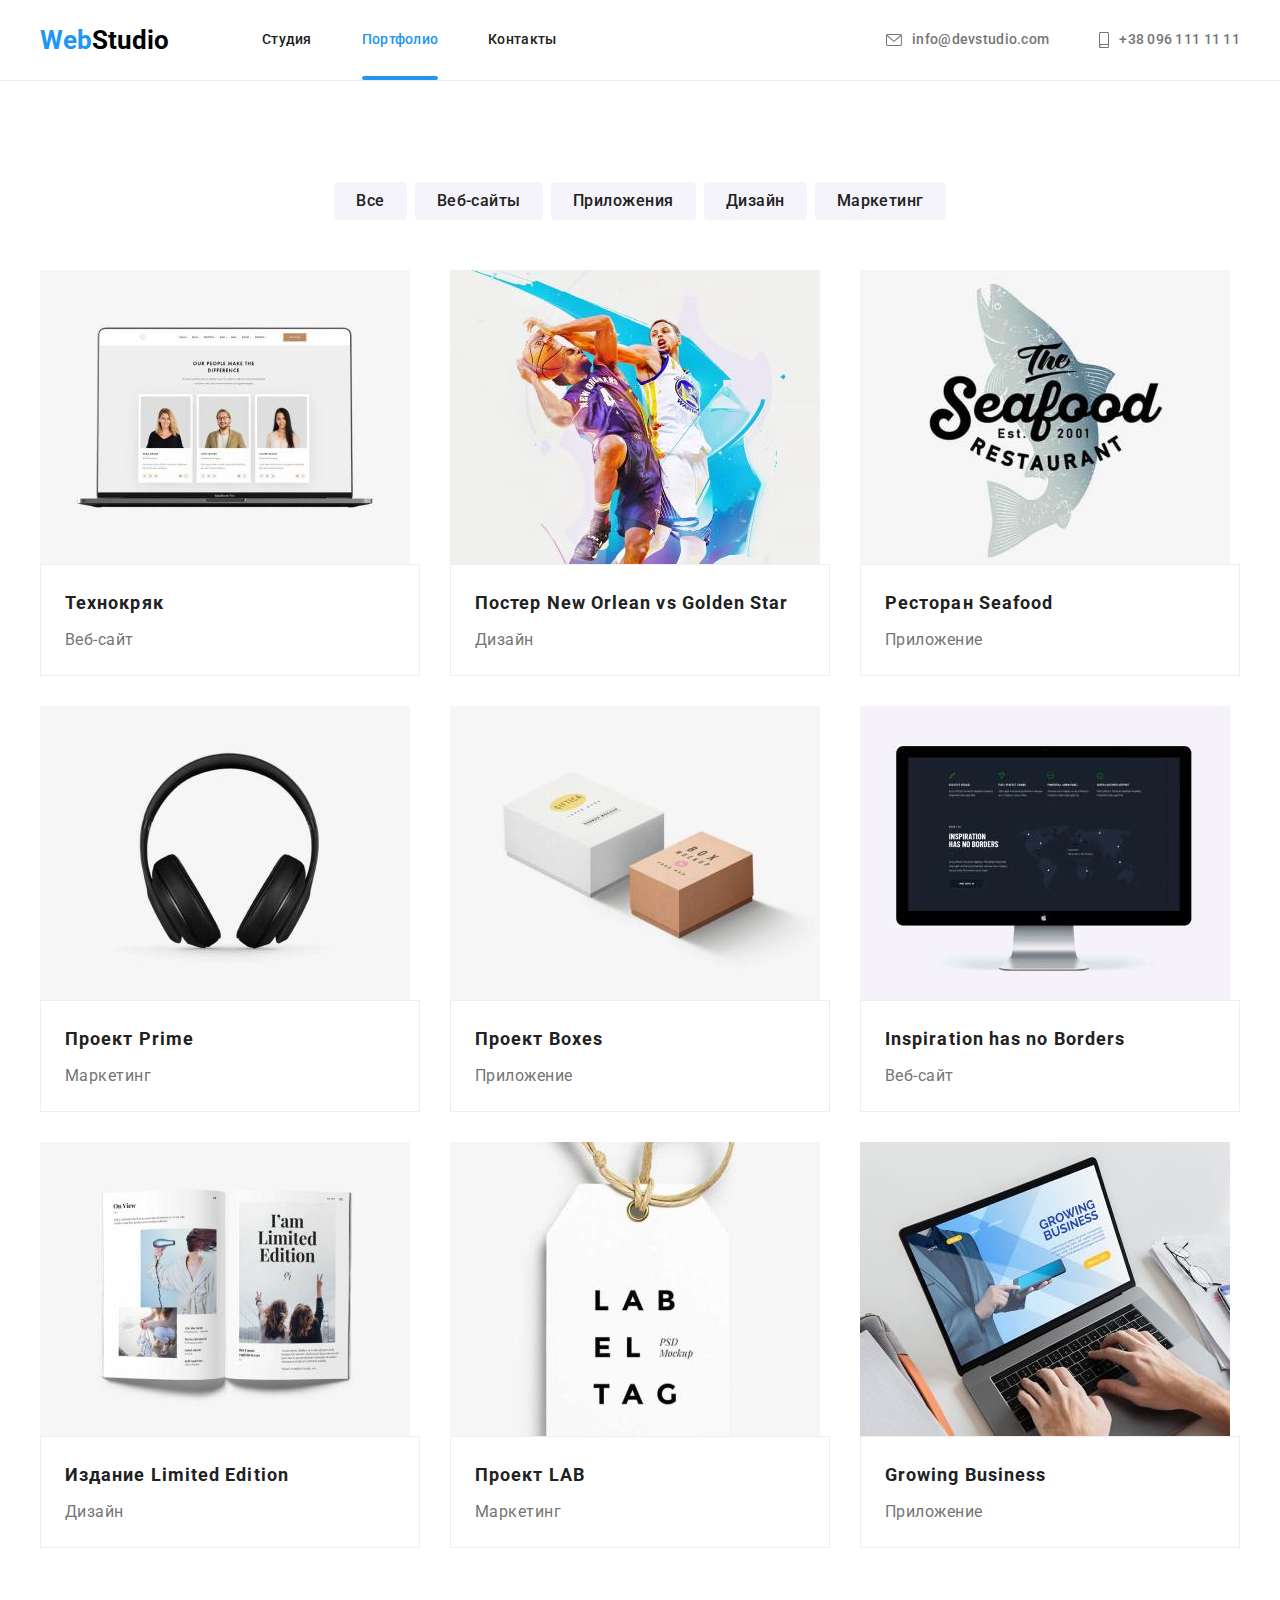
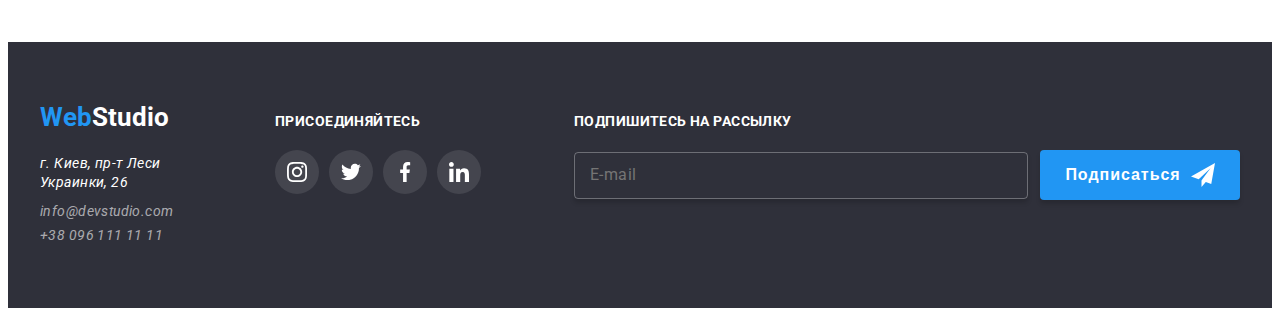
==== portfolio.html @ e60ec3ff "Скелет ДЗ-7" ====
<!DOCTYPE html>
<html lang="ru">

<head>
    <meta charset="UTF-8">
    <meta http-equiv="X-UA-Compatible" content="IE=edge">
    <meta name="viewport" content="width=device-width, initial-scale=1.0">
    <title>Портфолио</title>
    <!-- Подключение шрифтов Google Fonts -->
    <link rel="preconnect" href="https://fonts.googleapis.com">
    <link rel="preconnect" href="https://fonts.gstatic.com" crossorigin>
    <link href="https://fonts.googleapis.com/css2?family=Raleway:wght@700&family=Roboto:wght@400;500;700;900&display=swap"
        rel="stylesheet">
    <!-- Подключение Нормализации (https://cdnjs.com/libraries/modern-normalize) -->
    <link rel="stylesheet" href="https://cdnjs.cloudflare.com/ajax/libs/modern-normalize/1.1.0/modern-normalize.min.css"
        integrity="sha512-wpPYUAdjBVSE4KJnH1VR1HeZfpl1ub8YT/NKx4PuQ5NmX2tKuGu6U/JRp5y+Y8XG2tV+wKQpNHVUX03MfMFn9Q=="
        crossorigin="anonymous" referrerpolicy="no-referrer" />
    <!-- Подключение стилей css -->
    <link rel="stylesheet" href="./css/main.min.css" />
    </head>

<body class="body">
    <!------------------------ШАПКА (HEADER)--------------------------->
    <header class="header">
        <div class="conteiner header-flex">
            <!--Навигация-->
            <nav class="nav">
                <!--Логотип-->
                <a href="" class="logo">Web<span class="logo--black">Studio</span></a>
    
                <ul class="site-nav">
                    <li class="site-nav__item">
                        <a href="./index.html" class="site-nav__link">Студия</a>
                    </li>
    
                    <li class="site-nav__item">
                        <a href="./portfolio.html" class="site-nav__link site-nav__link--current">Портфолио</a>
                    </li>
    
                    <li class="site-nav__item">
                        <a href="" class="site-nav__link">Контакты</a>
                    </li>
                </ul>
    
            </nav>
    
            <!--Контакты-->
            <ul class="contacts-nav">
                <li class="contacts-nav__item">
                    <a href="mailto:info@devstudio.com" class="contacts-nav__link">
                        <svg class="contacts-nav__icon-mail">
                            <use href="./img/symbol-defs.svg#icon-mail"></use>
                        </svg>
                        info@devstudio.com
                    </a>
                </li>
    
                <li class="contacts-nav__item">
                    <a href="tel:+380961111111" class="contacts-nav__link">
                        <svg class="contacts-nav__icon-phone">
                            <use href="./img/symbol-defs.svg#icon-phone"></use>
                        </svg>
                        +38 096 111 11 11</a>
                </li>
            </ul>
    
        </div>
    </header>

    <main>
    <!-- -------------------------ФИЛЬТР----------------------------- -->
        <section class="section">
            <div class="conteiner">
                <h1 class="visually-hiden">Портфолио</h1>

                <ul class=" filter">
                    <li class="filter-item">
                        <button type="button" class="btn">Все</button>
                    </li>

                    <li class="filter-item">
                        <button type="button" class="btn">Веб-сайты</button>
                    </li>

                    <li class="filter-item">
                        <button type="button" class="btn">Приложения</button>
                    </li>

                    <li class="filter-item">
                        <button type="button" class="btn">Дизайн</button>
                    </li>

                    <li class="filter-item">
                        <button type="button" class="btn">Маркетинг</button>
                    </li>
                </ul>

                
    <!-- ------------------------ГАЛЕРЕЯ-------------------------- -->
                <ul class="gallery">
                    <li class="gallery-item">
                        <a href="" class="gallery-link">
                            <div>
                                <div class="gallery-thumb">
                                    <img src="./img/image_1.jpg" alt="Ноутбук" />
                                    <p class="gallery-text">
                                        Технокряк это современная площадка распространения коронавируса. Компании используют эту платформу для цифрового шпионажа и атак на защищённые сервера конкурентов.
                                    </p>
                                </div>

                                <div class="gallery-card">
                                    <h2 class="gallery-title">Технокряк</h2>
                                    <p>Веб-сайт</p>
                                </div>
                            </div>
                        </a> 
                    </li>

                    <li class="gallery-item">
                        <a href="" class="gallery-link">
                            <div>
                                <div class="gallery-thumb">
                                    <img src="./img/image_2.jpg" alt="Баскетбол" />
                                    <p class="gallery-text">
                                        Технокряк это современная площадка распространения коронавируса. Компании используют эту платформу для цифрового шпионажа и атак на защищённые сервера конкурентов.
                                    </p>
                                </div>

                                <div class="gallery-card">
                                    <h2 class="gallery-title">Постер New Orlean vs Golden Star</h2>
                                    <p>Дизайн</p>
                                </div>
                            </div>
                        </a>
                    </li>

                    <li class="gallery-item">
                        <a href="" class="gallery-link">
                            <div>
                                <div class="gallery-thumb">
                                    <img src="./img/image_3.jpg" alt="Рекламный постер" />
                                    <p class="gallery-text">
                                        Технокряк это современная площадка распространения коронавируса. Компании используют эту платформу для цифрового шпионажа и атак на защищённые сервера конкурентов.
                                    </p>
                                </div>

                                <div class="gallery-card">
                                    <h2 class="gallery-title">Ресторан Seafood</h2>
                                    <p>Приложение</p>
                                </div>
                            </div>
                        </a>
                    </li>

                    <li class="gallery-item">
                        <a href="" class="gallery-link">
                            <div>
                                <div class="gallery-thumb">
                                    <img src="./img/image_4.jpg" alt="Наушники" />
                                    <p class="gallery-text">
                                        Технокряк это современная площадка распространения коронавируса. Компании используют эту платформу для цифрового шпионажа и атак на защищённые сервера конкурентов.
                                    </p>
                                </div>

                                <div class="gallery-card">
                                    <h2 class="gallery-title">Проект Prime</h2>
                                    <p>Маркетинг</p>
                                </div>
                            </div>
                        </a> 
                    </li>

                    <li class="gallery-item">
                        <a href="" class="gallery-link">
                            <div>
                                <div class="gallery-thumb">
                                    <img src="./img/image_5.jpg" alt="Две коробки" />
                                    <p class="gallery-text">
                                        Технокряк это современная площадка распространения коронавируса. Компании используют эту платформу для цифрового шпионажа и атак на защищённые сервера конкурентов.
                                    </p>
                                </div>

                                <div class="gallery-card">
                                    <h2 class="gallery-title">Проект Boxes</h2>
                                    <p>Приложение</p>
                                </div>
                            </div>
                        </a>
                    </li>

                    <li class="gallery-item">
                        <a href="" class="gallery-link">
                            <div>
                                <div class="gallery-thumb">
                                    <img src="./img/image_6.jpg" alt="Монитор" />
                                    <p class="gallery-text">
                                        Технокряк это современная площадка распространения коронавируса. Компании используют эту платформу для цифрового шпионажа и атак на защищённые сервера конкурентов.
                                    </p>
                                </div>

                                <div class="gallery-card">
                                    <h2 class="gallery-title">Inspiration has no Borders</h2>
                                    <p>Веб-сайт</p>
                                </div>
                            </div>
                        </a> 
                    </li>

                    <li class="gallery-item">
                        <a href="" class="gallery-link">
                            <div>
                                <div class="gallery-thumb">
                                    <img src="./img/image_7.jpg" alt="Книга" />
                                    <p class="gallery-text">
                                        Технокряк это современная площадка распространения коронавируса. Компании используют эту платформу для цифрового шпионажа и атак на защищённые сервера конкурентов.
                                    </p>
                                </div>

                                <div class="gallery-card">
                                    <h2 class="gallery-title">Издание Limited Edition</h2>
                                    <p>Дизайн</p>
                                </div>
                            </div>
                        </a> 
                    </li>

                    <li class="gallery-item">
                        <a href="" class="gallery-link">
                            <div>
                                <div class="gallery-thumb">
                                    <img src="./img/image_8.jpg" alt="Бирка" />
                                    <p class="gallery-text">
                                        Технокряк это современная площадка распространения коронавируса. Компании используют эту платформу для цифрового шпионажа и атак на защищённые сервера конкурентов.
                                    </p>
                                </div>

                                <div class="gallery-card">
                                    <h2 class="gallery-title">Проект LAB</h2>
                                    <p>Маркетинг</p>
                                </div>
                            </div>
                        </a> 
                    </li>

                    <li class="gallery-item">
                        <a href="" class="gallery-link">
                            <div>
                                <div class="gallery-thumb">
                                    <img src="./img/image_9.jpg" alt="Работа с ноутбуком" />
                                    <p class="gallery-text">
                                        Технокряк это современная площадка распространения коронавируса. Компании используют эту платформу для цифрового шпионажа и атак на защищённые сервера конкурентов.
                                    </p>
                                </div>

                                <div class="gallery-card">
                                    <h2 class="gallery-title">Growing Business</h2>
                                    <p>Приложение</p>
                                </div>
                            </div>
                        </a> 
                    </li>
                </ul>

            </div>
        </section>
    </main>

    <!------------------------------ПОДВАЛ (FOOTER)--------------------------->
    <footer class="footer">
        <div class="conteiner footer--flex">
            <!--Логотип-->
            <div class="footer-address">
                <a href="" class="logo">Web<span class="logo--white">Studio</span></a>
                <address>
    
                    <ul class="address">
                        <li class="address__item">
                            <a href="" class="adress__link">г. Киев, пр-т Леси Украинки, 26</a>
                        </li>
    
                        <li class="adress__item">
                            <a href="mailto:info@devstudio.com" class="contacts__link">info@devstudio.com</a>
                        </li>
    
                        <li class="adress__item">
                            <a href="tel:+380961111111" class="contacts__link">+38 096 111 11 11</a>
                        </li>
                    </ul>
    
                </address>
            </div>
    
            <section class="footer-net">
                <b class="footer__title">ПРИСОЕДИНЯЙТЕСЬ</b>
    
                <ul class="social">
                    <li class="social__item">
                        <a href="" class="social__link footer--link">
                            <svg class="social__icon footer--icon">
                                <use href="./img/symbol-defs.svg#icon-instagram"></use>
                            </svg>
                        </a>
                    </li>
    
                    <li class="social__item">
                        <a href="" class="social__link footer--link">
                            <svg class="social__icon footer--icon">
                                <use href="./img/symbol-defs.svg#icon-twitter"></use>
                            </svg>
                        </a>
                    </li>
    
                    <li class="social__item">
                        <a href="" class="social__link footer--link">
                            <svg class="social__icon footer--icon">
                                <use href="./img/symbol-defs.svg#icon-facebook"></use>
                            </svg>
                        </a>
                    </li>
    
                    <li class="social__item">
                        <a href="" class="social__link footer--link">
                            <svg class="social__icon footer--icon">
                                <use href="./img/symbol-defs.svg#icon-linkedin"></use>
                            </svg>
                        </a>
                    </li>
                </ul>
            </section>
    
            <!------------------------- Форма Подписки -------------------------->
            <form class="subscribe">
                <b class="footer__title">ПОДПИШИТЕСЬ НА РАССЫЛКУ</b>
                <div class="subscribe-form">
                    <div class="subscribe-mail">
                        <label for="mail" class="subscribe-mail__label">E-mail</label>
                        <input type="email" name="e-mail" id="mail" class="subscribe-mail__input" />
                    </div>
    
                    <button type="submit" class="subscribe-btn">
                        Подписаться
                        <svg class="subscribe-btn__icon">
                            <use href="./img/symbol-defs-form.svg#icon-send"></use>
                        </svg>
                    </button>
                </div>
            </form>
        </div>
    </footer>

</body>
</html>
---- css/main.min.css ----
:root{--main-color: #757575;--secondary-color: #212121;--accent-color: #2196F3;--brand-white-color: #FFFFFF;--logo-black-color: #000000;--mail-footer-color: rgba(255, 255, 255, 0.6);--secondary-background: #F5F4FA;--footer-background: #2F303A;--icon-color: #AFB1B8;--header-border: #ECECEC;--gallery-border: #EEEEEE;--item-gap: 30px;--hero-max-width: 1600px;--hero-min-height: 600px;--shadow: 0px 2px 1px 0px rgba(0, 0, 0, 0.2), 0px 1px 1px 0px rgba(0, 0, 0, 0.14), 0px 1px 3px 0px rgba(0, 0, 0, 0.12);--shadow-hero-button: 0px 4px 4px 0px #00000026;--shadow-filter-button: 0px 2px 2px 0px rgba(0, 0, 0, 0.12), 0px 1px 2px 0px rgba(0, 0, 0, 0.08), 0px 3px 1px 0px rgba(0, 0, 0, 0.1);--shadow-modal: 0px 2px 1px 0px #00000033, 0px 1px 1px 0px #00000024, 0px 1px 3px 0px #0000001F;--shadow-gallery: 0px 2px 2px 0px rgba(0, 0, 0, 0.12), 0px 1px 2px 0px rgba(0, 0, 0, 0.08), 0px 3px 1px 0px rgba(0, 0, 0, 0.1)}.site-nav,.contacts-nav,.features,.work,.team,.social,.client,.filter,.gallery,.address{padding:0;margin:0;list-style:none}.logo,.site-nav__link,.contacts-nav__link,.social__link,.client__link,.gallery-link,.adress__link,.contacts__link{text-decoration:none}h1,h2,h3,p,ul{margin-top:0;margin-bottom:0}img{display:block;max-width:100%;height:auto}.body{padding-top:80px;background-color:var(--brand-white-color);color:var(--main-color);font-family:Roboto, sans-serif}.conteiner{margin-left:auto;margin-right:auto;padding-left:15px;padding-right:15px;width:1200px}.section__title{color:var(--secondary-color);font-weight:700;font-size:36px;line-height:1.17;letter-spacing:.03em;display:block;margin-bottom:50px;text-align:center}.section{padding-top:94px;padding-bottom:94px}.visually-hiden{position:absolute;width:1px;height:1px;margin:-1px;border:0;padding:0;clip:rect(0 0 0 0);overflow:hidden}.header{position:fixed;z-index:9;top:0;left:0;width:100%;min-height:80px;background-color:var(--brand-white-color);border-bottom:1px solid var(--header-border)}.header-flex{display:flex;align-items:center;justify-content:space-between}.logo{color:var(--accent-color);font-weight:700;font-size:26px;line-height:1.19;letter-spacing:.03}.logo--black{color:var(--logo-black-color)}.logo--white{color:var(--brand-white-color)}.nav{display:flex;align-items:center}.site-nav{display:flex;margin-left:93px}.site-nav__item{position:relative;left:0;top:0}.site-nav__item:not(:last-child){margin-right:50px}.site-nav__link{color:var(--secondary-color);font-weight:500;font-size:14px;line-height:1.14;letter-spacing:.02em;display:block;padding-top:32px;padding-bottom:32px;transition:color 250ms cubic-bezier(0.4, 0, 0.2, 1)}.site-nav__link:hover,.site-nav__link:focus{color:var(--accent-color)}.site-nav__link.site-nav__link--current{color:var(--accent-color)}.site-nav__link--current::after{position:absolute;left:0;bottom:0;display:inline-block;content:"";width:100%;height:4px;border-radius:2px;background-color:var(--accent-color)}.contacts-nav{display:flex;align-items:center}.contacts-nav__item:not(:last-child){margin-right:50px}.contacts-nav__link{color:var(--main-color);font-weight:500;font-size:14px;line-height:1.14;letter-spacing:.02em;display:inline-flex;padding-top:32px;padding-bottom:32px;transition:color 250ms cubic-bezier(0.4, 0, 0.2, 1)}.contacts-nav__link:hover,.contacts-nav__link:focus{color:var(--accent-color)}.contacts-nav__icon-mail{width:16px;height:12px;margin-right:10px;fill:var(--main-color);align-self:center;transition:fill 250ms cubic-bezier(0.4, 0, 0.2, 1)}.contacts-nav__link:hover .contacts-nav__icon-mail,.contacts-nav__link:focus .contacts-nav__icon-mail{fill:var(--accent-color)}.contacts-nav__icon-phone{width:10px;height:16px;margin-right:10px;fill:var(--main-color);align-self:center;transition:fill 250ms cubic-bezier(0.4, 0, 0.2, 1)}.contacts-nav__link:hover .contacts-nav__icon-phone,.contacts-nav__link:focus .contacts-nav__icon-phone{fill:var(--accent-color)}.hero{background-color:var(--footer-background);padding-top:200px;padding-bottom:200px;text-align:center;min-height:var(--hero-min-height);max-width:var(--hero-max-width);margin-left:auto;margin-right:auto;background-image:linear-gradient(to right, rgba(47,48,58,0.4), rgba(47,48,58,0.4)),url(../img/hero.jpg);background-repeat:no-repeat;background-position:center;background-size:cover}.hero__title{color:var(--brand-white-color);font-weight:900;font-size:44px;line-height:1.36;letter-spacing:.06em;text-transform:uppercase;margin-bottom:30px}.hero__button{background-color:var(--accent-color);font-family:inherit;color:var(--brand-white-color);font-weight:700;font-size:16px;line-height:1.88;letter-spacing:.02em;display:inline-block;align-items:center;cursor:pointer;text-align:center;letter-spacing:0.06em;border:transparent;border-top-left-radius:4px;border-top-right-radius:4px;border-bottom-left-radius:4px;border-bottom-right-radius:4px;padding:10px 32px;box-shadow:var(--shadow-hero-button);transition:background-color 250ms cubic-bezier(0.4, 0, 0.2, 1)}.hero__button:hover,.hero__button:focus{background-color:#188CE8}.section--no-padding-bottom{padding-bottom:0}.features{display:flex;align-items:center;margin-right:calc( -1 * var(--item-gap))}.features__item{color:var(--main-color);font-weight:400;font-size:14px;line-height:1.71;letter-spacing:.03em;flex-basis:calc(100% / 4 - var(--item-gap));margin-right:var(--item-gap)}.features__box{display:flex;align-items:center;height:120px;background-color:var(--secondary-background);margin-bottom:var(--item-gap);border-radius:4px;justify-content:center}.features__icon{width:70px;height:70px}.features__title{color:var(--secondary-color);font-weight:700;font-size:14px;line-height:1.14;letter-spacing:.03em;text-transform:uppercase;display:inline-block;margin-bottom:10px}.work{display:flex;align-items:center;justify-content:center;margin-right:calc( -1 * var(--item-gap))}.work__item{flex-basis:calc(100% / 3 - var(--item-gap));margin-right:var(--item-gap)}.work__thumb{display:block;position:relative;left:0;top:0}.work__text{display:block;position:absolute;left:0;bottom:0;color:var(--brand-white-color);font-weight:400;font-size:14px;line-height:1.14;letter-spacing:.03em;width:100%;padding-top:27px;padding-bottom:27px;margin-bottom:0;background-color:rgba(47,48,58,0.8);text-align:center}.section--bgc-grey{background-color:var(--secondary-background)}.team{display:flex;align-items:center;justify-content:center;margin-right:calc( -1 * var(--item-gap))}.team__item{text-align:center;color:var(--main-color);font-weight:400;font-size:16px;line-height:1.19;letter-spacing:.03em;background-color:var(--brand-white-color);flex-basis:calc(100% / 4 - var(--item-gap));margin-right:var(--item-gap);box-shadow:var(--shadow);border-radius:3px;overflow:hidden}.team__card{padding-top:30px;padding-bottom:30px}.team__title{color:var(--secondary-color);font-weight:500;font-size:16px;line-height:1.19;letter-spacing:.03em;text-align:center;display:inline-block;margin-bottom:10px}.team__text{display:block;margin-bottom:16px}.social{display:flex;align-items:center;justify-content:center}.social__item{margin-right:10px}.social__item:last-child{margin-right:0}.social__link{display:flex;align-items:center;height:44px;width:44px;background-color:transparent;border-radius:50%;justify-content:center;transition:background-color 250ms cubic-bezier(0.4, 0, 0.2, 1)}.social__link:hover,.social__link:focus{background-color:var(--accent-color)}.social__icon{width:20px;height:20px;fill:var(--icon-color);transition:fill 250ms cubic-bezier(0.4, 0, 0.2, 1)}.social__link:hover .social__icon,.social__link:focus .social__icon{fill:var(--brand-white-color)}.client{display:flex;align-items:center;margin-left:auto;margin-right:auto}.client__item{margin-right:var(--item-gap)}.client__item:last-child{margin-right:0}.client__link{display:flex;align-items:center;height:92px;width:170px;border:1px solid var(--icon-color);background-color:transparent;border-radius:4px;justify-content:center;transition:border-color 250ms cubic-bezier(0.4, 0, 0.2, 1)}.client__link:hover,.client__link:focus{border-color:var(--accent-color)}.client__icon{width:106px;height:60px;fill:var(--icon-color);transition:fill 250ms cubic-bezier(0.4, 0, 0.2, 1)}.client__box:hover .client__icon,.client__box:focus .client__icon{fill:var(--accent-color)}.filter{display:flex;align-items:center;margin-bottom:50px;justify-content:center}.filter-item{color:var(--main-color);font-weight:400;font-size:16px;line-height:1.88;letter-spacing:.03em}.filter-item:not(:last-child){margin-right:8px}.btn{background-color:var(--secondary-background);cursor:pointer;border:transparent;font-family:inherit;color:var(--secondary-color);font-weight:500;font-size:16px;line-height:1.63;letter-spacing:.03em;text-align:center;display:inline-block;padding:6px 22px;border-top-left-radius:4px;border-top-right-radius:4px;border-bottom-left-radius:4px;border-bottom-right-radius:4px;transition:color 250ms cubic-bezier(0.4, 0, 0.2, 1),background-color 250ms cubic-bezier(0.4, 0, 0.2, 1),box-shadow 250ms cubic-bezier(0.4, 0, 0.2, 1)}.btn:hover,.btn:focus{color:var(--brand-white-color);background-color:var(--accent-color);box-shadow:var(--shadow-filter-button)}.gallery{display:flex;flex-wrap:wrap;justify-content:center;margin-right:calc( -1 * var(--item-gap));margin-bottom:calc( -1 * var(--item-gap))}.gallery-item{background-color:var(--brand-white-color);flex-basis:calc(100% / 3 - var(--item-gap));margin-right:var(--item-gap);margin-bottom:var(--item-gap)}.gallery-link{display:block;transition:box-shadow 250ms cubic-bezier(0.4, 0, 0.2, 1)}.gallery-link:hover,.gallery-link:focus{box-shadow:var(--shadow-gallery);cursor:pointer}.gallery-thumb{position:relative;left:0;top:0;overflow:hidden}.gallery-text{position:absolute;left:0;top:100%;display:flex;align-items:center;color:var(--brand-white-color);font-weight:400;font-size:18px;line-height:1.56;letter-spacing:.03em;text-align:left;padding:24px;width:100%;height:100%;background-color:rgba(33,150,243,0.9);z-index:8;transition:transform 250ms cubic-bezier(0.4, 0, 0.2, 1)}.gallery-link:hover .gallery-text,.gallery-link:focus .gallery-text{transform:translateY(-100%)}.gallery-card{color:var(--main-color);font-weight:400;font-size:16px;line-height:1.88;letter-spacing:.03em;padding:20px 24px;border:1px solid var(--gallery-border)}.gallery-title{color:var(--secondary-color);font-weight:700;font-size:18px;line-height:2;letter-spacing:.06em;display:inline-block;margin-bottom:4px}.footer{background-color:var(--footer-background);padding-top:60px;padding-bottom:60px}.footer--flex{display:flex;align-items:baseline}.footer-address{margin-right:70px}.footer-net{margin-right:93px}.footer__title{color:var(--brand-white-color);font-weight:700;font-size:14px;line-height:1.14;letter-spacing:.03em;text-transform:uppercase;display:block;margin-bottom:20px}.footer--link{background-color:rgba(255,255,255,0.1);transition:background-color 250ms cubic-bezier(0.4, 0, 0.2, 1)}.footer--link:hover,.footer--link:focus{background-color:var(--accent-color)}.footer--icon{fill:var(--brand-white-color)}.address__item{margin-bottom:9px}.address__item:last-child{margin-bottom:0}.address__item:first-child{margin-top:20px}.adress__link{color:var(--brand-white-color);font-weight:400;font-size:14px;line-height:1.19;letter-spacing:.03em;transition:color 250ms cubic-bezier(0.4, 0, 0.2, 1)}.adress__link:hover,.adress__link:focus{color:var(--accent-color)}.contacts__link{color:var(--mail-footer-color);font-weight:400;font-size:14px;line-height:1.71;letter-spacing:.03em;transition:color 250ms cubic-bezier(0.4, 0, 0.2, 1)}.contacts__link:hover,.contacts__link:focus{color:var(--accent-color)}.subscribe{color:var(--main-color);font-weight:400;font-size:16px;line-height:1.25;letter-spacing:.03em;text-align:left}.subscribe-form{display:flex;align-items:center}.subscribe-mail{position:relative;display:flex;margin-right:12px}.subscribe-mail__label{position:absolute;left:16px;top:50%;transform:translate(0, -50%)}.subscribe-mail__input{padding:15px 16px 15px 78px;width:358px;border:1px solid rgba(255,255,255,0.3);border-radius:4px;box-shadow:0px 4px 4px 0px rgba(0,0,0,0.15);background-color:transparent;color:var(--brand-white-color)}.subscribe-btn{display:flex;align-items:center;justify-content:center;cursor:pointer;width:200px;height:50px;border:transparent;border-radius:4px;box-shadow:0px 4px 4px 0px rgba(0,0,0,0.15);background-color:var(--accent-color);color:var(--brand-white-color);font-weight:700;font-size:16px;line-height:1.88;letter-spacing:.06em;text-align:center}.subscribe-btn__icon{width:24px;height:24px;fill:var(--brand-white-color);margin-left:10px}.backdrop{position:fixed;left:0;top:0;z-index:19;width:100%;height:100%;background-color:rgba(0,0,0,0.2);display:flex;align-items:center;justify-content:center;transition:opacity 300ms cubic-bezier(0.4, 0, 0.2, 1),visibility 300ms cubic-bezier(0.4, 0, 0.2, 1)}.modal{position:relative;z-index:20;transform:scale(1);max-width:528px;min-height:581px;border-radius:4px;box-shadow:var(--shadow-modal);background-color:var(--brand-white-color);padding:40px;transition:transform 300ms cubic-bezier(0.4, 0, 0.2, 1)}.modal__button{position:absolute;right:8px;top:8px;z-index:2;display:flex;align-items:center;height:30px;width:30px;background-color:transparent;border-radius:50%;border-color:rgba(0,0,0,0.1);border-width:1px;border-style:solid;justify-content:center;cursor:pointer}.modal__icon-btn{width:18px;height:18px;fill:var(--logo-black-color);transition:fill 250ms cubic-bezier(0.4, 0, 0.2, 1)}.modal__button:hover .modal__icon-btn,.modal__button:focus .modal__icon-btn{fill:var(--accent-color)}.modal-form{color:var(--main-color);font-weight:400;font-size:12px;line-height:1.17;letter-spacing:.01em;text-align:left}.modal-form__title{display:block;margin-bottom:12px;color:var(--secondary-color);font-weight:700;font-size:20px;line-height:1.15;letter-spacing:.03em;text-align:center}.modal-form__field{position:relative;display:flex;flex-direction:column;margin-bottom:10px}.modal-form__label{margin-bottom:4px}.modal-form__input{padding:12px 16px 12px 35px;max-width:100%;border:1px solid rgba(33,33,33,0.2);border-radius:4px;transition:border-color 250ms cubic-bezier(0.4, 0, 0.2, 1)}.modal-form__fild-coments .modal-form__input{resize:none}.modal-form__input::placeholder{color:rgba(117,117,117,0.5)}.modal-form__input:hover,.modal-form__input:focus{border-color:var(--accent-color)}.modal-form__icon{position:absolute;pointer-events:none;width:18px;height:18px;left:12px;bottom:11px;fill:var(--logo-black-color);transition:fill 250ms cubic-bezier(0.4, 0, 0.2, 1)}.modal-form__input:hover+.modal-form__icon,.modal-form__input:focus+.modal-form__icon{fill:var(--accent-color)}.modal-form__fild-coments{margin-bottom:20px}.modal-form__coments{padding:12px}.modal-form__checkbox-field{display:flex;align-items:center;margin-bottom:30px}.modal-form__checkbox-label{display:flex;align-items:center}.modal-form__checkbox-input{position:absolute;-webkit-appearance:none;-moz-appearance:none;appearance:none}.modal-form__checkbox-icon{width:16px;height:15px;border:2px solid var(--logo-black-color);border-radius:2px;fill:transparent;background-color:transparent;margin-right:8px;cursor:pointer;transition:background-color 250ms cubic-bezier(0.4, 0, 0.2, 1),border-color 250ms cubic-bezier(0.4, 0, 0.2, 1),fill 250ms cubic-bezier(0.4, 0, 0.2, 1)}.modal-form__checkbox-input:checked+.modal-form__checkbox-label>.modal-form__checkbox-icon{border-color:var(--accent-color);background-color:var(--accent-color);fill:var(--brand-white-color)}.modal-form__link{color:var(--accent-color);margin-left:3px}.modal-form__btn{display:block;align-items:center;text-align:center;margin-left:auto;margin-right:auto;width:200px;height:50px;border:transparent;border-radius:4px;box-shadow:0px 4px 4px 0px rgba(0,0,0,0.15);background-color:var(--accent-color);cursor:pointer;color:var(--brand-white-color);font-weight:700;font-size:16px;line-height:1.88;letter-spacing:.06em;transition:background-color 250ms cubic-bezier(0.4, 0, 0.2, 1)}.modal-form__btn:hover,.modal-form__btn:focus{background-color:#188CE8}.backdrop.is-hidden{opacity:0;pointer-events:none;visibility:hidden}.backdrop.is-hidden .modal{transform:scale(0.5)}
/*# sourceMappingURL=main.min.css.map */
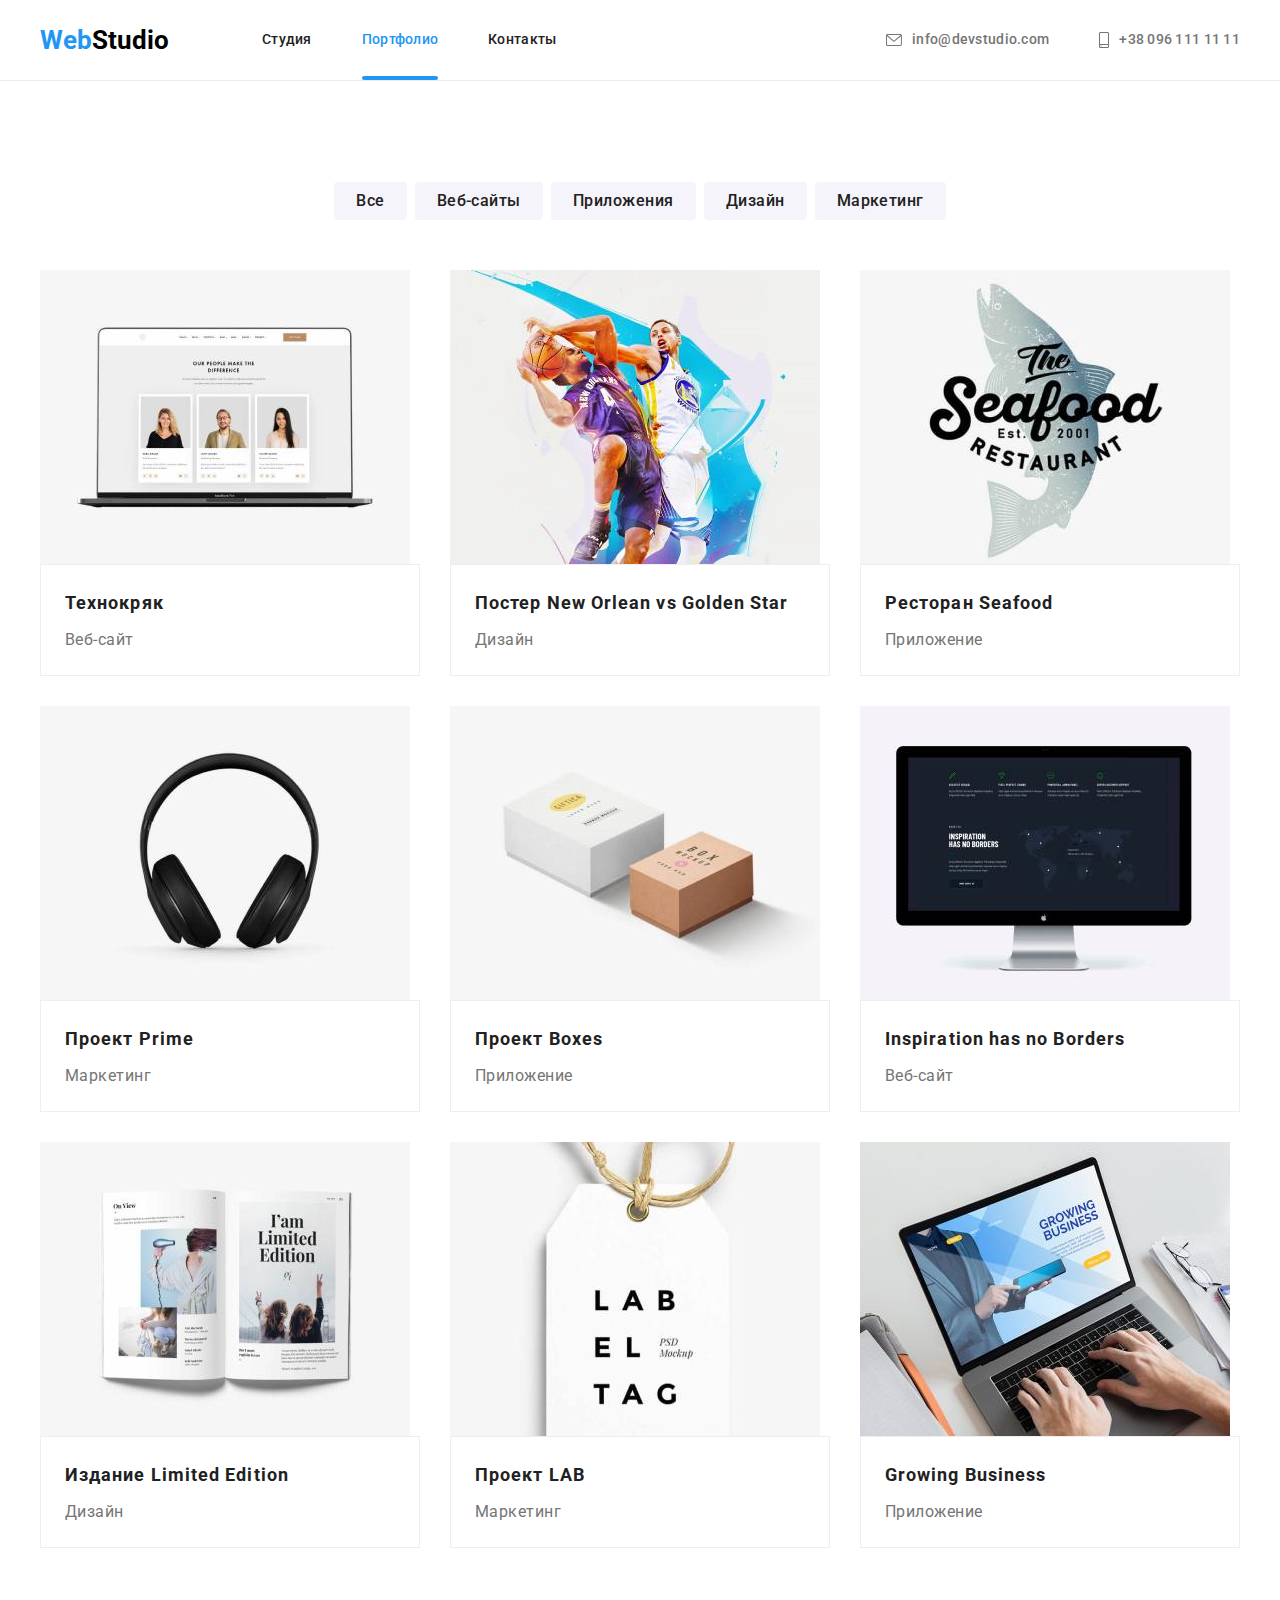
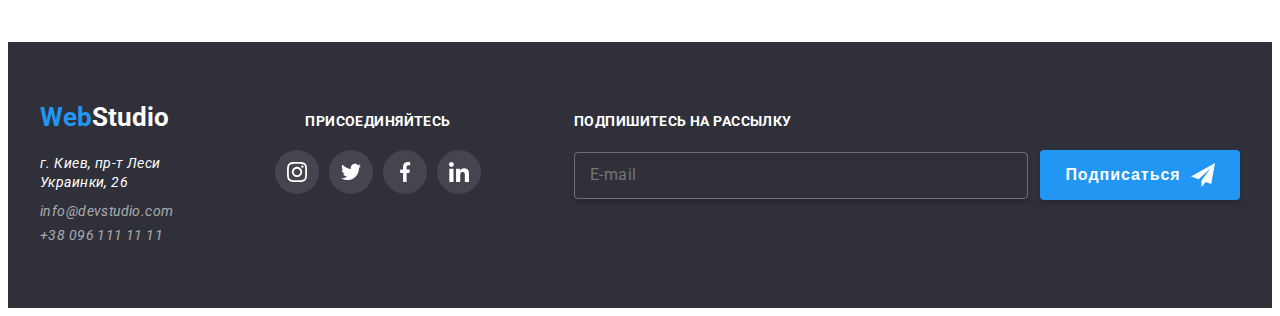
==== commit 1479e407: "Mobile+Tablet+Desktop" ====
--- a/portfolio.html
+++ b/portfolio.html
@@ -22,25 +22,68 @@
 <body class="body">
     <!------------------------ШАПКА (HEADER)--------------------------->
     <header class="header">
-        <div class="conteiner header-flex">
+        <div class="conteiner header-box">
             <!--Навигация-->
             <nav class="nav">
                 <!--Логотип-->
                 <a href="" class="logo">Web<span class="logo--black">Studio</span></a>
     
-                <ul class="site-nav">
-                    <li class="site-nav__item">
-                        <a href="./index.html" class="site-nav__link">Студия</a>
-                    </li>
-    
-                    <li class="site-nav__item">
-                        <a href="./portfolio.html" class="site-nav__link site-nav__link--current">Портфолио</a>
-                    </li>
-    
-                    <li class="site-nav__item">
-                        <a href="" class="site-nav__link">Контакты</a>
-                    </li>
-                </ul>
+                <button type="button" class="nav-button js-open-menu" aria-expanded="false" aria-controls="mobile-menu">
+                    <svg class="nav-button__icon">
+                        <use href="./img/symbol-defs-1.svg#icon-menu_40px"></use>
+                    </svg>
+                </button>
+    
+                <div class="menu-container js-menu-container" id="mobile-menu">
+    
+                    <button type="button" class="nav-button js-close-menu">
+                        <svg class="site-nav__icon">
+                            <use href="./img/symbol-defs-1.svg#icon-close_40px"></use>
+                        </svg>
+                    </button>
+    
+                    <ul class="site-nav">
+                        <li class="site-nav__item">
+                            <a href="./index.html" class="site-nav__link">Студия</a>
+                        </li>
+    
+                        <li class="site-nav__item">
+                            <a href="./portfolio.html" class="site-nav__link site-nav__link--current">Портфолио</a>
+                        </li>
+    
+                        <li class="site-nav__item">
+                            <a href="" class="site-nav__link">Контакты</a>
+                        </li>
+                    </ul>
+    
+                    <ul class="site-contacts">
+                        <li class="site-contacts__item">
+                            <a href="tel:+380961111111" class="site-contacts__link">+380961111111</a>
+                        </li>
+    
+                        <li class="site-nav__contacts">
+                            <a href="mailto:info@devstudio.com" class="site-contacts__mail">info@devstudio.com</a>
+                        </li>
+                    </ul>
+    
+                    <ul class="site-social">
+                        <li class="site-social__item">
+                            <a href="" class="site-social__link">Instagram</a>
+                        </li>
+    
+                        <li class="site-social__item">
+                            <a href="" class="site-social__link">Twitter</a>
+                        </li>
+    
+                        <li class="site-social__item">
+                            <a href="" class="site-social__link">Facebook</a>
+                        </li>
+    
+                        <li class="site-social__item">
+                            <a href="" class="site-social__link">Linkedin</a>
+                        </li>
+                    </ul>
+                </div>
     
             </nav>
     
@@ -63,17 +106,16 @@
                         +38 096 111 11 11</a>
                 </li>
             </ul>
-    
         </div>
     </header>
 
     <main>
     <!-- -------------------------ФИЛЬТР----------------------------- -->
-        <section class="section">
+        <h1 class="visually-hiden">Портфолио</h1>
+        <section class="filter">
             <div class="conteiner">
-                <h1 class="visually-hiden">Портфолио</h1>
-
-                <ul class=" filter">
+
+                <ul class="filter__list">
                     <li class="filter-item">
                         <button type="button" class="btn">Все</button>
                     </li>
@@ -94,10 +136,12 @@
                         <button type="button" class="btn">Маркетинг</button>
                     </li>
                 </ul>
-
+        </section>
                 
     <!-- ------------------------ГАЛЕРЕЯ-------------------------- -->
-                <ul class="gallery">
+        <section class="galery">
+            <div class="conteiner">
+                <ul class="gallery__list">
                     <li class="gallery-item">
                         <a href="" class="gallery-link">
                             <div>
@@ -268,65 +312,66 @@
     <!------------------------------ПОДВАЛ (FOOTER)--------------------------->
     <footer class="footer">
         <div class="conteiner footer--flex">
-            <!--Логотип-->
-            <div class="footer-address">
-                <a href="" class="logo">Web<span class="logo--white">Studio</span></a>
-                <address>
-    
-                    <ul class="address">
-                        <li class="address__item">
-                            <a href="" class="adress__link">г. Киев, пр-т Леси Украинки, 26</a>
-                        </li>
-    
-                        <li class="adress__item">
-                            <a href="mailto:info@devstudio.com" class="contacts__link">info@devstudio.com</a>
-                        </li>
-    
-                        <li class="adress__item">
-                            <a href="tel:+380961111111" class="contacts__link">+38 096 111 11 11</a>
+            <div class="footer__tablet">
+                <section class="footer-address">
+                    <a href="" class="logo">Web<span class="logo--white">Studio</span></a>
+                    <address>
+    
+                        <ul class="address">
+                            <li class="address__item">
+                                <a href="" class="adress__link">г. Киев, пр-т Леси Украинки, 26</a>
+                            </li>
+    
+                            <li class="adress__item">
+                                <a href="mailto:info@devstudio.com" class="contacts__link">info@devstudio.com</a>
+                            </li>
+    
+                            <li class="adress__item">
+                                <a href="tel:+380961111111" class="contacts__link">+38 096 111 11 11</a>
+                            </li>
+                        </ul>
+                    </address>
+                </section>
+    
+                <section class="footer-net">
+                    <b class="footer__title">ПРИСОЕДИНЯЙТЕСЬ</b>
+    
+                    <ul class="social">
+                        <li class="social__item">
+                            <a href="" class="social__link footer--link">
+                                <svg class="social__icon footer--icon">
+                                    <use href="./img/symbol-defs.svg#icon-instagram"></use>
+                                </svg>
+                            </a>
+                        </li>
+    
+                        <li class="social__item">
+                            <a href="" class="social__link footer--link">
+                                <svg class="social__icon footer--icon">
+                                    <use href="./img/symbol-defs.svg#icon-twitter"></use>
+                                </svg>
+                            </a>
+                        </li>
+    
+                        <li class="social__item">
+                            <a href="" class="social__link footer--link">
+                                <svg class="social__icon footer--icon">
+                                    <use href="./img/symbol-defs.svg#icon-facebook"></use>
+                                </svg>
+                            </a>
+                        </li>
+    
+                        <li class="social__item">
+                            <a href="" class="social__link footer--link">
+                                <svg class="social__icon footer--icon">
+                                    <use href="./img/symbol-defs.svg#icon-linkedin"></use>
+                                </svg>
+                            </a>
                         </li>
                     </ul>
-    
-                </address>
+                </section>
             </div>
     
-            <section class="footer-net">
-                <b class="footer__title">ПРИСОЕДИНЯЙТЕСЬ</b>
-    
-                <ul class="social">
-                    <li class="social__item">
-                        <a href="" class="social__link footer--link">
-                            <svg class="social__icon footer--icon">
-                                <use href="./img/symbol-defs.svg#icon-instagram"></use>
-                            </svg>
-                        </a>
-                    </li>
-    
-                    <li class="social__item">
-                        <a href="" class="social__link footer--link">
-                            <svg class="social__icon footer--icon">
-                                <use href="./img/symbol-defs.svg#icon-twitter"></use>
-                            </svg>
-                        </a>
-                    </li>
-    
-                    <li class="social__item">
-                        <a href="" class="social__link footer--link">
-                            <svg class="social__icon footer--icon">
-                                <use href="./img/symbol-defs.svg#icon-facebook"></use>
-                            </svg>
-                        </a>
-                    </li>
-    
-                    <li class="social__item">
-                        <a href="" class="social__link footer--link">
-                            <svg class="social__icon footer--icon">
-                                <use href="./img/symbol-defs.svg#icon-linkedin"></use>
-                            </svg>
-                        </a>
-                    </li>
-                </ul>
-            </section>
     
             <!------------------------- Форма Подписки -------------------------->
             <form class="subscribe">
@@ -348,5 +393,7 @@
         </div>
     </footer>
 
+    <script src="./js/mobile-menu.js"></script>
+
 </body>
 </html>--- a/css/main.min.css
+++ b/css/main.min.css
@@ -1,2 +1,2 @@
-:root{--main-color: #757575;--secondary-color: #212121;--accent-color: #2196F3;--brand-white-color: #FFFFFF;--logo-black-color: #000000;--mail-footer-color: rgba(255, 255, 255, 0.6);--secondary-background: #F5F4FA;--footer-background: #2F303A;--icon-color: #AFB1B8;--header-border: #ECECEC;--gallery-border: #EEEEEE;--item-gap: 30px;--hero-max-width: 1600px;--hero-min-height: 600px;--shadow: 0px 2px 1px 0px rgba(0, 0, 0, 0.2), 0px 1px 1px 0px rgba(0, 0, 0, 0.14), 0px 1px 3px 0px rgba(0, 0, 0, 0.12);--shadow-hero-button: 0px 4px 4px 0px #00000026;--shadow-filter-button: 0px 2px 2px 0px rgba(0, 0, 0, 0.12), 0px 1px 2px 0px rgba(0, 0, 0, 0.08), 0px 3px 1px 0px rgba(0, 0, 0, 0.1);--shadow-modal: 0px 2px 1px 0px #00000033, 0px 1px 1px 0px #00000024, 0px 1px 3px 0px #0000001F;--shadow-gallery: 0px 2px 2px 0px rgba(0, 0, 0, 0.12), 0px 1px 2px 0px rgba(0, 0, 0, 0.08), 0px 3px 1px 0px rgba(0, 0, 0, 0.1)}.site-nav,.contacts-nav,.features,.work,.team,.social,.client,.filter,.gallery,.address{padding:0;margin:0;list-style:none}.logo,.site-nav__link,.contacts-nav__link,.social__link,.client__link,.gallery-link,.adress__link,.contacts__link{text-decoration:none}h1,h2,h3,p,ul{margin-top:0;margin-bottom:0}img{display:block;max-width:100%;height:auto}.body{padding-top:80px;background-color:var(--brand-white-color);color:var(--main-color);font-family:Roboto, sans-serif}.conteiner{margin-left:auto;margin-right:auto;padding-left:15px;padding-right:15px;width:1200px}.section__title{color:var(--secondary-color);font-weight:700;font-size:36px;line-height:1.17;letter-spacing:.03em;display:block;margin-bottom:50px;text-align:center}.section{padding-top:94px;padding-bottom:94px}.visually-hiden{position:absolute;width:1px;height:1px;margin:-1px;border:0;padding:0;clip:rect(0 0 0 0);overflow:hidden}.header{position:fixed;z-index:9;top:0;left:0;width:100%;min-height:80px;background-color:var(--brand-white-color);border-bottom:1px solid var(--header-border)}.header-flex{display:flex;align-items:center;justify-content:space-between}.logo{color:var(--accent-color);font-weight:700;font-size:26px;line-height:1.19;letter-spacing:.03}.logo--black{color:var(--logo-black-color)}.logo--white{color:var(--brand-white-color)}.nav{display:flex;align-items:center}.site-nav{display:flex;margin-left:93px}.site-nav__item{position:relative;left:0;top:0}.site-nav__item:not(:last-child){margin-right:50px}.site-nav__link{color:var(--secondary-color);font-weight:500;font-size:14px;line-height:1.14;letter-spacing:.02em;display:block;padding-top:32px;padding-bottom:32px;transition:color 250ms cubic-bezier(0.4, 0, 0.2, 1)}.site-nav__link:hover,.site-nav__link:focus{color:var(--accent-color)}.site-nav__link.site-nav__link--current{color:var(--accent-color)}.site-nav__link--current::after{position:absolute;left:0;bottom:0;display:inline-block;content:"";width:100%;height:4px;border-radius:2px;background-color:var(--accent-color)}.contacts-nav{display:flex;align-items:center}.contacts-nav__item:not(:last-child){margin-right:50px}.contacts-nav__link{color:var(--main-color);font-weight:500;font-size:14px;line-height:1.14;letter-spacing:.02em;display:inline-flex;padding-top:32px;padding-bottom:32px;transition:color 250ms cubic-bezier(0.4, 0, 0.2, 1)}.contacts-nav__link:hover,.contacts-nav__link:focus{color:var(--accent-color)}.contacts-nav__icon-mail{width:16px;height:12px;margin-right:10px;fill:var(--main-color);align-self:center;transition:fill 250ms cubic-bezier(0.4, 0, 0.2, 1)}.contacts-nav__link:hover .contacts-nav__icon-mail,.contacts-nav__link:focus .contacts-nav__icon-mail{fill:var(--accent-color)}.contacts-nav__icon-phone{width:10px;height:16px;margin-right:10px;fill:var(--main-color);align-self:center;transition:fill 250ms cubic-bezier(0.4, 0, 0.2, 1)}.contacts-nav__link:hover .contacts-nav__icon-phone,.contacts-nav__link:focus .contacts-nav__icon-phone{fill:var(--accent-color)}.hero{background-color:var(--footer-background);padding-top:200px;padding-bottom:200px;text-align:center;min-height:var(--hero-min-height);max-width:var(--hero-max-width);margin-left:auto;margin-right:auto;background-image:linear-gradient(to right, rgba(47,48,58,0.4), rgba(47,48,58,0.4)),url(../img/hero.jpg);background-repeat:no-repeat;background-position:center;background-size:cover}.hero__title{color:var(--brand-white-color);font-weight:900;font-size:44px;line-height:1.36;letter-spacing:.06em;text-transform:uppercase;margin-bottom:30px}.hero__button{background-color:var(--accent-color);font-family:inherit;color:var(--brand-white-color);font-weight:700;font-size:16px;line-height:1.88;letter-spacing:.02em;display:inline-block;align-items:center;cursor:pointer;text-align:center;letter-spacing:0.06em;border:transparent;border-top-left-radius:4px;border-top-right-radius:4px;border-bottom-left-radius:4px;border-bottom-right-radius:4px;padding:10px 32px;box-shadow:var(--shadow-hero-button);transition:background-color 250ms cubic-bezier(0.4, 0, 0.2, 1)}.hero__button:hover,.hero__button:focus{background-color:#188CE8}.section--no-padding-bottom{padding-bottom:0}.features{display:flex;align-items:center;margin-right:calc( -1 * var(--item-gap))}.features__item{color:var(--main-color);font-weight:400;font-size:14px;line-height:1.71;letter-spacing:.03em;flex-basis:calc(100% / 4 - var(--item-gap));margin-right:var(--item-gap)}.features__box{display:flex;align-items:center;height:120px;background-color:var(--secondary-background);margin-bottom:var(--item-gap);border-radius:4px;justify-content:center}.features__icon{width:70px;height:70px}.features__title{color:var(--secondary-color);font-weight:700;font-size:14px;line-height:1.14;letter-spacing:.03em;text-transform:uppercase;display:inline-block;margin-bottom:10px}.work{display:flex;align-items:center;justify-content:center;margin-right:calc( -1 * var(--item-gap))}.work__item{flex-basis:calc(100% / 3 - var(--item-gap));margin-right:var(--item-gap)}.work__thumb{display:block;position:relative;left:0;top:0}.work__text{display:block;position:absolute;left:0;bottom:0;color:var(--brand-white-color);font-weight:400;font-size:14px;line-height:1.14;letter-spacing:.03em;width:100%;padding-top:27px;padding-bottom:27px;margin-bottom:0;background-color:rgba(47,48,58,0.8);text-align:center}.section--bgc-grey{background-color:var(--secondary-background)}.team{display:flex;align-items:center;justify-content:center;margin-right:calc( -1 * var(--item-gap))}.team__item{text-align:center;color:var(--main-color);font-weight:400;font-size:16px;line-height:1.19;letter-spacing:.03em;background-color:var(--brand-white-color);flex-basis:calc(100% / 4 - var(--item-gap));margin-right:var(--item-gap);box-shadow:var(--shadow);border-radius:3px;overflow:hidden}.team__card{padding-top:30px;padding-bottom:30px}.team__title{color:var(--secondary-color);font-weight:500;font-size:16px;line-height:1.19;letter-spacing:.03em;text-align:center;display:inline-block;margin-bottom:10px}.team__text{display:block;margin-bottom:16px}.social{display:flex;align-items:center;justify-content:center}.social__item{margin-right:10px}.social__item:last-child{margin-right:0}.social__link{display:flex;align-items:center;height:44px;width:44px;background-color:transparent;border-radius:50%;justify-content:center;transition:background-color 250ms cubic-bezier(0.4, 0, 0.2, 1)}.social__link:hover,.social__link:focus{background-color:var(--accent-color)}.social__icon{width:20px;height:20px;fill:var(--icon-color);transition:fill 250ms cubic-bezier(0.4, 0, 0.2, 1)}.social__link:hover .social__icon,.social__link:focus .social__icon{fill:var(--brand-white-color)}.client{display:flex;align-items:center;margin-left:auto;margin-right:auto}.client__item{margin-right:var(--item-gap)}.client__item:last-child{margin-right:0}.client__link{display:flex;align-items:center;height:92px;width:170px;border:1px solid var(--icon-color);background-color:transparent;border-radius:4px;justify-content:center;transition:border-color 250ms cubic-bezier(0.4, 0, 0.2, 1)}.client__link:hover,.client__link:focus{border-color:var(--accent-color)}.client__icon{width:106px;height:60px;fill:var(--icon-color);transition:fill 250ms cubic-bezier(0.4, 0, 0.2, 1)}.client__box:hover .client__icon,.client__box:focus .client__icon{fill:var(--accent-color)}.filter{display:flex;align-items:center;margin-bottom:50px;justify-content:center}.filter-item{color:var(--main-color);font-weight:400;font-size:16px;line-height:1.88;letter-spacing:.03em}.filter-item:not(:last-child){margin-right:8px}.btn{background-color:var(--secondary-background);cursor:pointer;border:transparent;font-family:inherit;color:var(--secondary-color);font-weight:500;font-size:16px;line-height:1.63;letter-spacing:.03em;text-align:center;display:inline-block;padding:6px 22px;border-top-left-radius:4px;border-top-right-radius:4px;border-bottom-left-radius:4px;border-bottom-right-radius:4px;transition:color 250ms cubic-bezier(0.4, 0, 0.2, 1),background-color 250ms cubic-bezier(0.4, 0, 0.2, 1),box-shadow 250ms cubic-bezier(0.4, 0, 0.2, 1)}.btn:hover,.btn:focus{color:var(--brand-white-color);background-color:var(--accent-color);box-shadow:var(--shadow-filter-button)}.gallery{display:flex;flex-wrap:wrap;justify-content:center;margin-right:calc( -1 * var(--item-gap));margin-bottom:calc( -1 * var(--item-gap))}.gallery-item{background-color:var(--brand-white-color);flex-basis:calc(100% / 3 - var(--item-gap));margin-right:var(--item-gap);margin-bottom:var(--item-gap)}.gallery-link{display:block;transition:box-shadow 250ms cubic-bezier(0.4, 0, 0.2, 1)}.gallery-link:hover,.gallery-link:focus{box-shadow:var(--shadow-gallery);cursor:pointer}.gallery-thumb{position:relative;left:0;top:0;overflow:hidden}.gallery-text{position:absolute;left:0;top:100%;display:flex;align-items:center;color:var(--brand-white-color);font-weight:400;font-size:18px;line-height:1.56;letter-spacing:.03em;text-align:left;padding:24px;width:100%;height:100%;background-color:rgba(33,150,243,0.9);z-index:8;transition:transform 250ms cubic-bezier(0.4, 0, 0.2, 1)}.gallery-link:hover .gallery-text,.gallery-link:focus .gallery-text{transform:translateY(-100%)}.gallery-card{color:var(--main-color);font-weight:400;font-size:16px;line-height:1.88;letter-spacing:.03em;padding:20px 24px;border:1px solid var(--gallery-border)}.gallery-title{color:var(--secondary-color);font-weight:700;font-size:18px;line-height:2;letter-spacing:.06em;display:inline-block;margin-bottom:4px}.footer{background-color:var(--footer-background);padding-top:60px;padding-bottom:60px}.footer--flex{display:flex;align-items:baseline}.footer-address{margin-right:70px}.footer-net{margin-right:93px}.footer__title{color:var(--brand-white-color);font-weight:700;font-size:14px;line-height:1.14;letter-spacing:.03em;text-transform:uppercase;display:block;margin-bottom:20px}.footer--link{background-color:rgba(255,255,255,0.1);transition:background-color 250ms cubic-bezier(0.4, 0, 0.2, 1)}.footer--link:hover,.footer--link:focus{background-color:var(--accent-color)}.footer--icon{fill:var(--brand-white-color)}.address__item{margin-bottom:9px}.address__item:last-child{margin-bottom:0}.address__item:first-child{margin-top:20px}.adress__link{color:var(--brand-white-color);font-weight:400;font-size:14px;line-height:1.19;letter-spacing:.03em;transition:color 250ms cubic-bezier(0.4, 0, 0.2, 1)}.adress__link:hover,.adress__link:focus{color:var(--accent-color)}.contacts__link{color:var(--mail-footer-color);font-weight:400;font-size:14px;line-height:1.71;letter-spacing:.03em;transition:color 250ms cubic-bezier(0.4, 0, 0.2, 1)}.contacts__link:hover,.contacts__link:focus{color:var(--accent-color)}.subscribe{color:var(--main-color);font-weight:400;font-size:16px;line-height:1.25;letter-spacing:.03em;text-align:left}.subscribe-form{display:flex;align-items:center}.subscribe-mail{position:relative;display:flex;margin-right:12px}.subscribe-mail__label{position:absolute;left:16px;top:50%;transform:translate(0, -50%)}.subscribe-mail__input{padding:15px 16px 15px 78px;width:358px;border:1px solid rgba(255,255,255,0.3);border-radius:4px;box-shadow:0px 4px 4px 0px rgba(0,0,0,0.15);background-color:transparent;color:var(--brand-white-color)}.subscribe-btn{display:flex;align-items:center;justify-content:center;cursor:pointer;width:200px;height:50px;border:transparent;border-radius:4px;box-shadow:0px 4px 4px 0px rgba(0,0,0,0.15);background-color:var(--accent-color);color:var(--brand-white-color);font-weight:700;font-size:16px;line-height:1.88;letter-spacing:.06em;text-align:center}.subscribe-btn__icon{width:24px;height:24px;fill:var(--brand-white-color);margin-left:10px}.backdrop{position:fixed;left:0;top:0;z-index:19;width:100%;height:100%;background-color:rgba(0,0,0,0.2);display:flex;align-items:center;justify-content:center;transition:opacity 300ms cubic-bezier(0.4, 0, 0.2, 1),visibility 300ms cubic-bezier(0.4, 0, 0.2, 1)}.modal{position:relative;z-index:20;transform:scale(1);max-width:528px;min-height:581px;border-radius:4px;box-shadow:var(--shadow-modal);background-color:var(--brand-white-color);padding:40px;transition:transform 300ms cubic-bezier(0.4, 0, 0.2, 1)}.modal__button{position:absolute;right:8px;top:8px;z-index:2;display:flex;align-items:center;height:30px;width:30px;background-color:transparent;border-radius:50%;border-color:rgba(0,0,0,0.1);border-width:1px;border-style:solid;justify-content:center;cursor:pointer}.modal__icon-btn{width:18px;height:18px;fill:var(--logo-black-color);transition:fill 250ms cubic-bezier(0.4, 0, 0.2, 1)}.modal__button:hover .modal__icon-btn,.modal__button:focus .modal__icon-btn{fill:var(--accent-color)}.modal-form{color:var(--main-color);font-weight:400;font-size:12px;line-height:1.17;letter-spacing:.01em;text-align:left}.modal-form__title{display:block;margin-bottom:12px;color:var(--secondary-color);font-weight:700;font-size:20px;line-height:1.15;letter-spacing:.03em;text-align:center}.modal-form__field{position:relative;display:flex;flex-direction:column;margin-bottom:10px}.modal-form__label{margin-bottom:4px}.modal-form__input{padding:12px 16px 12px 35px;max-width:100%;border:1px solid rgba(33,33,33,0.2);border-radius:4px;transition:border-color 250ms cubic-bezier(0.4, 0, 0.2, 1)}.modal-form__fild-coments .modal-form__input{resize:none}.modal-form__input::placeholder{color:rgba(117,117,117,0.5)}.modal-form__input:hover,.modal-form__input:focus{border-color:var(--accent-color)}.modal-form__icon{position:absolute;pointer-events:none;width:18px;height:18px;left:12px;bottom:11px;fill:var(--logo-black-color);transition:fill 250ms cubic-bezier(0.4, 0, 0.2, 1)}.modal-form__input:hover+.modal-form__icon,.modal-form__input:focus+.modal-form__icon{fill:var(--accent-color)}.modal-form__fild-coments{margin-bottom:20px}.modal-form__coments{padding:12px}.modal-form__checkbox-field{display:flex;align-items:center;margin-bottom:30px}.modal-form__checkbox-label{display:flex;align-items:center}.modal-form__checkbox-input{position:absolute;-webkit-appearance:none;-moz-appearance:none;appearance:none}.modal-form__checkbox-icon{width:16px;height:15px;border:2px solid var(--logo-black-color);border-radius:2px;fill:transparent;background-color:transparent;margin-right:8px;cursor:pointer;transition:background-color 250ms cubic-bezier(0.4, 0, 0.2, 1),border-color 250ms cubic-bezier(0.4, 0, 0.2, 1),fill 250ms cubic-bezier(0.4, 0, 0.2, 1)}.modal-form__checkbox-input:checked+.modal-form__checkbox-label>.modal-form__checkbox-icon{border-color:var(--accent-color);background-color:var(--accent-color);fill:var(--brand-white-color)}.modal-form__link{color:var(--accent-color);margin-left:3px}.modal-form__btn{display:block;align-items:center;text-align:center;margin-left:auto;margin-right:auto;width:200px;height:50px;border:transparent;border-radius:4px;box-shadow:0px 4px 4px 0px rgba(0,0,0,0.15);background-color:var(--accent-color);cursor:pointer;color:var(--brand-white-color);font-weight:700;font-size:16px;line-height:1.88;letter-spacing:.06em;transition:background-color 250ms cubic-bezier(0.4, 0, 0.2, 1)}.modal-form__btn:hover,.modal-form__btn:focus{background-color:#188CE8}.backdrop.is-hidden{opacity:0;pointer-events:none;visibility:hidden}.backdrop.is-hidden .modal{transform:scale(0.5)}
+:root{--main-color: #757575;--secondary-color: #212121;--accent-color: #2196F3;--brand-white-color: #FFFFFF;--logo-black-color: #000000;--mail-footer-color: rgba(255, 255, 255, 0.6);--secondary-background: #F5F4FA;--footer-background: #2F303A;--icon-color: #AFB1B8;--header-border: #ECECEC;--gallery-border: #EEEEEE;--item-gap: 30px;--hero-max-width: 1600px;--hero-min-height: 600px;--shadow: 0px 2px 1px 0px rgba(0, 0, 0, 0.2), 0px 1px 1px 0px rgba(0, 0, 0, 0.14), 0px 1px 3px 0px rgba(0, 0, 0, 0.12);--shadow-hero-button: 0px 4px 4px 0px #00000026;--shadow-filter-button: 0px 2px 2px 0px rgba(0, 0, 0, 0.12), 0px 1px 2px 0px rgba(0, 0, 0, 0.08), 0px 3px 1px 0px rgba(0, 0, 0, 0.1);--shadow-modal: 0px 2px 1px 0px #00000033, 0px 1px 1px 0px #00000024, 0px 1px 3px 0px #0000001F;--shadow-gallery: 0px 2px 2px 0px rgba(0, 0, 0, 0.12), 0px 1px 2px 0px rgba(0, 0, 0, 0.08), 0px 3px 1px 0px rgba(0, 0, 0, 0.1)}h1,h2,h3,p{margin-top:0;margin-bottom:0}img{display:block;max-width:100%;height:auto}ul{padding:0;margin:0;list-style:none}a{text-decoration:none}.body{background-color:var(--brand-white-color);color:var(--main-color);font-family:Roboto, sans-serif}@media screen and (min-width: 480px){.body{padding-top:60px}}@media screen and (min-width: 768px){.body{padding-top:80px}}.conteiner{margin-left:auto;margin-right:auto;padding-left:15px;padding-right:15px}@media screen and (min-width: 480px){.conteiner{width:480px}}@media screen and (min-width: 768px){.conteiner{width:768px}}@media screen and (min-width: 1200px){.conteiner{width:1200px}}@media screen and (max-width: 1199px){.section{padding-top:60px;padding-bottom:60px}}@media screen and (min-width: 1200px){.section{padding-top:94px;padding-bottom:94px}}.section__title{display:block;text-align:center}@media screen and (min-width: 480px){.section__title{color:var(--secondary-color);font-weight:700;font-size:28px;line-height:1.17;letter-spacing:.03em;margin-bottom:30px}}@media screen and (min-width: 1200px){.section__title{color:var(--secondary-color);font-weight:700;font-size:36px;line-height:1.17;letter-spacing:.03em;margin-bottom:50px}}.visually-hiden{position:absolute;width:1px;height:1px;margin:-1px;border:0;padding:0;clip:rect(0 0 0 0);overflow:hidden}.header{position:fixed;z-index:9;top:0;left:0;width:100%;display:flex;align-items:center;background-color:var(--brand-white-color);border-bottom:1px solid var(--header-border)}@media screen and (min-width: 480px){.header{min-height:60px}}@media screen and (min-width: 768px){.header{min-height:80px}}.header-box{display:flex;align-items:center;justify-content:space-between}.logo{color:var(--accent-color);font-weight:700;font-size:26px;line-height:1.19;letter-spacing:.03}.logo--black{color:var(--logo-black-color)}.logo--white{color:var(--brand-white-color)}.nav{display:flex;align-items:center}@media screen and (max-width: 768px){.nav{justify-content:space-between;width:100%}}.nav-button{display:flex;align-items:center;justify-content:center;cursor:pointer;width:40px;height:40px;border:transparent;background-color:transparent}.menu-container .nav-button{align-self:flex-end}@media screen and (min-width: 768px){.nav-button{display:none}}.nav-button__icon{width:40px;height:40px;transition:fill 250ms cubic-bezier(0.4, 0, 0.2, 1)}.nav-button:hover .nav-button__icon,.nav-button:focus .nav-button__icon{fill:var(--accent-color)}@media screen and (max-width: 767px){.menu-container{position:absolute;left:0;top:0;z-index:10;display:flex;flex-direction:column;width:100vw;height:100vh;background-color:var(--brand-white-color);padding-left:40px;padding-right:15px;padding-top:10px;padding-bottom:10px;transform:translateX(-100%);transition:transform 350ms cubic-bezier(0.4, 0, 0.2, 1)}.menu-container.is-open{transform:translateX(0)}}.site-nav__icon{width:40px;height:40px;transition:fill 250ms cubic-bezier(0.4, 0, 0.2, 1)}.nav-button:hover .site-nav__icon,.nav-button:focus .site-nav__icon{fill:var(--accent-color)}@media screen and (max-width: 767px){.site-nav{margin-bottom:302px}}@media screen and (min-width: 768px){.site-nav{display:flex;margin-left:88px}}@media screen and (min-width: 1200px){.site-nav{margin-left:93px}}@media screen and (max-width: 767px){.site-nav__item:not(:last-child){margin-bottom:32px}}@media screen and (min-width: 768px){.site-nav__item{position:relative;left:0;top:0}.site-nav__item:not(:last-child){margin-right:50px}}.site-nav__link{transition:color 250ms cubic-bezier(0.4, 0, 0.2, 1)}@media screen and (max-width: 767px){.site-nav__link{color:var(--secondary-color);font-weight:500;font-size:40px;line-height:1.17;letter-spacing:.02em;transition:color 250ms cubic-bezier(0.4, 0, 0.2, 1)}}@media screen and (min-width: 768px){.site-nav__link{color:var(--secondary-color);font-weight:500;font-size:14px;line-height:1.14;letter-spacing:.02em;display:block;padding-top:32px;padding-bottom:32px}}.site-nav__link:hover,.site-nav__link:focus{color:var(--accent-color)}.site-nav__link.site-nav__link--current{color:var(--accent-color)}@media screen and (min-width: 768px){.site-nav__link--current::after{position:absolute;left:0;bottom:0;display:inline-block;content:"";width:100%;height:4px;border-radius:2px;background-color:var(--accent-color)}}@media screen and (max-width: 767px){.site-contacts{margin-bottom:64px}}@media screen and (min-width: 768px){.site-contacts{display:none}}.site-contacts__item:not(:last-child){margin-bottom:32px}.site-contacts__link{color:var(--secondary-color);font-weight:500;font-size:34px;line-height:1.17;letter-spacing:.02em;transition:color 250ms cubic-bezier(0.4, 0, 0.2, 1)}.site-contacts__link:hover,.site-contacts__link:focus{color:var(--accent-color)}.site-contacts__mail{color:var(--secondary-color);font-weight:500;font-size:24px;line-height:1.17;letter-spacing:.02em;transition:color 250ms cubic-bezier(0.4, 0, 0.2, 1)}.site-contacts__mail:hover,.site-contacts__mail:focus{color:var(--accent-color)}@media screen and (max-width: 767px){.site-social{display:flex;align-items:center}}@media screen and (min-width: 768px){.site-social{display:none}}.site-social__item:not(:last-child){padding-right:10px;border-right:1px solid rgba(33,33,33,0.2)}.site-social__item:not(:first-child){padding-left:10px}.site-social__link{color:var(--secondary-color);font-weight:500;font-size:18px;line-height:1.22;letter-spacing:.02em;transition:color 250ms cubic-bezier(0.4, 0, 0.2, 1)}.site-social__link:hover,.site-social__link:focus{color:var(--accent-color)}@media screen and (max-width: 767px){.contacts-nav{display:none}}@media screen and (min-width: 768px){.contacts-nav{display:block}}@media screen and (min-width: 1200px){.contacts-nav{display:inline-flex}}@media screen and (min-width: 1200px){.contacts-nav__item:not(:last-child){margin-right:50px}}.contacts-nav__link{display:inline-flex;transition:color 250ms cubic-bezier(0.4, 0, 0.2, 1)}@media screen and (max-width: 1199px){.contacts-nav__link{color:var(--main-color);font-weight:500;font-size:12px;line-height:1.17;letter-spacing:.02em;padding-top:5px;padding-bottom:5px}}@media screen and (min-width: 1200px){.contacts-nav__link{color:var(--main-color);font-weight:500;font-size:14px;line-height:1.14;letter-spacing:.02em;padding-top:32px;padding-bottom:32px}}.contacts-nav__link:hover,.contacts-nav__link:focus{color:var(--accent-color)}.contacts-nav__icon-mail{fill:var(--main-color);align-self:center;transition:fill 250ms cubic-bezier(0.4, 0, 0.2, 1)}@media screen and (max-width: 1199px){.contacts-nav__icon-mail{width:14px;height:10px;margin-right:8px}}@media screen and (min-width: 1200px){.contacts-nav__icon-mail{color:var(--main-color);font-weight:500;font-size:14px;line-height:1.14;letter-spacing:.02em;width:16px;height:12px;margin-right:10px}}.contacts-nav__link:hover .contacts-nav__icon-mail,.contacts-nav__link:focus .contacts-nav__icon-mail{fill:var(--accent-color)}.contacts-nav__icon-phone{fill:var(--main-color);align-self:center;transition:fill 250ms cubic-bezier(0.4, 0, 0.2, 1)}@media screen and (max-width: 1199px){.contacts-nav__icon-phone{width:10px;height:14px;margin-right:8px}}@media screen and (min-width: 1200px){.contacts-nav__icon-phone{color:var(--main-color);font-weight:500;font-size:14px;line-height:1.14;letter-spacing:.02em;width:10px;height:16px;margin-right:10px}}.contacts-nav__link:hover .contacts-nav__icon-phone,.contacts-nav__link:focus .contacts-nav__icon-phone{fill:var(--accent-color)}.hero{background-color:var(--footer-background);text-align:center;margin-left:auto;margin-right:auto;background-image:linear-gradient(to right, rgba(47,48,58,0.4), rgba(47,48,58,0.4)),url(../img/hero.jpg);background-repeat:no-repeat;background-position:center;background-size:cover}@media screen and (min-width: 480px){.hero{padding-top:118px;padding-bottom:118px;min-height:400px;max-width:1067px}}@media screen and (min-width: 768px){.hero{padding-top:118px;padding-bottom:118px;min-height:400px;max-width:1067px}}@media screen and (min-width: 1200px){.hero{padding-top:200px;padding-bottom:200px;min-height:var(--hero-min-height);max-width:var(--hero-max-width)}}.hero__title{text-transform:uppercase;margin-bottom:30px}@media screen and (min-width: 480px){.hero__title{color:var(--brand-white-color);font-weight:900;font-size:26px;line-height:1.62;letter-spacing:.06em}}@media screen and (min-width: 1200px){.hero__title{color:var(--brand-white-color);font-weight:900;font-size:44px;line-height:1.36;letter-spacing:.06em}}.hero__button{background-color:var(--accent-color);font-family:inherit;color:var(--brand-white-color);font-weight:700;font-size:16px;line-height:1.88;letter-spacing:.02em;display:inline-block;align-items:center;cursor:pointer;text-align:center;letter-spacing:0.06em;border:transparent;border-top-left-radius:4px;border-top-right-radius:4px;border-bottom-left-radius:4px;border-bottom-right-radius:4px;padding:10px 32px;box-shadow:var(--shadow-hero-button);transition:background-color 250ms cubic-bezier(0.4, 0, 0.2, 1)}.hero__button:hover,.hero__button:focus{background-color:#188CE8}@media screen and (max-width: 1199px){.features{padding-top:60px;padding-bottom:60px}}@media screen and (min-width: 1200px){.features{padding-top:94px;padding-bottom:0}}@media screen and (min-width: 480px){.features__list{display:block}}@media screen and (min-width: 768px){.features__list{display:flex;align-items:center;flex-wrap:wrap;justify-content:center;margin-right:calc( -1 * var(--item-gap));margin-bottom:calc( -1 * var(--item-gap))}}.features__item{color:var(--main-color);font-weight:400;font-size:14px;line-height:1.71;letter-spacing:.03em}@media screen and (max-width: 767px){.features__item:not(:last-child){margin-bottom:var(--item-gap)}}@media screen and (min-width: 768px){.features__item{flex-basis:calc(100% / 2 - var(--item-gap));margin-right:var(--item-gap);margin-bottom:var(--item-gap)}}@media screen and (min-width: 1200px){.features__item{flex-basis:calc(100% / 4 - var(--item-gap))}}.features__box{display:flex;align-items:center;height:120px;background-color:var(--secondary-background);margin-bottom:var(--item-gap);border-radius:4px;justify-content:center}.features__icon{width:70px;height:70px}.features__title{color:var(--secondary-color);font-weight:700;font-size:14px;line-height:1.14;letter-spacing:.03em;text-transform:uppercase;display:inline-block;margin-bottom:10px}@media screen and (max-width: 767px){.features__title{display:block;text-align:center}}@media screen and (max-width: 1199px){.work{display:none}}@media screen and (min-width: 1200px){.work{padding-top:94px;padding-bottom:94px}}.work__list{display:flex;align-items:center;justify-content:center;margin-right:calc( -1 * var(--item-gap))}.work__item{flex-basis:calc(100% / 3 - var(--item-gap));margin-right:var(--item-gap)}.work__thumb{display:block;position:relative;left:0;top:0}.work__text{display:block;position:absolute;left:0;bottom:0;color:var(--brand-white-color);font-weight:400;font-size:14px;line-height:1.14;letter-spacing:.03em;width:100%;padding-top:27px;padding-bottom:27px;margin-bottom:0;background-color:rgba(47,48,58,0.8);text-align:center}.team{background-color:var(--secondary-background)}@media screen and (max-width: 1199px){.team{padding-top:60px;padding-bottom:60px}}@media screen and (min-width: 1200px){.team{padding-top:94px;padding-bottom:94px}}@media screen and (max-width: 767px){.team__list{display:flex;flex-direction:column;align-items:center}}@media screen and (min-width: 768px){.team__list{display:flex;align-items:center;flex-wrap:wrap;justify-content:center;margin-right:calc( -1 * var(--item-gap));margin-bottom:calc( -1 * var(--item-gap))}}.team__item{max-width:450px;text-align:center;color:var(--main-color);font-weight:400;font-size:16px;line-height:1.19;letter-spacing:.03em;background-color:var(--brand-white-color);box-shadow:var(--shadow);border-radius:3px;overflow:hidden}@media screen and (max-width: 767px){.team__item:not(:last-child){margin-bottom:var(--item-gap)}}@media screen and (min-width: 768px){.team__item{flex-basis:calc(100% / 2 - var(--item-gap));margin-right:var(--item-gap);margin-bottom:var(--item-gap)}}@media screen and (min-width: 1200px){.team__item{flex-basis:calc(100% / 4 - var(--item-gap))}}.team__card{padding-top:30px;padding-bottom:30px}.team__title{color:var(--secondary-color);font-weight:500;font-size:16px;line-height:1.19;letter-spacing:.03em;text-align:center;display:inline-block;margin-bottom:10px}.team__text{display:block;margin-bottom:16px}.social{display:flex;align-items:center;justify-content:center}.social__item{margin-right:10px}.social__item:last-child{margin-right:0}.social__link{display:flex;align-items:center;height:44px;width:44px;background-color:transparent;border-radius:50%;justify-content:center;transition:background-color 250ms cubic-bezier(0.4, 0, 0.2, 1)}.social__link:hover,.social__link:focus{background-color:var(--accent-color)}.social__icon{width:20px;height:20px;fill:var(--icon-color);transition:fill 250ms cubic-bezier(0.4, 0, 0.2, 1)}.social__link:hover .social__icon,.social__link:focus .social__icon{fill:var(--brand-white-color)}@media screen and (max-width: 1199px){.client{padding-top:60px;padding-bottom:60px}}@media screen and (min-width: 1200px){.client{padding-top:94px;padding-bottom:94px}}.client__list{display:flex;align-items:center;flex-wrap:wrap;justify-content:center;margin-right:calc( -1 * var(--item-gap));margin-bottom:calc( -1 * var(--item-gap))}.client__item{text-align:center}@media screen and (max-width: 767px){.client__item{margin-right:var(--item-gap);margin-bottom:var(--item-gap)}}@media screen and (min-width: 768px){.client__item{margin-right:var(--item-gap);margin-bottom:var(--item-gap)}}.client__link{display:flex;align-items:center;height:92px;width:170px;border:1px solid var(--icon-color);background-color:transparent;border-radius:4px;justify-content:center;transition:border-color 250ms cubic-bezier(0.4, 0, 0.2, 1)}.client__link:hover,.client__link:focus{border-color:var(--accent-color)}.client__icon{width:106px;height:60px;fill:var(--icon-color);transition:fill 250ms cubic-bezier(0.4, 0, 0.2, 1)}.client__box:hover .client__icon,.client__box:focus .client__icon{fill:var(--accent-color)}@media screen and (max-width: 767px){.filter{padding-top:60px;padding-bottom:40px}}@media screen and (min-width: 768px){.filter{padding-top:60px;padding-bottom:30px}}@media screen and (min-width: 1200px){.filter{padding-top:94px;padding-bottom:50px}}.filter__list{display:flex;align-items:center;flex-wrap:wrap;margin-right:-8px;margin-bottom:-15px}@media screen and (min-width: 768px){.filter__list{justify-content:center}}.filter-item{color:var(--main-color);font-weight:400;font-size:16px;line-height:1.88;letter-spacing:.03em;margin-right:8px;margin-bottom:15px}.btn{background-color:var(--secondary-background);cursor:pointer;border:transparent;font-family:inherit;color:var(--secondary-color);font-weight:500;font-size:16px;line-height:1.63;letter-spacing:.03em;text-align:center;display:inline-block;padding:6px 22px;border-top-left-radius:4px;border-top-right-radius:4px;border-bottom-left-radius:4px;border-bottom-right-radius:4px;transition:color 250ms cubic-bezier(0.4, 0, 0.2, 1),background-color 250ms cubic-bezier(0.4, 0, 0.2, 1),box-shadow 250ms cubic-bezier(0.4, 0, 0.2, 1)}.btn:hover,.btn:focus{color:var(--brand-white-color);background-color:var(--accent-color);box-shadow:var(--shadow-filter-button)}@media screen and (max-width: 1199px){.galery{padding-top:0;padding-bottom:60px}}@media screen and (min-width: 1200px){.galery{padding-top:0;padding-bottom:94px}}@media screen and (max-width: 767px){.gallery__list{display:flex;flex-direction:column;align-items:center}}@media screen and (min-width: 768px){.gallery__list{display:flex;flex-wrap:wrap;margin-right:calc( -1 * var(--item-gap));margin-bottom:calc( -1 * var(--item-gap))}}.gallery-item{background-color:var(--brand-white-color);max-width:450px}@media screen and (max-width: 767px){.gallery-item:not(:last-child){margin-bottom:var(--item-gap)}}@media screen and (min-width: 768px){.gallery-item{flex-basis:calc(100% / 2 - var(--item-gap));margin-right:var(--item-gap);margin-bottom:var(--item-gap)}}@media screen and (min-width: 1200px){.gallery-item{flex-basis:calc(100% / 3 - var(--item-gap))}}.gallery-link{display:block;transition:box-shadow 250ms cubic-bezier(0.4, 0, 0.2, 1)}.gallery-link:hover,.gallery-link:focus{box-shadow:var(--shadow-gallery);cursor:pointer}.gallery-thumb{position:relative;left:0;top:0;overflow:hidden}.gallery-text{position:absolute;left:0;top:100%;display:flex;align-items:center;color:var(--brand-white-color);font-weight:400;font-size:18px;line-height:1.56;letter-spacing:.03em;text-align:left;padding:24px;width:100%;height:100%;background-color:rgba(33,150,243,0.9);z-index:8;transition:transform 250ms cubic-bezier(0.4, 0, 0.2, 1)}.gallery-link:hover .gallery-text,.gallery-link:focus .gallery-text{transform:translateY(-100%)}.gallery-card{color:var(--main-color);font-weight:400;font-size:16px;line-height:1.88;letter-spacing:.03em;padding:20px 24px;border:1px solid var(--gallery-border)}.gallery-title{color:var(--secondary-color);font-weight:700;font-size:18px;line-height:2;letter-spacing:.06em;display:inline-block;margin-bottom:4px}.footer{background-color:var(--footer-background);padding-top:60px;padding-bottom:60px}@media screen and (min-width: 480px){.footer--flex{display:block;text-align:center}}@media screen and (min-width: 1200px){.footer--flex{display:flex;align-items:baseline}}@media screen and (min-width: 768px){.footer__tablet{display:flex;align-items:baseline;justify-content:center}}@media screen and (max-width: 1199px){.footer-address{margin-bottom:60px}}@media screen and (min-width: 768px) and (max-width: 1199px){.footer-address{text-align:center;margin-right:165px}}@media screen and (min-width: 1200px){.footer-address{text-align:left;margin-right:70px}}@media screen and (max-width: 767px){.footer-net{margin-bottom:60px}}@media screen and (min-width: 768px) and (max-width: 1199px){.footer-net{text-align:center}}@media screen and (min-width: 1200px){.footer-net{margin-right:93px}}.footer__title{color:var(--brand-white-color);font-weight:700;font-size:14px;line-height:1.14;letter-spacing:.03em;text-transform:uppercase;display:block;margin-bottom:20px}.footer--link{background-color:rgba(255,255,255,0.1);transition:background-color 250ms cubic-bezier(0.4, 0, 0.2, 1)}.footer--link:hover,.footer--link:focus{background-color:var(--accent-color)}.footer--icon{fill:var(--brand-white-color)}.address__item{margin-bottom:9px}.address__item:last-child{margin-bottom:0}.address__item:first-child{margin-top:20px}.adress__link{color:var(--brand-white-color);font-weight:400;font-size:14px;line-height:1.19;letter-spacing:.03em;transition:color 250ms cubic-bezier(0.4, 0, 0.2, 1)}.adress__link:hover,.adress__link:focus{color:var(--accent-color)}.contacts__link{color:var(--mail-footer-color);font-weight:400;font-size:14px;line-height:1.71;letter-spacing:.03em;transition:color 250ms cubic-bezier(0.4, 0, 0.2, 1)}.contacts__link:hover,.contacts__link:focus{color:var(--accent-color)}.subscribe{color:var(--main-color);font-weight:400;font-size:16px;line-height:1.25;letter-spacing:.03em}@media screen and (min-width: 480px){.subscribe{text-align:center}}@media screen and (min-width: 1200px){.subscribe{text-align:left}}.subscribe-form{display:flex;align-items:center}@media screen and (max-width: 1199px){.subscribe-form{flex-direction:column}}.subscribe-mail{position:relative;display:flex}@media screen and (max-width: 1199px){.subscribe-mail{margin-bottom:20px}}@media screen and (min-width: 1200px){.subscribe-mail{margin-right:12px}}.subscribe-mail__label{position:absolute;left:16px;top:50%;transform:translate(0, -50%)}.subscribe-mail__input{padding:15px 16px 15px 78px;width:358px;border:1px solid rgba(255,255,255,0.3);border-radius:4px;box-shadow:0px 4px 4px 0px rgba(0,0,0,0.15);background-color:transparent;color:var(--brand-white-color)}.subscribe-btn{display:flex;align-items:center;justify-content:center;cursor:pointer;width:200px;height:50px;border:transparent;border-radius:4px;box-shadow:0px 4px 4px 0px rgba(0,0,0,0.15);background-color:var(--accent-color);color:var(--brand-white-color);font-weight:700;font-size:16px;line-height:1.88;letter-spacing:.06em;text-align:center;transition:background-color 250ms cubic-bezier(0.4, 0, 0.2, 1)}.subscribe-btn:hover,.subscribe-btn:focus{background-color:#188CE8}.subscribe-btn__icon{width:24px;height:24px;fill:var(--brand-white-color);margin-left:10px}.backdrop{position:fixed;left:0;top:0;z-index:19;width:100%;height:100%;background-color:rgba(0,0,0,0.2);display:flex;align-items:center;justify-content:center;transition:opacity 300ms cubic-bezier(0.4, 0, 0.2, 1),visibility 300ms cubic-bezier(0.4, 0, 0.2, 1)}.modal{position:relative;z-index:20;transform:scale(1);border-radius:4px;box-shadow:var(--shadow-modal);background-color:var(--brand-white-color);padding:40px;transition:transform 300ms cubic-bezier(0.4, 0, 0.2, 1)}@media screen and (min-width: 480px){.modal{max-width:450px;min-height:609px}}@media screen and (min-width: 1200px){.modal{max-width:528px;min-height:581px}}.modal__button{position:absolute;right:8px;top:8px;z-index:2;display:flex;align-items:center;height:30px;width:30px;background-color:transparent;border-radius:50%;border-color:rgba(0,0,0,0.1);border-width:1px;border-style:solid;justify-content:center;cursor:pointer}.modal__icon-btn{width:18px;height:18px;fill:var(--logo-black-color);transition:fill 250ms cubic-bezier(0.4, 0, 0.2, 1)}.modal__button:hover .modal__icon-btn,.modal__button:focus .modal__icon-btn{fill:var(--accent-color)}.modal-form{color:var(--main-color);font-weight:400;font-size:12px;line-height:1.17;letter-spacing:.01em;text-align:left}.modal-form__title{display:block;margin-bottom:12px;color:var(--secondary-color);font-weight:700;font-size:20px;line-height:1.15;letter-spacing:.03em;text-align:center}.modal-form__field{position:relative;display:flex;flex-direction:column;margin-bottom:10px}.modal-form__label{margin-bottom:4px}.modal-form__input{padding:12px 16px 12px 35px;max-width:100%;border:1px solid rgba(33,33,33,0.2);border-radius:4px;transition:border-color 250ms cubic-bezier(0.4, 0, 0.2, 1)}.modal-form__fild-coments .modal-form__input{resize:none}.modal-form__input::placeholder{color:rgba(117,117,117,0.5)}.modal-form__input:hover,.modal-form__input:focus{border-color:var(--accent-color)}.modal-form__icon{position:absolute;pointer-events:none;width:18px;height:18px;left:12px;bottom:11px;fill:var(--logo-black-color);transition:fill 250ms cubic-bezier(0.4, 0, 0.2, 1)}.modal-form__input:hover+.modal-form__icon,.modal-form__input:focus+.modal-form__icon{fill:var(--accent-color)}.modal-form__fild-coments{margin-bottom:20px}.modal-form__coments{padding:12px}.modal-form__checkbox-field{display:flex;align-items:center;margin-bottom:30px}.modal-form__checkbox-label{display:flex;align-items:center}@media screen and (max-width: 1199px){.modal-form__checkbox-label{color:var(--main-color);font-weight:400;font-size:12px;line-height:1.17;letter-spacing:.01em}}@media screen and (min-width: 1200px){.modal-form__checkbox-label{color:var(--main-color);font-weight:400;font-size:14px;line-height:1.71;letter-spacing:.03em}}.modal-form__checkbox-input{position:absolute;-webkit-appearance:none;-moz-appearance:none;appearance:none}.modal-form__checkbox-icon{width:16px;height:15px;border:2px solid var(--logo-black-color);border-radius:2px;fill:transparent;background-color:transparent;margin-right:8px;cursor:pointer;transition:background-color 250ms cubic-bezier(0.4, 0, 0.2, 1),border-color 250ms cubic-bezier(0.4, 0, 0.2, 1),fill 250ms cubic-bezier(0.4, 0, 0.2, 1)}.modal-form__checkbox-input:checked+.modal-form__checkbox-label>.modal-form__checkbox-icon{border-color:var(--accent-color);background-color:var(--accent-color);fill:var(--brand-white-color)}.modal-form__link{color:var(--accent-color);margin-left:3px}.modal-form__btn{display:block;align-items:center;text-align:center;margin-left:auto;margin-right:auto;width:200px;height:50px;border:transparent;border-radius:4px;box-shadow:0px 4px 4px 0px rgba(0,0,0,0.15);background-color:var(--accent-color);cursor:pointer;color:var(--brand-white-color);font-weight:700;font-size:16px;line-height:1.88;letter-spacing:.06em;transition:background-color 250ms cubic-bezier(0.4, 0, 0.2, 1)}.modal-form__btn:hover,.modal-form__btn:focus{background-color:#188CE8}.backdrop.is-hidden{opacity:0;pointer-events:none;visibility:hidden}.backdrop.is-hidden .modal{transform:scale(0.5)}
 /*# sourceMappingURL=main.min.css.map */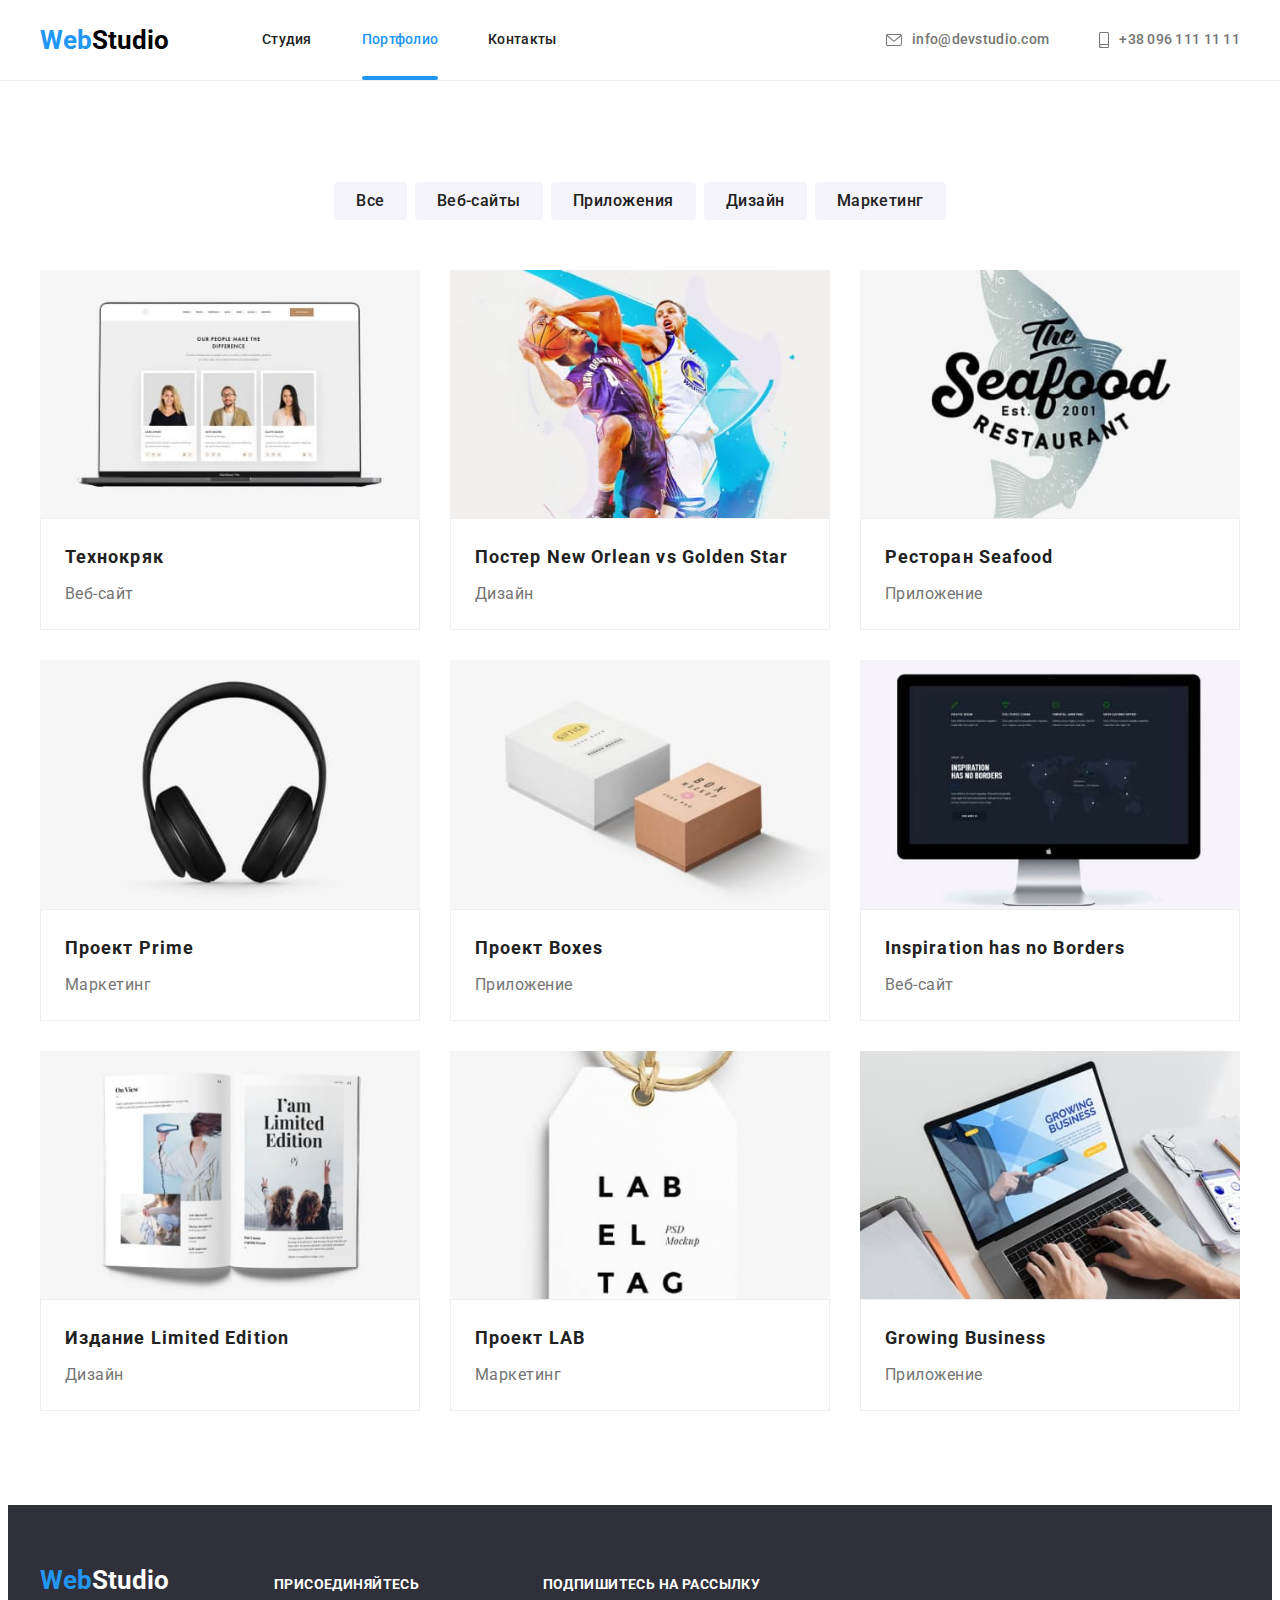
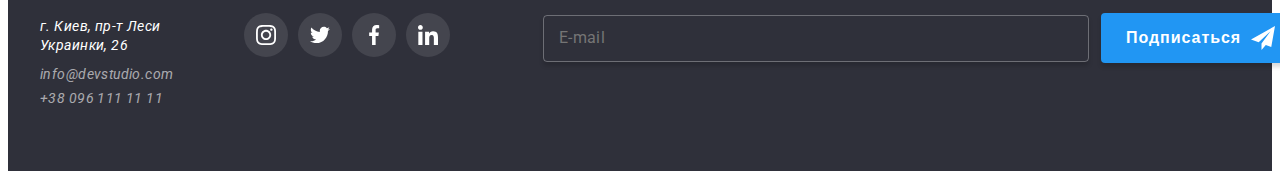
==== commit 570692d4: "Адаптивная верстка" ====
--- a/portfolio.html
+++ b/portfolio.html
@@ -30,15 +30,14 @@
     
                 <button type="button" class="nav-button js-open-menu" aria-expanded="false" aria-controls="mobile-menu">
                     <svg class="nav-button__icon">
-                        <use href="./img/symbol-defs-1.svg#icon-menu_40px"></use>
+                        <use href="./img/symbol-defs.svg#icon-menu_40px"></use>
                     </svg>
                 </button>
     
                 <div class="menu-container js-menu-container" id="mobile-menu">
-    
                     <button type="button" class="nav-button js-close-menu">
                         <svg class="site-nav__icon">
-                            <use href="./img/symbol-defs-1.svg#icon-close_40px"></use>
+                            <use href="./img/symbol-defs.svg#icon-close_40px"></use>
                         </svg>
                     </button>
     
@@ -56,6 +55,7 @@
                         </li>
                     </ul>
     
+
                     <ul class="site-contacts">
                         <li class="site-contacts__item">
                             <a href="tel:+380961111111" class="site-contacts__link">+380961111111</a>
@@ -144,9 +144,19 @@
                 <ul class="gallery__list">
                     <li class="gallery-item">
                         <a href="" class="gallery-link">
-                            <div>
-                                <div class="gallery-thumb">
-                                    <img src="./img/image_1.jpg" alt="Ноутбук" />
+                            <div class="gallery-link__card">
+                                <div class="gallery-thumb">
+                                    <img 
+                                        srcset="
+                                            ./img/desktop_x1.jpg 450w,
+                                            ./img/desktop_x2.jpg 900w,
+                                            ./img/desktop_x3.jpg 1350w
+                                        " 
+                                        src="./img/desktop_x1.jpg" 
+                                        alt="Экран"
+                                        sizes="(min-width: 1200px) 33vw, (min-width: 768px) 50vw, 100vw" 
+                                    />
+
                                     <p class="gallery-text">
                                         Технокряк это современная площадка распространения коронавируса. Компании используют эту платформу для цифрового шпионажа и атак на защищённые сервера конкурентов.
                                     </p>
@@ -164,7 +174,16 @@
                         <a href="" class="gallery-link">
                             <div>
                                 <div class="gallery-thumb">
-                                    <img src="./img/image_2.jpg" alt="Баскетбол" />
+                                    <img 
+                                        srcset="
+                                            ./img/neworlean_x1.jpg 450w,
+                                            ./img/neworlean_x2.jpg 900w,
+                                            ./img/neworlean_x3.jpg 1350w
+                                        " 
+                                        src="./img/neworlean_x1.jpg" 
+                                        alt="Баскетбол"
+                                        sizes="(min-width: 1200px) 33vw, (min-width: 768px) 50vw, 100vw" 
+                                    />
                                     <p class="gallery-text">
                                         Технокряк это современная площадка распространения коронавируса. Компании используют эту платформу для цифрового шпионажа и атак на защищённые сервера конкурентов.
                                     </p>
@@ -182,7 +201,16 @@
                         <a href="" class="gallery-link">
                             <div>
                                 <div class="gallery-thumb">
-                                    <img src="./img/image_3.jpg" alt="Рекламный постер" />
+                                    <img 
+                                        srcset="
+                                            ./img/seafood_x1.jpg 450w,
+                                            ./img/seafood_x2.jpg 900w,
+                                            ./img/seafood_x3.jpg 1350w
+                                        " 
+                                        src="./img/seafood_x1.jpg" 
+                                        alt="Ресторан"
+                                        sizes="(min-width: 1200px) 33vw, (min-width: 768px) 50vw, 100vw" 
+                                    />
                                     <p class="gallery-text">
                                         Технокряк это современная площадка распространения коронавируса. Компании используют эту платформу для цифрового шпионажа и атак на защищённые сервера конкурентов.
                                     </p>
@@ -200,7 +228,16 @@
                         <a href="" class="gallery-link">
                             <div>
                                 <div class="gallery-thumb">
-                                    <img src="./img/image_4.jpg" alt="Наушники" />
+                                    <img 
+                                        srcset="
+                                            ./img/phones_x1.jpg 450w,
+                                            ./img/phones_x2.jpg 900w,
+                                            ./img/phones_x3.jpg 1350w
+                                        " 
+                                        src="./img/phones_x1.jpg" 
+                                        alt="Наушники"
+                                        sizes="(min-width: 1200px) 33vw, (min-width: 768px) 50vw, 100vw" 
+                                    />
                                     <p class="gallery-text">
                                         Технокряк это современная площадка распространения коронавируса. Компании используют эту платформу для цифрового шпионажа и атак на защищённые сервера конкурентов.
                                     </p>
@@ -218,7 +255,16 @@
                         <a href="" class="gallery-link">
                             <div>
                                 <div class="gallery-thumb">
-                                    <img src="./img/image_5.jpg" alt="Две коробки" />
+                                    <img 
+                                        srcset="
+                                            ./img/boxes_x1.jpg 450w,
+                                            ./img/boxes_x2.jpg 900w,
+                                            ./img/boxes_x3.jpg 1350w
+                                        " 
+                                        src="./img/boxes_x1.jpg" 
+                                        alt="Коробки"
+                                        sizes="(min-width: 1200px) 33vw, (min-width: 768px) 50vw, 100vw" 
+                                    />
                                     <p class="gallery-text">
                                         Технокряк это современная площадка распространения коронавируса. Компании используют эту платформу для цифрового шпионажа и атак на защищённые сервера конкурентов.
                                     </p>
@@ -236,7 +282,16 @@
                         <a href="" class="gallery-link">
                             <div>
                                 <div class="gallery-thumb">
-                                    <img src="./img/image_6.jpg" alt="Монитор" />
+                                    <img 
+                                        srcset="
+                                            ./img/monitor_x1.jpg 450w,
+                                            ./img/monitor_x2.jpg 900w,
+                                            ./img/monitor_x3.jpg 1350w
+                                        " 
+                                        src="./img/monitor_x1.jpg" 
+                                        alt="Монитор"
+                                        sizes="(min-width: 1200px) 33vw, (min-width: 768px) 50vw, 100vw" 
+                                    />
                                     <p class="gallery-text">
                                         Технокряк это современная площадка распространения коронавируса. Компании используют эту платформу для цифрового шпионажа и атак на защищённые сервера конкурентов.
                                     </p>
@@ -254,7 +309,16 @@
                         <a href="" class="gallery-link">
                             <div>
                                 <div class="gallery-thumb">
-                                    <img src="./img/image_7.jpg" alt="Книга" />
+                                    <img 
+                                        srcset="
+                                            ./img/magazin_x1.jpg 450w,
+                                            ./img/magazin_x2.jpg 900w,
+                                            ./img/magazin_x3.jpg 1350w
+                                        " 
+                                        src="./img/magazin_x1.jpg" 
+                                        alt="Журнал"
+                                        sizes="(min-width: 1200px) 33vw, (min-width: 768px) 50vw, 100vw" 
+                                    />
                                     <p class="gallery-text">
                                         Технокряк это современная площадка распространения коронавируса. Компании используют эту платформу для цифрового шпионажа и атак на защищённые сервера конкурентов.
                                     </p>
@@ -272,7 +336,16 @@
                         <a href="" class="gallery-link">
                             <div>
                                 <div class="gallery-thumb">
-                                    <img src="./img/image_8.jpg" alt="Бирка" />
+                                    <img 
+                                        srcset="
+                                            ./img/lab_x1.jpg 450w,
+                                            ./img/lab_x2.jpg 900w,
+                                            ./img/lab_x3.jpg 1350w
+                                        " 
+                                        src="./img/lab_x1.jpg" 
+                                        alt="Бирка"
+                                        sizes="(min-width: 1200px) 33vw, (min-width: 768px) 50vw, 100vw" 
+                                    />
                                     <p class="gallery-text">
                                         Технокряк это современная площадка распространения коронавируса. Компании используют эту платформу для цифрового шпионажа и атак на защищённые сервера конкурентов.
                                     </p>
@@ -290,7 +363,16 @@
                         <a href="" class="gallery-link">
                             <div>
                                 <div class="gallery-thumb">
-                                    <img src="./img/image_9.jpg" alt="Работа с ноутбуком" />
+                                    <img 
+                                        srcset="
+                                            ./img/notebook_x1.jpg 450w,
+                                            ./img/notebook_x2.jpg 900w,
+                                            ./img/notebook_x3.jpg 1350w
+                                        " 
+                                        src="./img/notebook_x1.jpg" 
+                                        alt="Ноутбук"
+                                        sizes="(min-width: 1200px) 33vw, (min-width: 768px) 50vw, 100vw" 
+                                    />
                                     <p class="gallery-text">
                                         Технокряк это современная площадка распространения коронавируса. Компании используют эту платформу для цифрового шпионажа и атак на защищённые сервера конкурентов.
                                     </p>
@@ -385,7 +467,7 @@
                     <button type="submit" class="subscribe-btn">
                         Подписаться
                         <svg class="subscribe-btn__icon">
-                            <use href="./img/symbol-defs-form.svg#icon-send"></use>
+                            <use href="./img/symbol-defs.svg#icon-send"></use>
                         </svg>
                     </button>
                 </div>
--- a/css/main.min.css
+++ b/css/main.min.css
@@ -1,2 +1,2 @@
-:root{--main-color: #757575;--secondary-color: #212121;--accent-color: #2196F3;--brand-white-color: #FFFFFF;--logo-black-color: #000000;--mail-footer-color: rgba(255, 255, 255, 0.6);--secondary-background: #F5F4FA;--footer-background: #2F303A;--icon-color: #AFB1B8;--header-border: #ECECEC;--gallery-border: #EEEEEE;--item-gap: 30px;--hero-max-width: 1600px;--hero-min-height: 600px;--shadow: 0px 2px 1px 0px rgba(0, 0, 0, 0.2), 0px 1px 1px 0px rgba(0, 0, 0, 0.14), 0px 1px 3px 0px rgba(0, 0, 0, 0.12);--shadow-hero-button: 0px 4px 4px 0px #00000026;--shadow-filter-button: 0px 2px 2px 0px rgba(0, 0, 0, 0.12), 0px 1px 2px 0px rgba(0, 0, 0, 0.08), 0px 3px 1px 0px rgba(0, 0, 0, 0.1);--shadow-modal: 0px 2px 1px 0px #00000033, 0px 1px 1px 0px #00000024, 0px 1px 3px 0px #0000001F;--shadow-gallery: 0px 2px 2px 0px rgba(0, 0, 0, 0.12), 0px 1px 2px 0px rgba(0, 0, 0, 0.08), 0px 3px 1px 0px rgba(0, 0, 0, 0.1)}h1,h2,h3,p{margin-top:0;margin-bottom:0}img{display:block;max-width:100%;height:auto}ul{padding:0;margin:0;list-style:none}a{text-decoration:none}.body{background-color:var(--brand-white-color);color:var(--main-color);font-family:Roboto, sans-serif}@media screen and (min-width: 480px){.body{padding-top:60px}}@media screen and (min-width: 768px){.body{padding-top:80px}}.conteiner{margin-left:auto;margin-right:auto;padding-left:15px;padding-right:15px}@media screen and (min-width: 480px){.conteiner{width:480px}}@media screen and (min-width: 768px){.conteiner{width:768px}}@media screen and (min-width: 1200px){.conteiner{width:1200px}}@media screen and (max-width: 1199px){.section{padding-top:60px;padding-bottom:60px}}@media screen and (min-width: 1200px){.section{padding-top:94px;padding-bottom:94px}}.section__title{display:block;text-align:center}@media screen and (min-width: 480px){.section__title{color:var(--secondary-color);font-weight:700;font-size:28px;line-height:1.17;letter-spacing:.03em;margin-bottom:30px}}@media screen and (min-width: 1200px){.section__title{color:var(--secondary-color);font-weight:700;font-size:36px;line-height:1.17;letter-spacing:.03em;margin-bottom:50px}}.visually-hiden{position:absolute;width:1px;height:1px;margin:-1px;border:0;padding:0;clip:rect(0 0 0 0);overflow:hidden}.header{position:fixed;z-index:9;top:0;left:0;width:100%;display:flex;align-items:center;background-color:var(--brand-white-color);border-bottom:1px solid var(--header-border)}@media screen and (min-width: 480px){.header{min-height:60px}}@media screen and (min-width: 768px){.header{min-height:80px}}.header-box{display:flex;align-items:center;justify-content:space-between}.logo{color:var(--accent-color);font-weight:700;font-size:26px;line-height:1.19;letter-spacing:.03}.logo--black{color:var(--logo-black-color)}.logo--white{color:var(--brand-white-color)}.nav{display:flex;align-items:center}@media screen and (max-width: 768px){.nav{justify-content:space-between;width:100%}}.nav-button{display:flex;align-items:center;justify-content:center;cursor:pointer;width:40px;height:40px;border:transparent;background-color:transparent}.menu-container .nav-button{align-self:flex-end}@media screen and (min-width: 768px){.nav-button{display:none}}.nav-button__icon{width:40px;height:40px;transition:fill 250ms cubic-bezier(0.4, 0, 0.2, 1)}.nav-button:hover .nav-button__icon,.nav-button:focus .nav-button__icon{fill:var(--accent-color)}@media screen and (max-width: 767px){.menu-container{position:absolute;left:0;top:0;z-index:10;display:flex;flex-direction:column;width:100vw;height:100vh;background-color:var(--brand-white-color);padding-left:40px;padding-right:15px;padding-top:10px;padding-bottom:10px;transform:translateX(-100%);transition:transform 350ms cubic-bezier(0.4, 0, 0.2, 1)}.menu-container.is-open{transform:translateX(0)}}.site-nav__icon{width:40px;height:40px;transition:fill 250ms cubic-bezier(0.4, 0, 0.2, 1)}.nav-button:hover .site-nav__icon,.nav-button:focus .site-nav__icon{fill:var(--accent-color)}@media screen and (max-width: 767px){.site-nav{margin-bottom:302px}}@media screen and (min-width: 768px){.site-nav{display:flex;margin-left:88px}}@media screen and (min-width: 1200px){.site-nav{margin-left:93px}}@media screen and (max-width: 767px){.site-nav__item:not(:last-child){margin-bottom:32px}}@media screen and (min-width: 768px){.site-nav__item{position:relative;left:0;top:0}.site-nav__item:not(:last-child){margin-right:50px}}.site-nav__link{transition:color 250ms cubic-bezier(0.4, 0, 0.2, 1)}@media screen and (max-width: 767px){.site-nav__link{color:var(--secondary-color);font-weight:500;font-size:40px;line-height:1.17;letter-spacing:.02em;transition:color 250ms cubic-bezier(0.4, 0, 0.2, 1)}}@media screen and (min-width: 768px){.site-nav__link{color:var(--secondary-color);font-weight:500;font-size:14px;line-height:1.14;letter-spacing:.02em;display:block;padding-top:32px;padding-bottom:32px}}.site-nav__link:hover,.site-nav__link:focus{color:var(--accent-color)}.site-nav__link.site-nav__link--current{color:var(--accent-color)}@media screen and (min-width: 768px){.site-nav__link--current::after{position:absolute;left:0;bottom:0;display:inline-block;content:"";width:100%;height:4px;border-radius:2px;background-color:var(--accent-color)}}@media screen and (max-width: 767px){.site-contacts{margin-bottom:64px}}@media screen and (min-width: 768px){.site-contacts{display:none}}.site-contacts__item:not(:last-child){margin-bottom:32px}.site-contacts__link{color:var(--secondary-color);font-weight:500;font-size:34px;line-height:1.17;letter-spacing:.02em;transition:color 250ms cubic-bezier(0.4, 0, 0.2, 1)}.site-contacts__link:hover,.site-contacts__link:focus{color:var(--accent-color)}.site-contacts__mail{color:var(--secondary-color);font-weight:500;font-size:24px;line-height:1.17;letter-spacing:.02em;transition:color 250ms cubic-bezier(0.4, 0, 0.2, 1)}.site-contacts__mail:hover,.site-contacts__mail:focus{color:var(--accent-color)}@media screen and (max-width: 767px){.site-social{display:flex;align-items:center}}@media screen and (min-width: 768px){.site-social{display:none}}.site-social__item:not(:last-child){padding-right:10px;border-right:1px solid rgba(33,33,33,0.2)}.site-social__item:not(:first-child){padding-left:10px}.site-social__link{color:var(--secondary-color);font-weight:500;font-size:18px;line-height:1.22;letter-spacing:.02em;transition:color 250ms cubic-bezier(0.4, 0, 0.2, 1)}.site-social__link:hover,.site-social__link:focus{color:var(--accent-color)}@media screen and (max-width: 767px){.contacts-nav{display:none}}@media screen and (min-width: 768px){.contacts-nav{display:block}}@media screen and (min-width: 1200px){.contacts-nav{display:inline-flex}}@media screen and (min-width: 1200px){.contacts-nav__item:not(:last-child){margin-right:50px}}.contacts-nav__link{display:inline-flex;transition:color 250ms cubic-bezier(0.4, 0, 0.2, 1)}@media screen and (max-width: 1199px){.contacts-nav__link{color:var(--main-color);font-weight:500;font-size:12px;line-height:1.17;letter-spacing:.02em;padding-top:5px;padding-bottom:5px}}@media screen and (min-width: 1200px){.contacts-nav__link{color:var(--main-color);font-weight:500;font-size:14px;line-height:1.14;letter-spacing:.02em;padding-top:32px;padding-bottom:32px}}.contacts-nav__link:hover,.contacts-nav__link:focus{color:var(--accent-color)}.contacts-nav__icon-mail{fill:var(--main-color);align-self:center;transition:fill 250ms cubic-bezier(0.4, 0, 0.2, 1)}@media screen and (max-width: 1199px){.contacts-nav__icon-mail{width:14px;height:10px;margin-right:8px}}@media screen and (min-width: 1200px){.contacts-nav__icon-mail{color:var(--main-color);font-weight:500;font-size:14px;line-height:1.14;letter-spacing:.02em;width:16px;height:12px;margin-right:10px}}.contacts-nav__link:hover .contacts-nav__icon-mail,.contacts-nav__link:focus .contacts-nav__icon-mail{fill:var(--accent-color)}.contacts-nav__icon-phone{fill:var(--main-color);align-self:center;transition:fill 250ms cubic-bezier(0.4, 0, 0.2, 1)}@media screen and (max-width: 1199px){.contacts-nav__icon-phone{width:10px;height:14px;margin-right:8px}}@media screen and (min-width: 1200px){.contacts-nav__icon-phone{color:var(--main-color);font-weight:500;font-size:14px;line-height:1.14;letter-spacing:.02em;width:10px;height:16px;margin-right:10px}}.contacts-nav__link:hover .contacts-nav__icon-phone,.contacts-nav__link:focus .contacts-nav__icon-phone{fill:var(--accent-color)}.hero{background-color:var(--footer-background);text-align:center;margin-left:auto;margin-right:auto;background-image:linear-gradient(to right, rgba(47,48,58,0.4), rgba(47,48,58,0.4)),url(../img/hero.jpg);background-repeat:no-repeat;background-position:center;background-size:cover}@media screen and (min-width: 480px){.hero{padding-top:118px;padding-bottom:118px;min-height:400px;max-width:1067px}}@media screen and (min-width: 768px){.hero{padding-top:118px;padding-bottom:118px;min-height:400px;max-width:1067px}}@media screen and (min-width: 1200px){.hero{padding-top:200px;padding-bottom:200px;min-height:var(--hero-min-height);max-width:var(--hero-max-width)}}.hero__title{text-transform:uppercase;margin-bottom:30px}@media screen and (min-width: 480px){.hero__title{color:var(--brand-white-color);font-weight:900;font-size:26px;line-height:1.62;letter-spacing:.06em}}@media screen and (min-width: 1200px){.hero__title{color:var(--brand-white-color);font-weight:900;font-size:44px;line-height:1.36;letter-spacing:.06em}}.hero__button{background-color:var(--accent-color);font-family:inherit;color:var(--brand-white-color);font-weight:700;font-size:16px;line-height:1.88;letter-spacing:.02em;display:inline-block;align-items:center;cursor:pointer;text-align:center;letter-spacing:0.06em;border:transparent;border-top-left-radius:4px;border-top-right-radius:4px;border-bottom-left-radius:4px;border-bottom-right-radius:4px;padding:10px 32px;box-shadow:var(--shadow-hero-button);transition:background-color 250ms cubic-bezier(0.4, 0, 0.2, 1)}.hero__button:hover,.hero__button:focus{background-color:#188CE8}@media screen and (max-width: 1199px){.features{padding-top:60px;padding-bottom:60px}}@media screen and (min-width: 1200px){.features{padding-top:94px;padding-bottom:0}}@media screen and (min-width: 480px){.features__list{display:block}}@media screen and (min-width: 768px){.features__list{display:flex;align-items:center;flex-wrap:wrap;justify-content:center;margin-right:calc( -1 * var(--item-gap));margin-bottom:calc( -1 * var(--item-gap))}}.features__item{color:var(--main-color);font-weight:400;font-size:14px;line-height:1.71;letter-spacing:.03em}@media screen and (max-width: 767px){.features__item:not(:last-child){margin-bottom:var(--item-gap)}}@media screen and (min-width: 768px){.features__item{flex-basis:calc(100% / 2 - var(--item-gap));margin-right:var(--item-gap);margin-bottom:var(--item-gap)}}@media screen and (min-width: 1200px){.features__item{flex-basis:calc(100% / 4 - var(--item-gap))}}.features__box{display:flex;align-items:center;height:120px;background-color:var(--secondary-background);margin-bottom:var(--item-gap);border-radius:4px;justify-content:center}.features__icon{width:70px;height:70px}.features__title{color:var(--secondary-color);font-weight:700;font-size:14px;line-height:1.14;letter-spacing:.03em;text-transform:uppercase;display:inline-block;margin-bottom:10px}@media screen and (max-width: 767px){.features__title{display:block;text-align:center}}@media screen and (max-width: 1199px){.work{display:none}}@media screen and (min-width: 1200px){.work{padding-top:94px;padding-bottom:94px}}.work__list{display:flex;align-items:center;justify-content:center;margin-right:calc( -1 * var(--item-gap))}.work__item{flex-basis:calc(100% / 3 - var(--item-gap));margin-right:var(--item-gap)}.work__thumb{display:block;position:relative;left:0;top:0}.work__text{display:block;position:absolute;left:0;bottom:0;color:var(--brand-white-color);font-weight:400;font-size:14px;line-height:1.14;letter-spacing:.03em;width:100%;padding-top:27px;padding-bottom:27px;margin-bottom:0;background-color:rgba(47,48,58,0.8);text-align:center}.team{background-color:var(--secondary-background)}@media screen and (max-width: 1199px){.team{padding-top:60px;padding-bottom:60px}}@media screen and (min-width: 1200px){.team{padding-top:94px;padding-bottom:94px}}@media screen and (max-width: 767px){.team__list{display:flex;flex-direction:column;align-items:center}}@media screen and (min-width: 768px){.team__list{display:flex;align-items:center;flex-wrap:wrap;justify-content:center;margin-right:calc( -1 * var(--item-gap));margin-bottom:calc( -1 * var(--item-gap))}}.team__item{max-width:450px;text-align:center;color:var(--main-color);font-weight:400;font-size:16px;line-height:1.19;letter-spacing:.03em;background-color:var(--brand-white-color);box-shadow:var(--shadow);border-radius:3px;overflow:hidden}@media screen and (max-width: 767px){.team__item:not(:last-child){margin-bottom:var(--item-gap)}}@media screen and (min-width: 768px){.team__item{flex-basis:calc(100% / 2 - var(--item-gap));margin-right:var(--item-gap);margin-bottom:var(--item-gap)}}@media screen and (min-width: 1200px){.team__item{flex-basis:calc(100% / 4 - var(--item-gap))}}.team__card{padding-top:30px;padding-bottom:30px}.team__title{color:var(--secondary-color);font-weight:500;font-size:16px;line-height:1.19;letter-spacing:.03em;text-align:center;display:inline-block;margin-bottom:10px}.team__text{display:block;margin-bottom:16px}.social{display:flex;align-items:center;justify-content:center}.social__item{margin-right:10px}.social__item:last-child{margin-right:0}.social__link{display:flex;align-items:center;height:44px;width:44px;background-color:transparent;border-radius:50%;justify-content:center;transition:background-color 250ms cubic-bezier(0.4, 0, 0.2, 1)}.social__link:hover,.social__link:focus{background-color:var(--accent-color)}.social__icon{width:20px;height:20px;fill:var(--icon-color);transition:fill 250ms cubic-bezier(0.4, 0, 0.2, 1)}.social__link:hover .social__icon,.social__link:focus .social__icon{fill:var(--brand-white-color)}@media screen and (max-width: 1199px){.client{padding-top:60px;padding-bottom:60px}}@media screen and (min-width: 1200px){.client{padding-top:94px;padding-bottom:94px}}.client__list{display:flex;align-items:center;flex-wrap:wrap;justify-content:center;margin-right:calc( -1 * var(--item-gap));margin-bottom:calc( -1 * var(--item-gap))}.client__item{text-align:center}@media screen and (max-width: 767px){.client__item{margin-right:var(--item-gap);margin-bottom:var(--item-gap)}}@media screen and (min-width: 768px){.client__item{margin-right:var(--item-gap);margin-bottom:var(--item-gap)}}.client__link{display:flex;align-items:center;height:92px;width:170px;border:1px solid var(--icon-color);background-color:transparent;border-radius:4px;justify-content:center;transition:border-color 250ms cubic-bezier(0.4, 0, 0.2, 1)}.client__link:hover,.client__link:focus{border-color:var(--accent-color)}.client__icon{width:106px;height:60px;fill:var(--icon-color);transition:fill 250ms cubic-bezier(0.4, 0, 0.2, 1)}.client__box:hover .client__icon,.client__box:focus .client__icon{fill:var(--accent-color)}@media screen and (max-width: 767px){.filter{padding-top:60px;padding-bottom:40px}}@media screen and (min-width: 768px){.filter{padding-top:60px;padding-bottom:30px}}@media screen and (min-width: 1200px){.filter{padding-top:94px;padding-bottom:50px}}.filter__list{display:flex;align-items:center;flex-wrap:wrap;margin-right:-8px;margin-bottom:-15px}@media screen and (min-width: 768px){.filter__list{justify-content:center}}.filter-item{color:var(--main-color);font-weight:400;font-size:16px;line-height:1.88;letter-spacing:.03em;margin-right:8px;margin-bottom:15px}.btn{background-color:var(--secondary-background);cursor:pointer;border:transparent;font-family:inherit;color:var(--secondary-color);font-weight:500;font-size:16px;line-height:1.63;letter-spacing:.03em;text-align:center;display:inline-block;padding:6px 22px;border-top-left-radius:4px;border-top-right-radius:4px;border-bottom-left-radius:4px;border-bottom-right-radius:4px;transition:color 250ms cubic-bezier(0.4, 0, 0.2, 1),background-color 250ms cubic-bezier(0.4, 0, 0.2, 1),box-shadow 250ms cubic-bezier(0.4, 0, 0.2, 1)}.btn:hover,.btn:focus{color:var(--brand-white-color);background-color:var(--accent-color);box-shadow:var(--shadow-filter-button)}@media screen and (max-width: 1199px){.galery{padding-top:0;padding-bottom:60px}}@media screen and (min-width: 1200px){.galery{padding-top:0;padding-bottom:94px}}@media screen and (max-width: 767px){.gallery__list{display:flex;flex-direction:column;align-items:center}}@media screen and (min-width: 768px){.gallery__list{display:flex;flex-wrap:wrap;margin-right:calc( -1 * var(--item-gap));margin-bottom:calc( -1 * var(--item-gap))}}.gallery-item{background-color:var(--brand-white-color);max-width:450px}@media screen and (max-width: 767px){.gallery-item:not(:last-child){margin-bottom:var(--item-gap)}}@media screen and (min-width: 768px){.gallery-item{flex-basis:calc(100% / 2 - var(--item-gap));margin-right:var(--item-gap);margin-bottom:var(--item-gap)}}@media screen and (min-width: 1200px){.gallery-item{flex-basis:calc(100% / 3 - var(--item-gap))}}.gallery-link{display:block;transition:box-shadow 250ms cubic-bezier(0.4, 0, 0.2, 1)}.gallery-link:hover,.gallery-link:focus{box-shadow:var(--shadow-gallery);cursor:pointer}.gallery-thumb{position:relative;left:0;top:0;overflow:hidden}.gallery-text{position:absolute;left:0;top:100%;display:flex;align-items:center;color:var(--brand-white-color);font-weight:400;font-size:18px;line-height:1.56;letter-spacing:.03em;text-align:left;padding:24px;width:100%;height:100%;background-color:rgba(33,150,243,0.9);z-index:8;transition:transform 250ms cubic-bezier(0.4, 0, 0.2, 1)}.gallery-link:hover .gallery-text,.gallery-link:focus .gallery-text{transform:translateY(-100%)}.gallery-card{color:var(--main-color);font-weight:400;font-size:16px;line-height:1.88;letter-spacing:.03em;padding:20px 24px;border:1px solid var(--gallery-border)}.gallery-title{color:var(--secondary-color);font-weight:700;font-size:18px;line-height:2;letter-spacing:.06em;display:inline-block;margin-bottom:4px}.footer{background-color:var(--footer-background);padding-top:60px;padding-bottom:60px}@media screen and (min-width: 480px){.footer--flex{display:block;text-align:center}}@media screen and (min-width: 1200px){.footer--flex{display:flex;align-items:baseline}}@media screen and (min-width: 768px){.footer__tablet{display:flex;align-items:baseline;justify-content:center}}@media screen and (max-width: 1199px){.footer-address{margin-bottom:60px}}@media screen and (min-width: 768px) and (max-width: 1199px){.footer-address{text-align:center;margin-right:165px}}@media screen and (min-width: 1200px){.footer-address{text-align:left;margin-right:70px}}@media screen and (max-width: 767px){.footer-net{margin-bottom:60px}}@media screen and (min-width: 768px) and (max-width: 1199px){.footer-net{text-align:center}}@media screen and (min-width: 1200px){.footer-net{margin-right:93px}}.footer__title{color:var(--brand-white-color);font-weight:700;font-size:14px;line-height:1.14;letter-spacing:.03em;text-transform:uppercase;display:block;margin-bottom:20px}.footer--link{background-color:rgba(255,255,255,0.1);transition:background-color 250ms cubic-bezier(0.4, 0, 0.2, 1)}.footer--link:hover,.footer--link:focus{background-color:var(--accent-color)}.footer--icon{fill:var(--brand-white-color)}.address__item{margin-bottom:9px}.address__item:last-child{margin-bottom:0}.address__item:first-child{margin-top:20px}.adress__link{color:var(--brand-white-color);font-weight:400;font-size:14px;line-height:1.19;letter-spacing:.03em;transition:color 250ms cubic-bezier(0.4, 0, 0.2, 1)}.adress__link:hover,.adress__link:focus{color:var(--accent-color)}.contacts__link{color:var(--mail-footer-color);font-weight:400;font-size:14px;line-height:1.71;letter-spacing:.03em;transition:color 250ms cubic-bezier(0.4, 0, 0.2, 1)}.contacts__link:hover,.contacts__link:focus{color:var(--accent-color)}.subscribe{color:var(--main-color);font-weight:400;font-size:16px;line-height:1.25;letter-spacing:.03em}@media screen and (min-width: 480px){.subscribe{text-align:center}}@media screen and (min-width: 1200px){.subscribe{text-align:left}}.subscribe-form{display:flex;align-items:center}@media screen and (max-width: 1199px){.subscribe-form{flex-direction:column}}.subscribe-mail{position:relative;display:flex}@media screen and (max-width: 1199px){.subscribe-mail{margin-bottom:20px}}@media screen and (min-width: 1200px){.subscribe-mail{margin-right:12px}}.subscribe-mail__label{position:absolute;left:16px;top:50%;transform:translate(0, -50%)}.subscribe-mail__input{padding:15px 16px 15px 78px;width:358px;border:1px solid rgba(255,255,255,0.3);border-radius:4px;box-shadow:0px 4px 4px 0px rgba(0,0,0,0.15);background-color:transparent;color:var(--brand-white-color)}.subscribe-btn{display:flex;align-items:center;justify-content:center;cursor:pointer;width:200px;height:50px;border:transparent;border-radius:4px;box-shadow:0px 4px 4px 0px rgba(0,0,0,0.15);background-color:var(--accent-color);color:var(--brand-white-color);font-weight:700;font-size:16px;line-height:1.88;letter-spacing:.06em;text-align:center;transition:background-color 250ms cubic-bezier(0.4, 0, 0.2, 1)}.subscribe-btn:hover,.subscribe-btn:focus{background-color:#188CE8}.subscribe-btn__icon{width:24px;height:24px;fill:var(--brand-white-color);margin-left:10px}.backdrop{position:fixed;left:0;top:0;z-index:19;width:100%;height:100%;background-color:rgba(0,0,0,0.2);display:flex;align-items:center;justify-content:center;transition:opacity 300ms cubic-bezier(0.4, 0, 0.2, 1),visibility 300ms cubic-bezier(0.4, 0, 0.2, 1)}.modal{position:relative;z-index:20;transform:scale(1);border-radius:4px;box-shadow:var(--shadow-modal);background-color:var(--brand-white-color);padding:40px;transition:transform 300ms cubic-bezier(0.4, 0, 0.2, 1)}@media screen and (min-width: 480px){.modal{max-width:450px;min-height:609px}}@media screen and (min-width: 1200px){.modal{max-width:528px;min-height:581px}}.modal__button{position:absolute;right:8px;top:8px;z-index:2;display:flex;align-items:center;height:30px;width:30px;background-color:transparent;border-radius:50%;border-color:rgba(0,0,0,0.1);border-width:1px;border-style:solid;justify-content:center;cursor:pointer}.modal__icon-btn{width:18px;height:18px;fill:var(--logo-black-color);transition:fill 250ms cubic-bezier(0.4, 0, 0.2, 1)}.modal__button:hover .modal__icon-btn,.modal__button:focus .modal__icon-btn{fill:var(--accent-color)}.modal-form{color:var(--main-color);font-weight:400;font-size:12px;line-height:1.17;letter-spacing:.01em;text-align:left}.modal-form__title{display:block;margin-bottom:12px;color:var(--secondary-color);font-weight:700;font-size:20px;line-height:1.15;letter-spacing:.03em;text-align:center}.modal-form__field{position:relative;display:flex;flex-direction:column;margin-bottom:10px}.modal-form__label{margin-bottom:4px}.modal-form__input{padding:12px 16px 12px 35px;max-width:100%;border:1px solid rgba(33,33,33,0.2);border-radius:4px;transition:border-color 250ms cubic-bezier(0.4, 0, 0.2, 1)}.modal-form__fild-coments .modal-form__input{resize:none}.modal-form__input::placeholder{color:rgba(117,117,117,0.5)}.modal-form__input:hover,.modal-form__input:focus{border-color:var(--accent-color)}.modal-form__icon{position:absolute;pointer-events:none;width:18px;height:18px;left:12px;bottom:11px;fill:var(--logo-black-color);transition:fill 250ms cubic-bezier(0.4, 0, 0.2, 1)}.modal-form__input:hover+.modal-form__icon,.modal-form__input:focus+.modal-form__icon{fill:var(--accent-color)}.modal-form__fild-coments{margin-bottom:20px}.modal-form__coments{padding:12px}.modal-form__checkbox-field{display:flex;align-items:center;margin-bottom:30px}.modal-form__checkbox-label{display:flex;align-items:center}@media screen and (max-width: 1199px){.modal-form__checkbox-label{color:var(--main-color);font-weight:400;font-size:12px;line-height:1.17;letter-spacing:.01em}}@media screen and (min-width: 1200px){.modal-form__checkbox-label{color:var(--main-color);font-weight:400;font-size:14px;line-height:1.71;letter-spacing:.03em}}.modal-form__checkbox-input{position:absolute;-webkit-appearance:none;-moz-appearance:none;appearance:none}.modal-form__checkbox-icon{width:16px;height:15px;border:2px solid var(--logo-black-color);border-radius:2px;fill:transparent;background-color:transparent;margin-right:8px;cursor:pointer;transition:background-color 250ms cubic-bezier(0.4, 0, 0.2, 1),border-color 250ms cubic-bezier(0.4, 0, 0.2, 1),fill 250ms cubic-bezier(0.4, 0, 0.2, 1)}.modal-form__checkbox-input:checked+.modal-form__checkbox-label>.modal-form__checkbox-icon{border-color:var(--accent-color);background-color:var(--accent-color);fill:var(--brand-white-color)}.modal-form__link{color:var(--accent-color);margin-left:3px}.modal-form__btn{display:block;align-items:center;text-align:center;margin-left:auto;margin-right:auto;width:200px;height:50px;border:transparent;border-radius:4px;box-shadow:0px 4px 4px 0px rgba(0,0,0,0.15);background-color:var(--accent-color);cursor:pointer;color:var(--brand-white-color);font-weight:700;font-size:16px;line-height:1.88;letter-spacing:.06em;transition:background-color 250ms cubic-bezier(0.4, 0, 0.2, 1)}.modal-form__btn:hover,.modal-form__btn:focus{background-color:#188CE8}.backdrop.is-hidden{opacity:0;pointer-events:none;visibility:hidden}.backdrop.is-hidden .modal{transform:scale(0.5)}
+:root{--main-color: #757575;--secondary-color: #212121;--accent-color: #2196F3;--brand-white-color: #FFFFFF;--logo-black-color: #000000;--mail-footer-color: rgba(255, 255, 255, 0.6);--secondary-background: #F5F4FA;--footer-background: #2F303A;--icon-color: #AFB1B8;--header-border: #ECECEC;--gallery-border: #EEEEEE;--item-gap: 30px;--hero-max-width: 1600px;--hero-min-height: 600px;--shadow: 0px 2px 1px 0px rgba(0, 0, 0, 0.2), 0px 1px 1px 0px rgba(0, 0, 0, 0.14), 0px 1px 3px 0px rgba(0, 0, 0, 0.12);--shadow-hero-button: 0px 4px 4px 0px #00000026;--shadow-filter-button: 0px 2px 2px 0px rgba(0, 0, 0, 0.12), 0px 1px 2px 0px rgba(0, 0, 0, 0.08), 0px 3px 1px 0px rgba(0, 0, 0, 0.1);--shadow-modal: 0px 2px 1px 0px #00000033, 0px 1px 1px 0px #00000024, 0px 1px 3px 0px #0000001F;--shadow-gallery: 0px 2px 2px 0px rgba(0, 0, 0, 0.12), 0px 1px 2px 0px rgba(0, 0, 0, 0.08), 0px 3px 1px 0px rgba(0, 0, 0, 0.1)}h1,h2,h3,p{margin-top:0;margin-bottom:0}img{display:block;max-width:100%;height:auto}ul{padding:0;margin:0;list-style:none}a{text-decoration:none}.body{background-color:var(--brand-white-color);color:var(--main-color);font-family:Roboto, sans-serif;padding-top:60px}@media screen and (min-width: 768px){.body{padding-top:80px}}.conteiner{margin-left:auto;margin-right:auto;padding-left:15px;padding-right:15px;width:100%}@media screen and (min-width: 480px){.conteiner{width:480px}}@media screen and (min-width: 768px){.conteiner{width:768px}}@media screen and (min-width: 1200px){.conteiner{width:1200px}}.section__title{display:block;text-align:center;color:var(--secondary-color);font-weight:700;font-size:28px;line-height:1.17;letter-spacing:.03em;margin-bottom:30px}@media screen and (min-width: 1200px){.section__title{color:var(--secondary-color);font-weight:700;font-size:36px;line-height:1.17;letter-spacing:.03em;margin-bottom:50px}}.visually-hiden{position:absolute;width:1px;height:1px;margin:-1px;border:0;padding:0;clip:rect(0 0 0 0);overflow:hidden}.header{position:fixed;z-index:9;top:0;left:0;width:100%;display:flex;align-items:center;background-color:var(--brand-white-color);border-bottom:1px solid var(--header-border);min-height:60px}@media screen and (min-width: 768px){.header{min-height:80px}}.header-box{display:flex;align-items:center;justify-content:space-between}.logo{color:var(--accent-color);font-weight:700;font-size:26px;line-height:1.19;letter-spacing:.03}.logo--black{color:var(--logo-black-color)}.logo--white{color:var(--brand-white-color)}.nav{display:flex;align-items:center}@media screen and (max-width: 768px){.nav{justify-content:space-between;width:100%}}.nav-button{display:flex;align-items:center;justify-content:center;cursor:pointer;width:40px;height:40px;border:transparent;background-color:transparent}.menu-container .nav-button{align-self:flex-end}@media screen and (min-width: 768px){.nav-button{display:none}}.nav-button__icon{width:40px;height:40px;transition:fill 250ms cubic-bezier(0.4, 0, 0.2, 1)}.nav-button:hover .nav-button__icon,.nav-button:focus .nav-button__icon{fill:var(--accent-color)}.site-nav__icon{width:40px;height:40px;transition:fill 250ms cubic-bezier(0.4, 0, 0.2, 1)}.nav-button:hover .site-nav__icon,.nav-button:focus .site-nav__icon{fill:var(--accent-color)}@media screen and (max-width: 767px){.menu-container{position:absolute;left:0;top:0;z-index:10;display:flex;flex-direction:column;justify-content:space-between;width:100vw;height:100vh;background-color:var(--brand-white-color);padding-left:40px;padding-right:15px;padding-top:10px;padding-bottom:48px;transform:translateX(-100%);transition:transform 350ms cubic-bezier(0.4, 0, 0.2, 1)}.menu-container.is-open{transform:translateX(0)}}@media screen and (max-width: 767px){.site-nav{margin-bottom:auto}}@media screen and (min-width: 768px){.site-nav{display:flex;margin-left:88px}}@media screen and (min-width: 1200px){.site-nav{margin-left:93px}}@media screen and (max-width: 767px){.site-nav__item:not(:last-child){margin-bottom:32px}}@media screen and (min-width: 768px){.site-nav__item{position:relative;left:0;top:0}.site-nav__item:not(:last-child){margin-right:50px}}.site-nav__link{transition:color 250ms cubic-bezier(0.4, 0, 0.2, 1)}@media screen and (max-width: 767px){.site-nav__link{color:var(--secondary-color);font-weight:500;font-size:40px;line-height:1.17;letter-spacing:.02em;transition:color 250ms cubic-bezier(0.4, 0, 0.2, 1)}}@media screen and (min-width: 768px){.site-nav__link{color:var(--secondary-color);font-weight:500;font-size:14px;line-height:1.14;letter-spacing:.02em;display:block;padding-top:32px;padding-bottom:32px}}.site-nav__link:hover,.site-nav__link:focus{color:var(--accent-color)}.site-nav__link.site-nav__link--current{color:var(--accent-color)}@media screen and (min-width: 768px){.site-nav__link--current::after{position:absolute;left:0;bottom:0;display:inline-block;content:"";width:100%;height:4px;border-radius:2px;background-color:var(--accent-color)}}@media screen and (max-width: 767px){.site-contacts{margin-bottom:64px}}@media screen and (min-width: 768px){.site-contacts{display:none}}.site-contacts__item:not(:last-child){margin-bottom:32px}.site-contacts__link{color:var(--secondary-color);font-weight:500;font-size:34px;line-height:1.17;letter-spacing:.02em;transition:color 250ms cubic-bezier(0.4, 0, 0.2, 1)}.site-contacts__link:hover,.site-contacts__link:focus{color:var(--accent-color)}.site-contacts__mail{color:var(--secondary-color);font-weight:500;font-size:24px;line-height:1.17;letter-spacing:.02em;transition:color 250ms cubic-bezier(0.4, 0, 0.2, 1)}.site-contacts__mail:hover,.site-contacts__mail:focus{color:var(--accent-color)}@media screen and (max-width: 767px){.site-social{display:flex;align-items:center;flex-wrap:wrap}}@media screen and (min-width: 768px){.site-social{display:none}}@media screen and (min-width: 415px){.site-social__item:not(:last-child){padding-right:10px;border-right:1px solid rgba(33,33,33,0.2)}.site-social__item:not(:first-child){padding-left:10px}}.site-social__item:not(:last-child){padding-right:5px;border-right:1px solid rgba(33,33,33,0.2)}.site-social__item:not(:first-child){padding-left:5px}.site-social__link{color:var(--secondary-color);font-weight:500;font-size:18px;line-height:1.22;letter-spacing:.02em;transition:color 250ms cubic-bezier(0.4, 0, 0.2, 1)}@media screen and (max-width: 415px){.site-social__link{color:var(--secondary-color);font-weight:500;font-size:14px;line-height:1.22;letter-spacing:.02em}}.site-social__link:hover,.site-social__link:focus{color:var(--accent-color)}@media screen and (max-width: 767px){.contacts-nav{display:none}}@media screen and (min-width: 768px){.contacts-nav{display:block}}@media screen and (min-width: 1200px){.contacts-nav{display:inline-flex}}@media screen and (min-width: 1200px){.contacts-nav__item:not(:last-child){margin-right:50px}}.contacts-nav__link{display:inline-flex;transition:color 250ms cubic-bezier(0.4, 0, 0.2, 1)}@media screen and (max-width: 1199px){.contacts-nav__link{color:var(--main-color);font-weight:500;font-size:12px;line-height:1.17;letter-spacing:.02em;padding-top:5px;padding-bottom:5px}}@media screen and (min-width: 1200px){.contacts-nav__link{color:var(--main-color);font-weight:500;font-size:14px;line-height:1.14;letter-spacing:.02em;padding-top:32px;padding-bottom:32px}}.contacts-nav__link:hover,.contacts-nav__link:focus{color:var(--accent-color)}.contacts-nav__icon-mail{fill:var(--main-color);align-self:center;transition:fill 250ms cubic-bezier(0.4, 0, 0.2, 1)}@media screen and (max-width: 1199px){.contacts-nav__icon-mail{width:14px;height:10px;margin-right:8px}}@media screen and (min-width: 1200px){.contacts-nav__icon-mail{color:var(--main-color);font-weight:500;font-size:14px;line-height:1.14;letter-spacing:.02em;width:16px;height:12px;margin-right:10px}}.contacts-nav__link:hover .contacts-nav__icon-mail,.contacts-nav__link:focus .contacts-nav__icon-mail{fill:var(--accent-color)}.contacts-nav__icon-phone{fill:var(--main-color);align-self:center;transition:fill 250ms cubic-bezier(0.4, 0, 0.2, 1)}@media screen and (max-width: 1199px){.contacts-nav__icon-phone{width:10px;height:14px;margin-right:8px}}@media screen and (min-width: 1200px){.contacts-nav__icon-phone{color:var(--main-color);font-weight:500;font-size:14px;line-height:1.14;letter-spacing:.02em;width:10px;height:16px;margin-right:10px}}.contacts-nav__link:hover .contacts-nav__icon-phone,.contacts-nav__link:focus .contacts-nav__icon-phone{fill:var(--accent-color)}.hero{background-color:var(--footer-background);text-align:center;margin-left:auto;margin-right:auto;max-width:480px;min-height:400px;padding-top:118px;padding-bottom:118px;background-image:linear-gradient(to right, rgba(47,48,58,0.4), rgba(47,48,58,0.4)),url(../img/hero-mobile_x1.jpg);background-repeat:no-repeat;background-position:center;background-size:cover}@media (min-device-pixel-ratio: 2), (-webkit-min-device-pixel-ratio: 2), (min-resolution: 192dpi), (min-resolution: 2dppx){.hero{background-image:url("../img/hero-mobile_x2.jpg")}}@media (min-device-pixel-ratio: 3), (-webkit-min-device-pixel-ratio: 3), (min-resolution: 288dpi), (min-resolution: 3dppx){.hero{background-image:url("../img/hero-mobile_x3.jpg")}}@media screen and (min-width: 480px){.hero{max-width:768px;min-height:400px;padding-top:118px;padding-bottom:118px;background-image:linear-gradient(to right, rgba(47,48,58,0.4), rgba(47,48,58,0.4)),url(../img/hero-tablet_x1.jpg)}}@media screen and (min-width: 480px) and (min-device-pixel-ratio: 2), screen and (min-width: 480px) and (-webkit-min-device-pixel-ratio: 2), screen and (min-width: 480px) and (min-resolution: 192dpi), screen and (min-width: 480px) and (min-resolution: 2dppx){.hero{background-image:url("../img/hero-tablet_x2.jpg")}}@media screen and (min-width: 480px) and (min-device-pixel-ratio: 3), screen and (min-width: 480px) and (-webkit-min-device-pixel-ratio: 3), screen and (min-width: 480px) and (min-resolution: 288dpi), screen and (min-width: 480px) and (min-resolution: 3dppx){.hero{background-image:url("../img/hero-tablet_x3.jpg")}}@media screen and (min-width: 768px){.hero{max-width:1600px;min-height:600px;padding-top:200px;padding-bottom:200px;background-image:linear-gradient(to right, rgba(47,48,58,0.4), rgba(47,48,58,0.4)),url(../img/hero-desktop_x1.jpg)}}@media screen and (min-width: 768px) and (min-device-pixel-ratio: 2), screen and (min-width: 768px) and (-webkit-min-device-pixel-ratio: 2), screen and (min-width: 768px) and (min-resolution: 192dpi), screen and (min-width: 768px) and (min-resolution: 2dppx){.hero{background-image:url("../img/hero-desktop_x2.jpg")}}@media screen and (min-width: 768px) and (min-device-pixel-ratio: 3), screen and (min-width: 768px) and (-webkit-min-device-pixel-ratio: 3), screen and (min-width: 768px) and (min-resolution: 288dpi), screen and (min-width: 768px) and (min-resolution: 3dppx){.hero{background-image:url("../img/hero-desktop_x3.jpg")}}.hero__title{color:var(--brand-white-color);font-weight:900;font-size:26px;line-height:1.62;letter-spacing:.06em;text-transform:uppercase;margin-bottom:30px}@media screen and (min-width: 1200px){.hero__title{color:var(--brand-white-color);font-weight:900;font-size:44px;line-height:1.36;letter-spacing:.06em}}.hero__button{background-color:var(--accent-color);font-family:inherit;color:var(--brand-white-color);font-weight:700;font-size:16px;line-height:1.88;letter-spacing:.02em;display:inline-block;align-items:center;cursor:pointer;text-align:center;letter-spacing:0.06em;border:transparent;border-top-left-radius:4px;border-top-right-radius:4px;border-bottom-left-radius:4px;border-bottom-right-radius:4px;padding:10px 32px;box-shadow:var(--shadow-hero-button);transition:background-color 250ms cubic-bezier(0.4, 0, 0.2, 1)}.hero__button:hover,.hero__button:focus{background-color:#188CE8}.features{padding-top:60px;padding-bottom:60px}@media screen and (min-width: 1200px){.features{padding-top:94px;padding-bottom:0}}.features__list{display:block}@media screen and (min-width: 768px){.features__list{display:flex;flex-wrap:wrap;justify-content:center;margin-right:calc( -1 * var(--item-gap));margin-bottom:calc( -1 * var(--item-gap))}}.features__item{color:var(--main-color);font-weight:400;font-size:14px;line-height:1.71;letter-spacing:.03em}@media screen and (max-width: 767px){.features__item:not(:last-child){margin-bottom:var(--item-gap)}}@media screen and (min-width: 768px){.features__item{flex-basis:calc(100% / 2 - var(--item-gap));margin-right:var(--item-gap);margin-bottom:var(--item-gap)}}@media screen and (min-width: 1200px){.features__item{flex-basis:calc(100% / 4 - var(--item-gap))}}.features__box{display:flex;align-items:center;height:120px;background-color:var(--secondary-background);margin-bottom:var(--item-gap);border-radius:4px;justify-content:center}.features__icon{width:70px;height:70px}.features__title{color:var(--secondary-color);font-weight:700;font-size:14px;line-height:1.14;letter-spacing:.03em;text-transform:uppercase;display:inline-block;margin-bottom:10px}@media screen and (max-width: 767px){.features__title{display:block;text-align:center}}@media screen and (max-width: 1199px){.work{display:none}}@media screen and (min-width: 1200px){.work{padding-top:94px;padding-bottom:94px}}.work__list{display:flex;align-items:center;justify-content:center;margin-right:calc( -1 * var(--item-gap))}.work__item{flex-basis:calc(100% / 3 - var(--item-gap));margin-right:var(--item-gap)}.work__thumb{display:block;position:relative;left:0;top:0}.work__text{display:block;position:absolute;left:0;bottom:0;color:var(--brand-white-color);font-weight:400;font-size:14px;line-height:1.14;letter-spacing:.03em;width:100%;padding-top:27px;padding-bottom:27px;margin-bottom:0;background-color:rgba(47,48,58,0.8);text-align:center}.team{background-color:var(--secondary-background)}@media screen and (max-width: 1199px){.team{padding-top:60px;padding-bottom:60px}}@media screen and (min-width: 1200px){.team{padding-top:94px;padding-bottom:94px}}.team__list{display:block}@media screen and (min-width: 768px){.team__list{display:flex;align-items:center;flex-wrap:wrap;justify-content:center;margin-right:calc( -1 * var(--item-gap));margin-bottom:calc( -1 * var(--item-gap))}}.team__item{max-width:450px;text-align:center;color:var(--main-color);font-weight:400;font-size:16px;line-height:1.19;letter-spacing:.03em;background-color:var(--brand-white-color);box-shadow:var(--shadow);border-radius:3px;overflow:hidden}@media screen and (max-width: 768px){.team__item:not(:last-child){margin-bottom:var(--item-gap)}}@media screen and (min-width: 768px){.team__item{flex-basis:calc(100% / 2 - var(--item-gap));margin-right:var(--item-gap);margin-bottom:var(--item-gap)}}@media screen and (min-width: 1200px){.team__item{flex-basis:calc(100% / 4 - var(--item-gap))}}.team__card{padding-top:30px;padding-bottom:30px}.team__title{color:var(--secondary-color);font-weight:500;font-size:16px;line-height:1.19;letter-spacing:.03em;text-align:center;display:inline-block;margin-bottom:10px}.team__text{display:block;margin-bottom:16px}.social{display:flex;align-items:center;justify-content:center}.social__item{margin-right:10px}.social__item:last-child{margin-right:0}.social__link{display:flex;align-items:center;height:44px;width:44px;background-color:transparent;border-radius:50%;justify-content:center;transition:background-color 250ms cubic-bezier(0.4, 0, 0.2, 1)}.social__link:hover,.social__link:focus{background-color:var(--accent-color)}.social__icon{width:20px;height:20px;fill:var(--icon-color);transition:fill 250ms cubic-bezier(0.4, 0, 0.2, 1)}.social__link:hover .social__icon,.social__link:focus .social__icon{fill:var(--brand-white-color)}.client{padding-top:60px;padding-bottom:60px}@media screen and (min-width: 1200px){.client{padding-top:94px;padding-bottom:94px}}.client__list{display:flex;align-items:center;flex-wrap:wrap;justify-content:center;margin-right:calc( -1 * var(--item-gap));margin-bottom:calc( -1 * var(--item-gap))}.client__item{flex-basis:calc(100% / 2 - var(--item-gap));margin-right:var(--item-gap);margin-bottom:var(--item-gap)}@media screen and (min-width: 768px){.client__item{flex-basis:calc(100% / 3 - var(--item-gap))}}@media screen and (min-width: 1200px){.client__item{flex-basis:calc(100% / 6 - var(--item-gap))}}.client__link{display:flex;align-items:center;height:92px;max-width:226px;border:1px solid var(--icon-color);background-color:transparent;border-radius:4px;justify-content:center;transition:border-color 250ms cubic-bezier(0.4, 0, 0.2, 1)}.client__link:hover,.client__link:focus{border-color:var(--accent-color)}.client__icon{width:106px;height:60px;fill:var(--icon-color);transition:fill 250ms cubic-bezier(0.4, 0, 0.2, 1)}.client__box:hover .client__icon,.client__box:focus .client__icon{fill:var(--accent-color)}.filter{padding-top:60px;padding-bottom:40px}@media screen and (min-width: 768px){.filter{padding-bottom:30px}}@media screen and (min-width: 1200px){.filter{padding-top:94px;padding-bottom:50px}}.filter__list{display:flex;align-items:center;flex-wrap:wrap;margin-right:-8px;margin-bottom:-15px}@media screen and (min-width: 768px){.filter__list{justify-content:center}}.filter-item{color:var(--main-color);font-weight:400;font-size:16px;line-height:1.88;letter-spacing:.03em;margin-right:8px;margin-bottom:15px}.btn{background-color:var(--secondary-background);cursor:pointer;border:transparent;font-family:inherit;color:var(--secondary-color);font-weight:500;font-size:16px;line-height:1.63;letter-spacing:.03em;text-align:center;display:inline-block;padding:6px 22px;border-top-left-radius:4px;border-top-right-radius:4px;border-bottom-left-radius:4px;border-bottom-right-radius:4px;transition:color 250ms cubic-bezier(0.4, 0, 0.2, 1),background-color 250ms cubic-bezier(0.4, 0, 0.2, 1),box-shadow 250ms cubic-bezier(0.4, 0, 0.2, 1)}.btn:hover,.btn:focus{color:var(--brand-white-color);background-color:var(--accent-color);box-shadow:var(--shadow-filter-button)}.galery{padding-top:0;padding-bottom:60px}@media screen and (min-width: 1200px){.galery{padding-top:0;padding-bottom:94px}}.gallery__list{display:block}@media screen and (min-width: 768px){.gallery__list{display:flex;flex-wrap:wrap;margin-right:calc( -1 * var(--item-gap));margin-bottom:calc( -1 * var(--item-gap))}}.gallery-item{background-color:var(--brand-white-color);max-width:450px}@media screen and (max-width: 767px){.gallery-item:not(:last-child){margin-bottom:var(--item-gap)}}@media screen and (min-width: 768px){.gallery-item{flex-basis:calc(100% / 2 - var(--item-gap));margin-right:var(--item-gap);margin-bottom:var(--item-gap)}}@media screen and (min-width: 1200px){.gallery-item{flex-basis:calc(100% / 3 - var(--item-gap))}}.gallery-link{display:block;transition:box-shadow 250ms cubic-bezier(0.4, 0, 0.2, 1)}.gallery-link:hover,.gallery-link:focus{box-shadow:var(--shadow-gallery);cursor:pointer}.gallery-thumb{position:relative;left:0;top:0;overflow:hidden}.gallery-text{position:absolute;left:0;top:100%;display:flex;align-items:center;color:var(--brand-white-color);font-weight:400;font-size:16px;line-height:1.56;letter-spacing:.03em;text-align:left;padding:24px;width:100%;height:100%;background-color:rgba(33,150,243,0.9);z-index:8;transition:transform 250ms cubic-bezier(0.4, 0, 0.2, 1)}@media screen and (min-width: 415px){.gallery-text{color:var(--brand-white-color);font-weight:400;font-size:18px;line-height:1.56;letter-spacing:.03em}}.gallery-link:hover .gallery-text,.gallery-link:focus .gallery-text{transform:translateY(-100%)}.gallery-card{color:var(--main-color);font-weight:400;font-size:16px;line-height:1.88;letter-spacing:.03em;padding:20px 24px;border:1px solid var(--gallery-border)}.gallery-title{color:var(--secondary-color);font-weight:700;font-size:18px;line-height:2;letter-spacing:.06em;display:inline-block;margin-bottom:4px}.footer{background-color:var(--footer-background);padding-top:60px;padding-bottom:60px}.footer--flex{display:block;text-align:center}@media screen and (min-width: 1200px){.footer--flex{display:flex;align-items:baseline}}@media screen and (min-width: 768px){.footer__tablet{display:flex;align-items:baseline;justify-content:center}}@media screen and (max-width: 1199px){.footer-address{margin-bottom:60px}}@media screen and (min-width: 768px) and (max-width: 1199px){.footer-address{text-align:center;margin-right:165px}}@media screen and (min-width: 1200px){.footer-address{text-align:left;margin-right:70px}}@media screen and (max-width: 767px){.footer-net{margin-bottom:60px}}@media screen and (min-width: 768px) and (max-width: 1199px){.footer-net{text-align:center}}@media screen and (min-width: 1200px){.footer-net{margin-right:93px}}.footer__title{color:var(--brand-white-color);font-weight:700;font-size:14px;line-height:1.14;letter-spacing:.03em;text-transform:uppercase;display:block;margin-bottom:20px}.footer--link{background-color:rgba(255,255,255,0.1);transition:background-color 250ms cubic-bezier(0.4, 0, 0.2, 1)}.footer--link:hover,.footer--link:focus{background-color:var(--accent-color)}.footer--icon{fill:var(--brand-white-color)}.address__item{margin-bottom:9px}.address__item:last-child{margin-bottom:0}.address__item:first-child{margin-top:20px}.adress__link{color:var(--brand-white-color);font-weight:400;font-size:14px;line-height:1.19;letter-spacing:.03em;transition:color 250ms cubic-bezier(0.4, 0, 0.2, 1)}.adress__link:hover,.adress__link:focus{color:var(--accent-color)}.contacts__link{color:var(--mail-footer-color);font-weight:400;font-size:14px;line-height:1.71;letter-spacing:.03em;transition:color 250ms cubic-bezier(0.4, 0, 0.2, 1)}.contacts__link:hover,.contacts__link:focus{color:var(--accent-color)}.subscribe{text-align:center;color:var(--main-color);font-weight:400;font-size:16px;line-height:1.25;letter-spacing:.03em}@media screen and (min-width: 1200px){.subscribe{text-align:left}}.subscribe-form{display:flex;align-items:center}@media screen and (max-width: 1199px){.subscribe-form{flex-direction:column}}.subscribe-mail{position:relative;display:flex}@media screen and (max-width: 1199px){.subscribe-mail{margin-bottom:20px}}@media screen and (min-width: 1200px){.subscribe-mail{margin-right:12px}}.subscribe-mail__label{position:absolute;left:16px;top:50%;transform:translate(0, -50%)}.subscribe-mail__input{padding:15px 16px 15px 78px;max-width:450px;border:1px solid rgba(255,255,255,0.3);border-radius:4px;box-shadow:0px 4px 4px 0px rgba(0,0,0,0.15);background-color:transparent;color:var(--brand-white-color)}@media screen and (min-width: 480px){.subscribe-mail__input{width:450px}}.subscribe-btn{display:flex;align-items:center;justify-content:center;cursor:pointer;width:200px;height:50px;border:transparent;border-radius:4px;box-shadow:0px 4px 4px 0px rgba(0,0,0,0.15);background-color:var(--accent-color);color:var(--brand-white-color);font-weight:700;font-size:16px;line-height:1.88;letter-spacing:.06em;text-align:center;transition:background-color 250ms cubic-bezier(0.4, 0, 0.2, 1)}.subscribe-btn:hover,.subscribe-btn:focus{background-color:#188CE8}.subscribe-btn__icon{width:24px;height:24px;fill:var(--brand-white-color);margin-left:10px}.backdrop{position:fixed;left:0;top:0;z-index:19;width:100%;height:100%;background-color:rgba(0,0,0,0.2);display:flex;align-items:center;justify-content:center;transition:opacity 300ms cubic-bezier(0.4, 0, 0.2, 1),visibility 300ms cubic-bezier(0.4, 0, 0.2, 1)}.modal{position:relative;z-index:20;transform:scale(1);border-radius:4px;box-shadow:var(--shadow-modal);background-color:var(--brand-white-color);padding:40px;transition:transform 300ms cubic-bezier(0.4, 0, 0.2, 1)}@media screen and (min-width: 480px){.modal{max-width:450px;min-height:609px}}@media screen and (min-width: 1200px){.modal{max-width:528px;min-height:581px}}.modal__button{position:absolute;right:8px;top:8px;z-index:2;display:flex;align-items:center;height:30px;width:30px;background-color:transparent;border-radius:50%;border-color:rgba(0,0,0,0.1);border-width:1px;border-style:solid;justify-content:center;cursor:pointer}.modal__icon-btn{width:18px;height:18px;fill:var(--logo-black-color);transition:fill 250ms cubic-bezier(0.4, 0, 0.2, 1)}.modal__button:hover .modal__icon-btn,.modal__button:focus .modal__icon-btn{fill:var(--accent-color)}.modal-form{color:var(--main-color);font-weight:400;font-size:12px;line-height:1.17;letter-spacing:.01em;text-align:left}.modal-form__title{display:block;margin-bottom:12px;color:var(--secondary-color);font-weight:700;font-size:20px;line-height:1.15;letter-spacing:.03em;text-align:center}.modal-form__field{position:relative;display:flex;flex-direction:column;margin-bottom:10px}.modal-form__label{margin-bottom:4px}.modal-form__input{padding:12px 16px 12px 35px;max-width:100%;border:1px solid rgba(33,33,33,0.2);border-radius:4px;transition:border-color 250ms cubic-bezier(0.4, 0, 0.2, 1)}.modal-form__fild-coments .modal-form__input{resize:none}.modal-form__input::placeholder{color:rgba(117,117,117,0.5)}.modal-form__input:hover,.modal-form__input:focus{border-color:var(--accent-color)}.modal-form__icon{position:absolute;pointer-events:none;width:18px;height:18px;left:12px;bottom:11px;fill:var(--logo-black-color);transition:fill 250ms cubic-bezier(0.4, 0, 0.2, 1)}.modal-form__input:hover+.modal-form__icon,.modal-form__input:focus+.modal-form__icon{fill:var(--accent-color)}.modal-form__fild-coments{margin-bottom:20px}.modal-form__coments{padding:12px}.modal-form__checkbox-field{display:flex;align-items:center;margin-bottom:30px}.modal-form__checkbox-label{display:flex;align-items:center}@media screen and (max-width: 1199px){.modal-form__checkbox-label{color:var(--main-color);font-weight:400;font-size:12px;line-height:1.17;letter-spacing:.01em}}@media screen and (min-width: 1200px){.modal-form__checkbox-label{color:var(--main-color);font-weight:400;font-size:14px;line-height:1.71;letter-spacing:.03em}}.modal-form__checkbox-input{position:absolute;-webkit-appearance:none;-moz-appearance:none;appearance:none}.modal-form__checkbox-icon{width:16px;height:15px;border:2px solid var(--logo-black-color);border-radius:2px;fill:transparent;background-color:transparent;margin-right:8px;cursor:pointer;transition:background-color 250ms cubic-bezier(0.4, 0, 0.2, 1),border-color 250ms cubic-bezier(0.4, 0, 0.2, 1),fill 250ms cubic-bezier(0.4, 0, 0.2, 1)}.modal-form__checkbox-input:checked+.modal-form__checkbox-label>.modal-form__checkbox-icon{border-color:var(--accent-color);background-color:var(--accent-color);fill:var(--brand-white-color)}.modal-form__link{color:var(--accent-color);margin-left:3px}.modal-form__btn{display:block;align-items:center;text-align:center;margin-left:auto;margin-right:auto;width:200px;height:50px;border:transparent;border-radius:4px;box-shadow:0px 4px 4px 0px rgba(0,0,0,0.15);background-color:var(--accent-color);cursor:pointer;color:var(--brand-white-color);font-weight:700;font-size:16px;line-height:1.88;letter-spacing:.06em;transition:background-color 250ms cubic-bezier(0.4, 0, 0.2, 1)}.modal-form__btn:hover,.modal-form__btn:focus{background-color:#188CE8}.backdrop.is-hidden{opacity:0;pointer-events:none;visibility:hidden}.backdrop.is-hidden .modal{transform:scale(0.5)}
 /*# sourceMappingURL=main.min.css.map */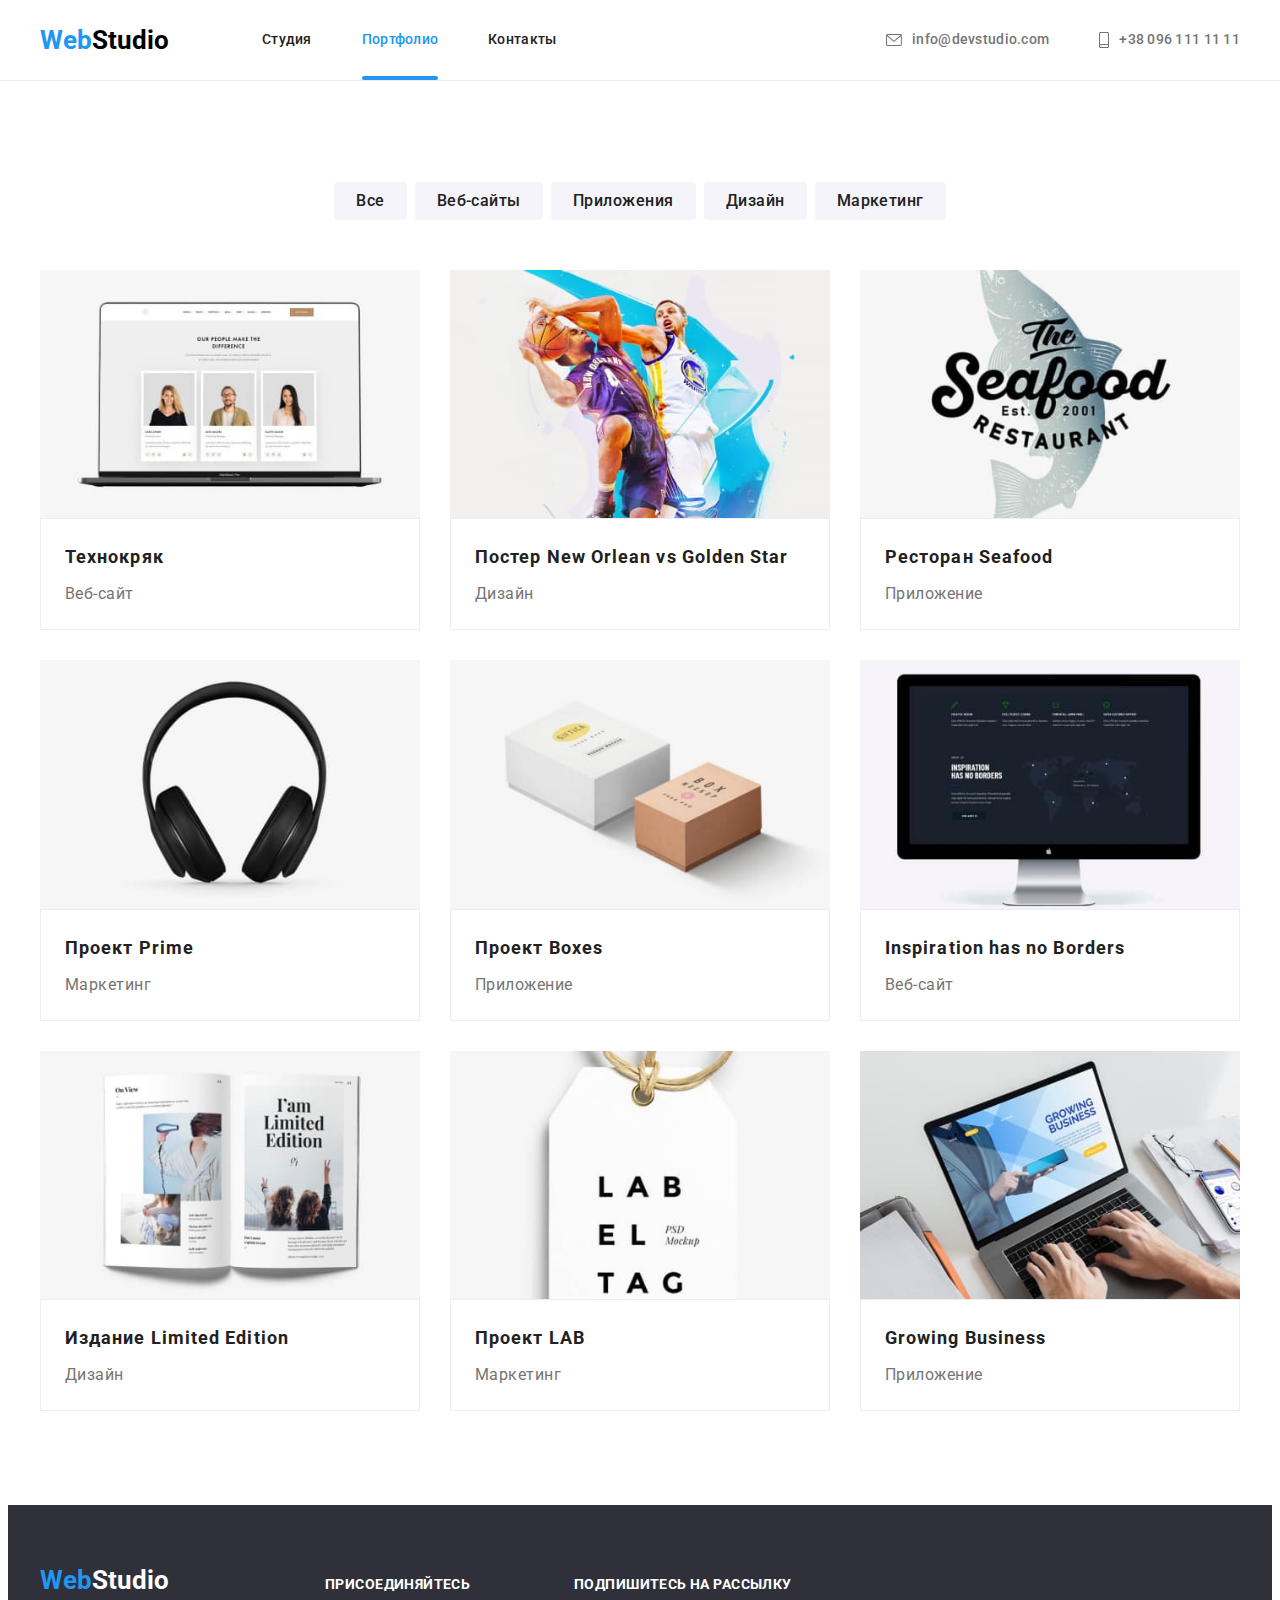
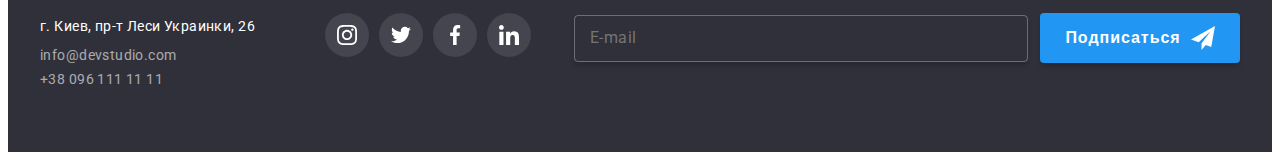
==== commit 0d25a0bb: "Адаптивная верстка" ====
--- a/portfolio.html
+++ b/portfolio.html
@@ -111,39 +111,40 @@
 
     <main>
     <!-- -------------------------ФИЛЬТР----------------------------- -->
-        <h1 class="visually-hiden">Портфолио</h1>
-        <section class="filter">
+        <h1 class="visually-hiden">Галерея</h1>
+        <section class="gallery">
             <div class="conteiner">
-
+            <div class="filter">
                 <ul class="filter__list">
-                    <li class="filter-item">
+                    <li class="filter__item">
                         <button type="button" class="btn">Все</button>
                     </li>
 
-                    <li class="filter-item">
+                    <li class="filter__item">
                         <button type="button" class="btn">Веб-сайты</button>
                     </li>
 
-                    <li class="filter-item">
+                    <li class="filter__item">
                         <button type="button" class="btn">Приложения</button>
                     </li>
 
-                    <li class="filter-item">
+                    <li class="filter__item">
                         <button type="button" class="btn">Дизайн</button>
                     </li>
 
-                    <li class="filter-item">
+                    <li class="filter__item">
                         <button type="button" class="btn">Маркетинг</button>
                     </li>
                 </ul>
-        </section>
+            </div>
+        
                 
-    <!-- ------------------------ГАЛЕРЕЯ-------------------------- -->
-        <section class="galery">
-            <div class="conteiner">
+                <!-- ----------------ГАЛЕРЕЯ------------------- -->
+        
+            
                 <ul class="gallery__list">
-                    <li class="gallery-item">
-                        <a href="" class="gallery-link">
+                    <li class="gallery__item">
+                        <a href="" class="gallery__link">
                             <div class="gallery-link__card">
                                 <div class="gallery-thumb">
                                     <img 
@@ -154,24 +155,24 @@
                                         " 
                                         src="./img/desktop_x1.jpg" 
                                         alt="Экран"
-                                        sizes="(min-width: 1200px) 33vw, (min-width: 768px) 50vw, 100vw" 
-                                    />
-
-                                    <p class="gallery-text">
-                                        Технокряк это современная площадка распространения коронавируса. Компании используют эту платформу для цифрового шпионажа и атак на защищённые сервера конкурентов.
-                                    </p>
-                                </div>
-
-                                <div class="gallery-card">
-                                    <h2 class="gallery-title">Технокряк</h2>
+                                        sizes="(min-width: 1200px) 33vw, (min-width: 768px) 50vw, 90vw" 
+                                    />
+
+                                    <p class="gallery-thumb__text">
+                                        Технокряк это современная площадка распространения коронавируса. Компании используют эту платформу для цифрового шпионажа и атак на защищённые сервера конкурентов.
+                                    </p>
+                                </div>
+
+                                <div class="gallery-card">
+                                    <h2 class="gallery-card__title">Технокряк</h2>
                                     <p>Веб-сайт</p>
                                 </div>
                             </div>
                         </a> 
                     </li>
 
-                    <li class="gallery-item">
-                        <a href="" class="gallery-link">
+                    <li class="gallery__item">
+                        <a href="" class="gallery__link">
                             <div>
                                 <div class="gallery-thumb">
                                     <img 
@@ -182,23 +183,23 @@
                                         " 
                                         src="./img/neworlean_x1.jpg" 
                                         alt="Баскетбол"
-                                        sizes="(min-width: 1200px) 33vw, (min-width: 768px) 50vw, 100vw" 
-                                    />
-                                    <p class="gallery-text">
-                                        Технокряк это современная площадка распространения коронавируса. Компании используют эту платформу для цифрового шпионажа и атак на защищённые сервера конкурентов.
-                                    </p>
-                                </div>
-
-                                <div class="gallery-card">
-                                    <h2 class="gallery-title">Постер New Orlean vs Golden Star</h2>
+                                        sizes="(min-width: 1200px) 33vw, (min-width: 768px) 50vw, 90vw" 
+                                    />
+                                    <p class="gallery-thumb__text">
+                                        Технокряк это современная площадка распространения коронавируса. Компании используют эту платформу для цифрового шпионажа и атак на защищённые сервера конкурентов.
+                                    </p>
+                                </div>
+
+                                <div class="gallery-card">
+                                    <h2 class="gallery-card__title">Постер New Orlean vs Golden Star</h2>
                                     <p>Дизайн</p>
                                 </div>
                             </div>
                         </a>
                     </li>
 
-                    <li class="gallery-item">
-                        <a href="" class="gallery-link">
+                    <li class="gallery__item">
+                        <a href="" class="gallery__link">
                             <div>
                                 <div class="gallery-thumb">
                                     <img 
@@ -209,23 +210,23 @@
                                         " 
                                         src="./img/seafood_x1.jpg" 
                                         alt="Ресторан"
-                                        sizes="(min-width: 1200px) 33vw, (min-width: 768px) 50vw, 100vw" 
-                                    />
-                                    <p class="gallery-text">
-                                        Технокряк это современная площадка распространения коронавируса. Компании используют эту платформу для цифрового шпионажа и атак на защищённые сервера конкурентов.
-                                    </p>
-                                </div>
-
-                                <div class="gallery-card">
-                                    <h2 class="gallery-title">Ресторан Seafood</h2>
+                                        sizes="(min-width: 1200px) 33vw, (min-width: 768px) 50vw, 90vw" 
+                                    />
+                                    <p class="gallery-thumb__text">
+                                        Технокряк это современная площадка распространения коронавируса. Компании используют эту платформу для цифрового шпионажа и атак на защищённые сервера конкурентов.
+                                    </p>
+                                </div>
+
+                                <div class="gallery-card">
+                                    <h2 class="gallery-card__title">Ресторан Seafood</h2>
                                     <p>Приложение</p>
                                 </div>
                             </div>
                         </a>
                     </li>
 
-                    <li class="gallery-item">
-                        <a href="" class="gallery-link">
+                    <li class="gallery__item">
+                        <a href="" class="gallery__link">
                             <div>
                                 <div class="gallery-thumb">
                                     <img 
@@ -236,23 +237,23 @@
                                         " 
                                         src="./img/phones_x1.jpg" 
                                         alt="Наушники"
-                                        sizes="(min-width: 1200px) 33vw, (min-width: 768px) 50vw, 100vw" 
-                                    />
-                                    <p class="gallery-text">
-                                        Технокряк это современная площадка распространения коронавируса. Компании используют эту платформу для цифрового шпионажа и атак на защищённые сервера конкурентов.
-                                    </p>
-                                </div>
-
-                                <div class="gallery-card">
-                                    <h2 class="gallery-title">Проект Prime</h2>
+                                        sizes="(min-width: 1200px) 33vw, (min-width: 768px) 50vw, 90vw" 
+                                    />
+                                    <p class="gallery-thumb__text">
+                                        Технокряк это современная площадка распространения коронавируса. Компании используют эту платформу для цифрового шпионажа и атак на защищённые сервера конкурентов.
+                                    </p>
+                                </div>
+
+                                <div class="gallery-card">
+                                    <h2 class="gallery-card__title">Проект Prime</h2>
                                     <p>Маркетинг</p>
                                 </div>
                             </div>
                         </a> 
                     </li>
 
-                    <li class="gallery-item">
-                        <a href="" class="gallery-link">
+                    <li class="gallery__item">
+                        <a href="" class="gallery__link">
                             <div>
                                 <div class="gallery-thumb">
                                     <img 
@@ -263,23 +264,23 @@
                                         " 
                                         src="./img/boxes_x1.jpg" 
                                         alt="Коробки"
-                                        sizes="(min-width: 1200px) 33vw, (min-width: 768px) 50vw, 100vw" 
-                                    />
-                                    <p class="gallery-text">
-                                        Технокряк это современная площадка распространения коронавируса. Компании используют эту платформу для цифрового шпионажа и атак на защищённые сервера конкурентов.
-                                    </p>
-                                </div>
-
-                                <div class="gallery-card">
-                                    <h2 class="gallery-title">Проект Boxes</h2>
+                                        sizes="(min-width: 1200px) 33vw, (min-width: 768px) 50vw, 90vw" 
+                                    />
+                                    <p class="gallery-thumb__text">
+                                        Технокряк это современная площадка распространения коронавируса. Компании используют эту платформу для цифрового шпионажа и атак на защищённые сервера конкурентов.
+                                    </p>
+                                </div>
+
+                                <div class="gallery-card">
+                                    <h2 class="gallery-card__title">Проект Boxes</h2>
                                     <p>Приложение</p>
                                 </div>
                             </div>
                         </a>
                     </li>
 
-                    <li class="gallery-item">
-                        <a href="" class="gallery-link">
+                    <li class="gallery__item">
+                        <a href="" class="gallery__link">
                             <div>
                                 <div class="gallery-thumb">
                                     <img 
@@ -290,23 +291,23 @@
                                         " 
                                         src="./img/monitor_x1.jpg" 
                                         alt="Монитор"
-                                        sizes="(min-width: 1200px) 33vw, (min-width: 768px) 50vw, 100vw" 
-                                    />
-                                    <p class="gallery-text">
-                                        Технокряк это современная площадка распространения коронавируса. Компании используют эту платформу для цифрового шпионажа и атак на защищённые сервера конкурентов.
-                                    </p>
-                                </div>
-
-                                <div class="gallery-card">
-                                    <h2 class="gallery-title">Inspiration has no Borders</h2>
+                                        sizes="(min-width: 1200px) 33vw, (min-width: 768px) 50vw, 90vw" 
+                                    />
+                                    <p class="gallery-thumb__text">
+                                        Технокряк это современная площадка распространения коронавируса. Компании используют эту платформу для цифрового шпионажа и атак на защищённые сервера конкурентов.
+                                    </p>
+                                </div>
+
+                                <div class="gallery-card">
+                                    <h2 class="gallery-card__title">Inspiration has no Borders</h2>
                                     <p>Веб-сайт</p>
                                 </div>
                             </div>
                         </a> 
                     </li>
 
-                    <li class="gallery-item">
-                        <a href="" class="gallery-link">
+                    <li class="gallery__item">
+                        <a href="" class="gallery__link">
                             <div>
                                 <div class="gallery-thumb">
                                     <img 
@@ -317,23 +318,23 @@
                                         " 
                                         src="./img/magazin_x1.jpg" 
                                         alt="Журнал"
-                                        sizes="(min-width: 1200px) 33vw, (min-width: 768px) 50vw, 100vw" 
-                                    />
-                                    <p class="gallery-text">
-                                        Технокряк это современная площадка распространения коронавируса. Компании используют эту платформу для цифрового шпионажа и атак на защищённые сервера конкурентов.
-                                    </p>
-                                </div>
-
-                                <div class="gallery-card">
-                                    <h2 class="gallery-title">Издание Limited Edition</h2>
+                                        sizes="(min-width: 1200px) 33vw, (min-width: 768px) 50vw, 90vw" 
+                                    />
+                                    <p class="gallery-thumb__text">
+                                        Технокряк это современная площадка распространения коронавируса. Компании используют эту платформу для цифрового шпионажа и атак на защищённые сервера конкурентов.
+                                    </p>
+                                </div>
+
+                                <div class="gallery-card">
+                                    <h2 class="gallery-card__title">Издание Limited Edition</h2>
                                     <p>Дизайн</p>
                                 </div>
                             </div>
                         </a> 
                     </li>
 
-                    <li class="gallery-item">
-                        <a href="" class="gallery-link">
+                    <li class="gallery__item">
+                        <a href="" class="gallery__link">
                             <div>
                                 <div class="gallery-thumb">
                                     <img 
@@ -344,23 +345,23 @@
                                         " 
                                         src="./img/lab_x1.jpg" 
                                         alt="Бирка"
-                                        sizes="(min-width: 1200px) 33vw, (min-width: 768px) 50vw, 100vw" 
-                                    />
-                                    <p class="gallery-text">
-                                        Технокряк это современная площадка распространения коронавируса. Компании используют эту платформу для цифрового шпионажа и атак на защищённые сервера конкурентов.
-                                    </p>
-                                </div>
-
-                                <div class="gallery-card">
-                                    <h2 class="gallery-title">Проект LAB</h2>
+                                        sizes="(min-width: 1200px) 33vw, (min-width: 768px) 50vw, 90vw" 
+                                    />
+                                    <p class="gallery-thumb__text">
+                                        Технокряк это современная площадка распространения коронавируса. Компании используют эту платформу для цифрового шпионажа и атак на защищённые сервера конкурентов.
+                                    </p>
+                                </div>
+
+                                <div class="gallery-card">
+                                    <h2 class="gallery-card__title">Проект LAB</h2>
                                     <p>Маркетинг</p>
                                 </div>
                             </div>
                         </a> 
                     </li>
 
-                    <li class="gallery-item">
-                        <a href="" class="gallery-link">
+                    <li class="gallery__item">
+                        <a href="" class="gallery__link">
                             <div>
                                 <div class="gallery-thumb">
                                     <img 
@@ -371,15 +372,15 @@
                                         " 
                                         src="./img/notebook_x1.jpg" 
                                         alt="Ноутбук"
-                                        sizes="(min-width: 1200px) 33vw, (min-width: 768px) 50vw, 100vw" 
-                                    />
-                                    <p class="gallery-text">
-                                        Технокряк это современная площадка распространения коронавируса. Компании используют эту платформу для цифрового шпионажа и атак на защищённые сервера конкурентов.
-                                    </p>
-                                </div>
-
-                                <div class="gallery-card">
-                                    <h2 class="gallery-title">Growing Business</h2>
+                                        sizes="(min-width: 1200px) 33vw, (min-width: 768px) 50vw, 90vw" 
+                                    />
+                                    <p class="gallery-thumb__text">
+                                        Технокряк это современная площадка распространения коронавируса. Компании используют эту платформу для цифрового шпионажа и атак на защищённые сервера конкурентов.
+                                    </p>
+                                </div>
+
+                                <div class="gallery-card">
+                                    <h2 class="gallery-card__title">Growing Business</h2>
                                     <p>Приложение</p>
                                 </div>
                             </div>
@@ -395,10 +396,10 @@
     <footer class="footer">
         <div class="conteiner footer--flex">
             <div class="footer__tablet">
-                <section class="footer-address">
+                <div class="footer-address">
                     <a href="" class="logo">Web<span class="logo--white">Studio</span></a>
-                    <address>
-    
+    
+                    <div>
                         <ul class="address">
                             <li class="address__item">
                                 <a href="" class="adress__link">г. Киев, пр-т Леси Украинки, 26</a>
@@ -412,10 +413,10 @@
                                 <a href="tel:+380961111111" class="contacts__link">+38 096 111 11 11</a>
                             </li>
                         </ul>
-                    </address>
-                </section>
-    
-                <section class="footer-net">
+                    </div>
+                </div>
+    
+                <div class="footer-net">
                     <b class="footer__title">ПРИСОЕДИНЯЙТЕСЬ</b>
     
                     <ul class="social">
@@ -451,7 +452,7 @@
                             </a>
                         </li>
                     </ul>
-                </section>
+                </div>
             </div>
     
     
--- a/css/main.min.css
+++ b/css/main.min.css
@@ -1,2 +1,2 @@
-:root{--main-color: #757575;--secondary-color: #212121;--accent-color: #2196F3;--brand-white-color: #FFFFFF;--logo-black-color: #000000;--mail-footer-color: rgba(255, 255, 255, 0.6);--secondary-background: #F5F4FA;--footer-background: #2F303A;--icon-color: #AFB1B8;--header-border: #ECECEC;--gallery-border: #EEEEEE;--item-gap: 30px;--hero-max-width: 1600px;--hero-min-height: 600px;--shadow: 0px 2px 1px 0px rgba(0, 0, 0, 0.2), 0px 1px 1px 0px rgba(0, 0, 0, 0.14), 0px 1px 3px 0px rgba(0, 0, 0, 0.12);--shadow-hero-button: 0px 4px 4px 0px #00000026;--shadow-filter-button: 0px 2px 2px 0px rgba(0, 0, 0, 0.12), 0px 1px 2px 0px rgba(0, 0, 0, 0.08), 0px 3px 1px 0px rgba(0, 0, 0, 0.1);--shadow-modal: 0px 2px 1px 0px #00000033, 0px 1px 1px 0px #00000024, 0px 1px 3px 0px #0000001F;--shadow-gallery: 0px 2px 2px 0px rgba(0, 0, 0, 0.12), 0px 1px 2px 0px rgba(0, 0, 0, 0.08), 0px 3px 1px 0px rgba(0, 0, 0, 0.1)}h1,h2,h3,p{margin-top:0;margin-bottom:0}img{display:block;max-width:100%;height:auto}ul{padding:0;margin:0;list-style:none}a{text-decoration:none}.body{background-color:var(--brand-white-color);color:var(--main-color);font-family:Roboto, sans-serif;padding-top:60px}@media screen and (min-width: 768px){.body{padding-top:80px}}.conteiner{margin-left:auto;margin-right:auto;padding-left:15px;padding-right:15px;width:100%}@media screen and (min-width: 480px){.conteiner{width:480px}}@media screen and (min-width: 768px){.conteiner{width:768px}}@media screen and (min-width: 1200px){.conteiner{width:1200px}}.section__title{display:block;text-align:center;color:var(--secondary-color);font-weight:700;font-size:28px;line-height:1.17;letter-spacing:.03em;margin-bottom:30px}@media screen and (min-width: 1200px){.section__title{color:var(--secondary-color);font-weight:700;font-size:36px;line-height:1.17;letter-spacing:.03em;margin-bottom:50px}}.visually-hiden{position:absolute;width:1px;height:1px;margin:-1px;border:0;padding:0;clip:rect(0 0 0 0);overflow:hidden}.header{position:fixed;z-index:9;top:0;left:0;width:100%;display:flex;align-items:center;background-color:var(--brand-white-color);border-bottom:1px solid var(--header-border);min-height:60px}@media screen and (min-width: 768px){.header{min-height:80px}}.header-box{display:flex;align-items:center;justify-content:space-between}.logo{color:var(--accent-color);font-weight:700;font-size:26px;line-height:1.19;letter-spacing:.03}.logo--black{color:var(--logo-black-color)}.logo--white{color:var(--brand-white-color)}.nav{display:flex;align-items:center}@media screen and (max-width: 768px){.nav{justify-content:space-between;width:100%}}.nav-button{display:flex;align-items:center;justify-content:center;cursor:pointer;width:40px;height:40px;border:transparent;background-color:transparent}.menu-container .nav-button{align-self:flex-end}@media screen and (min-width: 768px){.nav-button{display:none}}.nav-button__icon{width:40px;height:40px;transition:fill 250ms cubic-bezier(0.4, 0, 0.2, 1)}.nav-button:hover .nav-button__icon,.nav-button:focus .nav-button__icon{fill:var(--accent-color)}.site-nav__icon{width:40px;height:40px;transition:fill 250ms cubic-bezier(0.4, 0, 0.2, 1)}.nav-button:hover .site-nav__icon,.nav-button:focus .site-nav__icon{fill:var(--accent-color)}@media screen and (max-width: 767px){.menu-container{position:absolute;left:0;top:0;z-index:10;display:flex;flex-direction:column;justify-content:space-between;width:100vw;height:100vh;background-color:var(--brand-white-color);padding-left:40px;padding-right:15px;padding-top:10px;padding-bottom:48px;transform:translateX(-100%);transition:transform 350ms cubic-bezier(0.4, 0, 0.2, 1)}.menu-container.is-open{transform:translateX(0)}}@media screen and (max-width: 767px){.site-nav{margin-bottom:auto}}@media screen and (min-width: 768px){.site-nav{display:flex;margin-left:88px}}@media screen and (min-width: 1200px){.site-nav{margin-left:93px}}@media screen and (max-width: 767px){.site-nav__item:not(:last-child){margin-bottom:32px}}@media screen and (min-width: 768px){.site-nav__item{position:relative;left:0;top:0}.site-nav__item:not(:last-child){margin-right:50px}}.site-nav__link{transition:color 250ms cubic-bezier(0.4, 0, 0.2, 1)}@media screen and (max-width: 767px){.site-nav__link{color:var(--secondary-color);font-weight:500;font-size:40px;line-height:1.17;letter-spacing:.02em;transition:color 250ms cubic-bezier(0.4, 0, 0.2, 1)}}@media screen and (min-width: 768px){.site-nav__link{color:var(--secondary-color);font-weight:500;font-size:14px;line-height:1.14;letter-spacing:.02em;display:block;padding-top:32px;padding-bottom:32px}}.site-nav__link:hover,.site-nav__link:focus{color:var(--accent-color)}.site-nav__link.site-nav__link--current{color:var(--accent-color)}@media screen and (min-width: 768px){.site-nav__link--current::after{position:absolute;left:0;bottom:0;display:inline-block;content:"";width:100%;height:4px;border-radius:2px;background-color:var(--accent-color)}}@media screen and (max-width: 767px){.site-contacts{margin-bottom:64px}}@media screen and (min-width: 768px){.site-contacts{display:none}}.site-contacts__item:not(:last-child){margin-bottom:32px}.site-contacts__link{color:var(--secondary-color);font-weight:500;font-size:34px;line-height:1.17;letter-spacing:.02em;transition:color 250ms cubic-bezier(0.4, 0, 0.2, 1)}.site-contacts__link:hover,.site-contacts__link:focus{color:var(--accent-color)}.site-contacts__mail{color:var(--secondary-color);font-weight:500;font-size:24px;line-height:1.17;letter-spacing:.02em;transition:color 250ms cubic-bezier(0.4, 0, 0.2, 1)}.site-contacts__mail:hover,.site-contacts__mail:focus{color:var(--accent-color)}@media screen and (max-width: 767px){.site-social{display:flex;align-items:center;flex-wrap:wrap}}@media screen and (min-width: 768px){.site-social{display:none}}@media screen and (min-width: 415px){.site-social__item:not(:last-child){padding-right:10px;border-right:1px solid rgba(33,33,33,0.2)}.site-social__item:not(:first-child){padding-left:10px}}.site-social__item:not(:last-child){padding-right:5px;border-right:1px solid rgba(33,33,33,0.2)}.site-social__item:not(:first-child){padding-left:5px}.site-social__link{color:var(--secondary-color);font-weight:500;font-size:18px;line-height:1.22;letter-spacing:.02em;transition:color 250ms cubic-bezier(0.4, 0, 0.2, 1)}@media screen and (max-width: 415px){.site-social__link{color:var(--secondary-color);font-weight:500;font-size:14px;line-height:1.22;letter-spacing:.02em}}.site-social__link:hover,.site-social__link:focus{color:var(--accent-color)}@media screen and (max-width: 767px){.contacts-nav{display:none}}@media screen and (min-width: 768px){.contacts-nav{display:block}}@media screen and (min-width: 1200px){.contacts-nav{display:inline-flex}}@media screen and (min-width: 1200px){.contacts-nav__item:not(:last-child){margin-right:50px}}.contacts-nav__link{display:inline-flex;transition:color 250ms cubic-bezier(0.4, 0, 0.2, 1)}@media screen and (max-width: 1199px){.contacts-nav__link{color:var(--main-color);font-weight:500;font-size:12px;line-height:1.17;letter-spacing:.02em;padding-top:5px;padding-bottom:5px}}@media screen and (min-width: 1200px){.contacts-nav__link{color:var(--main-color);font-weight:500;font-size:14px;line-height:1.14;letter-spacing:.02em;padding-top:32px;padding-bottom:32px}}.contacts-nav__link:hover,.contacts-nav__link:focus{color:var(--accent-color)}.contacts-nav__icon-mail{fill:var(--main-color);align-self:center;transition:fill 250ms cubic-bezier(0.4, 0, 0.2, 1)}@media screen and (max-width: 1199px){.contacts-nav__icon-mail{width:14px;height:10px;margin-right:8px}}@media screen and (min-width: 1200px){.contacts-nav__icon-mail{color:var(--main-color);font-weight:500;font-size:14px;line-height:1.14;letter-spacing:.02em;width:16px;height:12px;margin-right:10px}}.contacts-nav__link:hover .contacts-nav__icon-mail,.contacts-nav__link:focus .contacts-nav__icon-mail{fill:var(--accent-color)}.contacts-nav__icon-phone{fill:var(--main-color);align-self:center;transition:fill 250ms cubic-bezier(0.4, 0, 0.2, 1)}@media screen and (max-width: 1199px){.contacts-nav__icon-phone{width:10px;height:14px;margin-right:8px}}@media screen and (min-width: 1200px){.contacts-nav__icon-phone{color:var(--main-color);font-weight:500;font-size:14px;line-height:1.14;letter-spacing:.02em;width:10px;height:16px;margin-right:10px}}.contacts-nav__link:hover .contacts-nav__icon-phone,.contacts-nav__link:focus .contacts-nav__icon-phone{fill:var(--accent-color)}.hero{background-color:var(--footer-background);text-align:center;margin-left:auto;margin-right:auto;max-width:480px;min-height:400px;padding-top:118px;padding-bottom:118px;background-image:linear-gradient(to right, rgba(47,48,58,0.4), rgba(47,48,58,0.4)),url(../img/hero-mobile_x1.jpg);background-repeat:no-repeat;background-position:center;background-size:cover}@media (min-device-pixel-ratio: 2), (-webkit-min-device-pixel-ratio: 2), (min-resolution: 192dpi), (min-resolution: 2dppx){.hero{background-image:url("../img/hero-mobile_x2.jpg")}}@media (min-device-pixel-ratio: 3), (-webkit-min-device-pixel-ratio: 3), (min-resolution: 288dpi), (min-resolution: 3dppx){.hero{background-image:url("../img/hero-mobile_x3.jpg")}}@media screen and (min-width: 480px){.hero{max-width:768px;min-height:400px;padding-top:118px;padding-bottom:118px;background-image:linear-gradient(to right, rgba(47,48,58,0.4), rgba(47,48,58,0.4)),url(../img/hero-tablet_x1.jpg)}}@media screen and (min-width: 480px) and (min-device-pixel-ratio: 2), screen and (min-width: 480px) and (-webkit-min-device-pixel-ratio: 2), screen and (min-width: 480px) and (min-resolution: 192dpi), screen and (min-width: 480px) and (min-resolution: 2dppx){.hero{background-image:url("../img/hero-tablet_x2.jpg")}}@media screen and (min-width: 480px) and (min-device-pixel-ratio: 3), screen and (min-width: 480px) and (-webkit-min-device-pixel-ratio: 3), screen and (min-width: 480px) and (min-resolution: 288dpi), screen and (min-width: 480px) and (min-resolution: 3dppx){.hero{background-image:url("../img/hero-tablet_x3.jpg")}}@media screen and (min-width: 768px){.hero{max-width:1600px;min-height:600px;padding-top:200px;padding-bottom:200px;background-image:linear-gradient(to right, rgba(47,48,58,0.4), rgba(47,48,58,0.4)),url(../img/hero-desktop_x1.jpg)}}@media screen and (min-width: 768px) and (min-device-pixel-ratio: 2), screen and (min-width: 768px) and (-webkit-min-device-pixel-ratio: 2), screen and (min-width: 768px) and (min-resolution: 192dpi), screen and (min-width: 768px) and (min-resolution: 2dppx){.hero{background-image:url("../img/hero-desktop_x2.jpg")}}@media screen and (min-width: 768px) and (min-device-pixel-ratio: 3), screen and (min-width: 768px) and (-webkit-min-device-pixel-ratio: 3), screen and (min-width: 768px) and (min-resolution: 288dpi), screen and (min-width: 768px) and (min-resolution: 3dppx){.hero{background-image:url("../img/hero-desktop_x3.jpg")}}.hero__title{color:var(--brand-white-color);font-weight:900;font-size:26px;line-height:1.62;letter-spacing:.06em;text-transform:uppercase;margin-bottom:30px}@media screen and (min-width: 1200px){.hero__title{color:var(--brand-white-color);font-weight:900;font-size:44px;line-height:1.36;letter-spacing:.06em}}.hero__button{background-color:var(--accent-color);font-family:inherit;color:var(--brand-white-color);font-weight:700;font-size:16px;line-height:1.88;letter-spacing:.02em;display:inline-block;align-items:center;cursor:pointer;text-align:center;letter-spacing:0.06em;border:transparent;border-top-left-radius:4px;border-top-right-radius:4px;border-bottom-left-radius:4px;border-bottom-right-radius:4px;padding:10px 32px;box-shadow:var(--shadow-hero-button);transition:background-color 250ms cubic-bezier(0.4, 0, 0.2, 1)}.hero__button:hover,.hero__button:focus{background-color:#188CE8}.features{padding-top:60px;padding-bottom:60px}@media screen and (min-width: 1200px){.features{padding-top:94px;padding-bottom:0}}.features__list{display:block}@media screen and (min-width: 768px){.features__list{display:flex;flex-wrap:wrap;justify-content:center;margin-right:calc( -1 * var(--item-gap));margin-bottom:calc( -1 * var(--item-gap))}}.features__item{color:var(--main-color);font-weight:400;font-size:14px;line-height:1.71;letter-spacing:.03em}@media screen and (max-width: 767px){.features__item:not(:last-child){margin-bottom:var(--item-gap)}}@media screen and (min-width: 768px){.features__item{flex-basis:calc(100% / 2 - var(--item-gap));margin-right:var(--item-gap);margin-bottom:var(--item-gap)}}@media screen and (min-width: 1200px){.features__item{flex-basis:calc(100% / 4 - var(--item-gap))}}.features__box{display:flex;align-items:center;height:120px;background-color:var(--secondary-background);margin-bottom:var(--item-gap);border-radius:4px;justify-content:center}.features__icon{width:70px;height:70px}.features__title{color:var(--secondary-color);font-weight:700;font-size:14px;line-height:1.14;letter-spacing:.03em;text-transform:uppercase;display:inline-block;margin-bottom:10px}@media screen and (max-width: 767px){.features__title{display:block;text-align:center}}@media screen and (max-width: 1199px){.work{display:none}}@media screen and (min-width: 1200px){.work{padding-top:94px;padding-bottom:94px}}.work__list{display:flex;align-items:center;justify-content:center;margin-right:calc( -1 * var(--item-gap))}.work__item{flex-basis:calc(100% / 3 - var(--item-gap));margin-right:var(--item-gap)}.work__thumb{display:block;position:relative;left:0;top:0}.work__text{display:block;position:absolute;left:0;bottom:0;color:var(--brand-white-color);font-weight:400;font-size:14px;line-height:1.14;letter-spacing:.03em;width:100%;padding-top:27px;padding-bottom:27px;margin-bottom:0;background-color:rgba(47,48,58,0.8);text-align:center}.team{background-color:var(--secondary-background)}@media screen and (max-width: 1199px){.team{padding-top:60px;padding-bottom:60px}}@media screen and (min-width: 1200px){.team{padding-top:94px;padding-bottom:94px}}.team__list{display:block}@media screen and (min-width: 768px){.team__list{display:flex;align-items:center;flex-wrap:wrap;justify-content:center;margin-right:calc( -1 * var(--item-gap));margin-bottom:calc( -1 * var(--item-gap))}}.team__item{max-width:450px;text-align:center;color:var(--main-color);font-weight:400;font-size:16px;line-height:1.19;letter-spacing:.03em;background-color:var(--brand-white-color);box-shadow:var(--shadow);border-radius:3px;overflow:hidden}@media screen and (max-width: 768px){.team__item:not(:last-child){margin-bottom:var(--item-gap)}}@media screen and (min-width: 768px){.team__item{flex-basis:calc(100% / 2 - var(--item-gap));margin-right:var(--item-gap);margin-bottom:var(--item-gap)}}@media screen and (min-width: 1200px){.team__item{flex-basis:calc(100% / 4 - var(--item-gap))}}.team__card{padding-top:30px;padding-bottom:30px}.team__title{color:var(--secondary-color);font-weight:500;font-size:16px;line-height:1.19;letter-spacing:.03em;text-align:center;display:inline-block;margin-bottom:10px}.team__text{display:block;margin-bottom:16px}.social{display:flex;align-items:center;justify-content:center}.social__item{margin-right:10px}.social__item:last-child{margin-right:0}.social__link{display:flex;align-items:center;height:44px;width:44px;background-color:transparent;border-radius:50%;justify-content:center;transition:background-color 250ms cubic-bezier(0.4, 0, 0.2, 1)}.social__link:hover,.social__link:focus{background-color:var(--accent-color)}.social__icon{width:20px;height:20px;fill:var(--icon-color);transition:fill 250ms cubic-bezier(0.4, 0, 0.2, 1)}.social__link:hover .social__icon,.social__link:focus .social__icon{fill:var(--brand-white-color)}.client{padding-top:60px;padding-bottom:60px}@media screen and (min-width: 1200px){.client{padding-top:94px;padding-bottom:94px}}.client__list{display:flex;align-items:center;flex-wrap:wrap;justify-content:center;margin-right:calc( -1 * var(--item-gap));margin-bottom:calc( -1 * var(--item-gap))}.client__item{flex-basis:calc(100% / 2 - var(--item-gap));margin-right:var(--item-gap);margin-bottom:var(--item-gap)}@media screen and (min-width: 768px){.client__item{flex-basis:calc(100% / 3 - var(--item-gap))}}@media screen and (min-width: 1200px){.client__item{flex-basis:calc(100% / 6 - var(--item-gap))}}.client__link{display:flex;align-items:center;height:92px;max-width:226px;border:1px solid var(--icon-color);background-color:transparent;border-radius:4px;justify-content:center;transition:border-color 250ms cubic-bezier(0.4, 0, 0.2, 1)}.client__link:hover,.client__link:focus{border-color:var(--accent-color)}.client__icon{width:106px;height:60px;fill:var(--icon-color);transition:fill 250ms cubic-bezier(0.4, 0, 0.2, 1)}.client__box:hover .client__icon,.client__box:focus .client__icon{fill:var(--accent-color)}.filter{padding-top:60px;padding-bottom:40px}@media screen and (min-width: 768px){.filter{padding-bottom:30px}}@media screen and (min-width: 1200px){.filter{padding-top:94px;padding-bottom:50px}}.filter__list{display:flex;align-items:center;flex-wrap:wrap;margin-right:-8px;margin-bottom:-15px}@media screen and (min-width: 768px){.filter__list{justify-content:center}}.filter-item{color:var(--main-color);font-weight:400;font-size:16px;line-height:1.88;letter-spacing:.03em;margin-right:8px;margin-bottom:15px}.btn{background-color:var(--secondary-background);cursor:pointer;border:transparent;font-family:inherit;color:var(--secondary-color);font-weight:500;font-size:16px;line-height:1.63;letter-spacing:.03em;text-align:center;display:inline-block;padding:6px 22px;border-top-left-radius:4px;border-top-right-radius:4px;border-bottom-left-radius:4px;border-bottom-right-radius:4px;transition:color 250ms cubic-bezier(0.4, 0, 0.2, 1),background-color 250ms cubic-bezier(0.4, 0, 0.2, 1),box-shadow 250ms cubic-bezier(0.4, 0, 0.2, 1)}.btn:hover,.btn:focus{color:var(--brand-white-color);background-color:var(--accent-color);box-shadow:var(--shadow-filter-button)}.galery{padding-top:0;padding-bottom:60px}@media screen and (min-width: 1200px){.galery{padding-top:0;padding-bottom:94px}}.gallery__list{display:block}@media screen and (min-width: 768px){.gallery__list{display:flex;flex-wrap:wrap;margin-right:calc( -1 * var(--item-gap));margin-bottom:calc( -1 * var(--item-gap))}}.gallery-item{background-color:var(--brand-white-color);max-width:450px}@media screen and (max-width: 767px){.gallery-item:not(:last-child){margin-bottom:var(--item-gap)}}@media screen and (min-width: 768px){.gallery-item{flex-basis:calc(100% / 2 - var(--item-gap));margin-right:var(--item-gap);margin-bottom:var(--item-gap)}}@media screen and (min-width: 1200px){.gallery-item{flex-basis:calc(100% / 3 - var(--item-gap))}}.gallery-link{display:block;transition:box-shadow 250ms cubic-bezier(0.4, 0, 0.2, 1)}.gallery-link:hover,.gallery-link:focus{box-shadow:var(--shadow-gallery);cursor:pointer}.gallery-thumb{position:relative;left:0;top:0;overflow:hidden}.gallery-text{position:absolute;left:0;top:100%;display:flex;align-items:center;color:var(--brand-white-color);font-weight:400;font-size:16px;line-height:1.56;letter-spacing:.03em;text-align:left;padding:24px;width:100%;height:100%;background-color:rgba(33,150,243,0.9);z-index:8;transition:transform 250ms cubic-bezier(0.4, 0, 0.2, 1)}@media screen and (min-width: 415px){.gallery-text{color:var(--brand-white-color);font-weight:400;font-size:18px;line-height:1.56;letter-spacing:.03em}}.gallery-link:hover .gallery-text,.gallery-link:focus .gallery-text{transform:translateY(-100%)}.gallery-card{color:var(--main-color);font-weight:400;font-size:16px;line-height:1.88;letter-spacing:.03em;padding:20px 24px;border:1px solid var(--gallery-border)}.gallery-title{color:var(--secondary-color);font-weight:700;font-size:18px;line-height:2;letter-spacing:.06em;display:inline-block;margin-bottom:4px}.footer{background-color:var(--footer-background);padding-top:60px;padding-bottom:60px}.footer--flex{display:block;text-align:center}@media screen and (min-width: 1200px){.footer--flex{display:flex;align-items:baseline}}@media screen and (min-width: 768px){.footer__tablet{display:flex;align-items:baseline;justify-content:center}}@media screen and (max-width: 1199px){.footer-address{margin-bottom:60px}}@media screen and (min-width: 768px) and (max-width: 1199px){.footer-address{text-align:center;margin-right:165px}}@media screen and (min-width: 1200px){.footer-address{text-align:left;margin-right:70px}}@media screen and (max-width: 767px){.footer-net{margin-bottom:60px}}@media screen and (min-width: 768px) and (max-width: 1199px){.footer-net{text-align:center}}@media screen and (min-width: 1200px){.footer-net{margin-right:93px}}.footer__title{color:var(--brand-white-color);font-weight:700;font-size:14px;line-height:1.14;letter-spacing:.03em;text-transform:uppercase;display:block;margin-bottom:20px}.footer--link{background-color:rgba(255,255,255,0.1);transition:background-color 250ms cubic-bezier(0.4, 0, 0.2, 1)}.footer--link:hover,.footer--link:focus{background-color:var(--accent-color)}.footer--icon{fill:var(--brand-white-color)}.address__item{margin-bottom:9px}.address__item:last-child{margin-bottom:0}.address__item:first-child{margin-top:20px}.adress__link{color:var(--brand-white-color);font-weight:400;font-size:14px;line-height:1.19;letter-spacing:.03em;transition:color 250ms cubic-bezier(0.4, 0, 0.2, 1)}.adress__link:hover,.adress__link:focus{color:var(--accent-color)}.contacts__link{color:var(--mail-footer-color);font-weight:400;font-size:14px;line-height:1.71;letter-spacing:.03em;transition:color 250ms cubic-bezier(0.4, 0, 0.2, 1)}.contacts__link:hover,.contacts__link:focus{color:var(--accent-color)}.subscribe{text-align:center;color:var(--main-color);font-weight:400;font-size:16px;line-height:1.25;letter-spacing:.03em}@media screen and (min-width: 1200px){.subscribe{text-align:left}}.subscribe-form{display:flex;align-items:center}@media screen and (max-width: 1199px){.subscribe-form{flex-direction:column}}.subscribe-mail{position:relative;display:flex}@media screen and (max-width: 1199px){.subscribe-mail{margin-bottom:20px}}@media screen and (min-width: 1200px){.subscribe-mail{margin-right:12px}}.subscribe-mail__label{position:absolute;left:16px;top:50%;transform:translate(0, -50%)}.subscribe-mail__input{padding:15px 16px 15px 78px;max-width:450px;border:1px solid rgba(255,255,255,0.3);border-radius:4px;box-shadow:0px 4px 4px 0px rgba(0,0,0,0.15);background-color:transparent;color:var(--brand-white-color)}@media screen and (min-width: 480px){.subscribe-mail__input{width:450px}}.subscribe-btn{display:flex;align-items:center;justify-content:center;cursor:pointer;width:200px;height:50px;border:transparent;border-radius:4px;box-shadow:0px 4px 4px 0px rgba(0,0,0,0.15);background-color:var(--accent-color);color:var(--brand-white-color);font-weight:700;font-size:16px;line-height:1.88;letter-spacing:.06em;text-align:center;transition:background-color 250ms cubic-bezier(0.4, 0, 0.2, 1)}.subscribe-btn:hover,.subscribe-btn:focus{background-color:#188CE8}.subscribe-btn__icon{width:24px;height:24px;fill:var(--brand-white-color);margin-left:10px}.backdrop{position:fixed;left:0;top:0;z-index:19;width:100%;height:100%;background-color:rgba(0,0,0,0.2);display:flex;align-items:center;justify-content:center;transition:opacity 300ms cubic-bezier(0.4, 0, 0.2, 1),visibility 300ms cubic-bezier(0.4, 0, 0.2, 1)}.modal{position:relative;z-index:20;transform:scale(1);border-radius:4px;box-shadow:var(--shadow-modal);background-color:var(--brand-white-color);padding:40px;transition:transform 300ms cubic-bezier(0.4, 0, 0.2, 1)}@media screen and (min-width: 480px){.modal{max-width:450px;min-height:609px}}@media screen and (min-width: 1200px){.modal{max-width:528px;min-height:581px}}.modal__button{position:absolute;right:8px;top:8px;z-index:2;display:flex;align-items:center;height:30px;width:30px;background-color:transparent;border-radius:50%;border-color:rgba(0,0,0,0.1);border-width:1px;border-style:solid;justify-content:center;cursor:pointer}.modal__icon-btn{width:18px;height:18px;fill:var(--logo-black-color);transition:fill 250ms cubic-bezier(0.4, 0, 0.2, 1)}.modal__button:hover .modal__icon-btn,.modal__button:focus .modal__icon-btn{fill:var(--accent-color)}.modal-form{color:var(--main-color);font-weight:400;font-size:12px;line-height:1.17;letter-spacing:.01em;text-align:left}.modal-form__title{display:block;margin-bottom:12px;color:var(--secondary-color);font-weight:700;font-size:20px;line-height:1.15;letter-spacing:.03em;text-align:center}.modal-form__field{position:relative;display:flex;flex-direction:column;margin-bottom:10px}.modal-form__label{margin-bottom:4px}.modal-form__input{padding:12px 16px 12px 35px;max-width:100%;border:1px solid rgba(33,33,33,0.2);border-radius:4px;transition:border-color 250ms cubic-bezier(0.4, 0, 0.2, 1)}.modal-form__fild-coments .modal-form__input{resize:none}.modal-form__input::placeholder{color:rgba(117,117,117,0.5)}.modal-form__input:hover,.modal-form__input:focus{border-color:var(--accent-color)}.modal-form__icon{position:absolute;pointer-events:none;width:18px;height:18px;left:12px;bottom:11px;fill:var(--logo-black-color);transition:fill 250ms cubic-bezier(0.4, 0, 0.2, 1)}.modal-form__input:hover+.modal-form__icon,.modal-form__input:focus+.modal-form__icon{fill:var(--accent-color)}.modal-form__fild-coments{margin-bottom:20px}.modal-form__coments{padding:12px}.modal-form__checkbox-field{display:flex;align-items:center;margin-bottom:30px}.modal-form__checkbox-label{display:flex;align-items:center}@media screen and (max-width: 1199px){.modal-form__checkbox-label{color:var(--main-color);font-weight:400;font-size:12px;line-height:1.17;letter-spacing:.01em}}@media screen and (min-width: 1200px){.modal-form__checkbox-label{color:var(--main-color);font-weight:400;font-size:14px;line-height:1.71;letter-spacing:.03em}}.modal-form__checkbox-input{position:absolute;-webkit-appearance:none;-moz-appearance:none;appearance:none}.modal-form__checkbox-icon{width:16px;height:15px;border:2px solid var(--logo-black-color);border-radius:2px;fill:transparent;background-color:transparent;margin-right:8px;cursor:pointer;transition:background-color 250ms cubic-bezier(0.4, 0, 0.2, 1),border-color 250ms cubic-bezier(0.4, 0, 0.2, 1),fill 250ms cubic-bezier(0.4, 0, 0.2, 1)}.modal-form__checkbox-input:checked+.modal-form__checkbox-label>.modal-form__checkbox-icon{border-color:var(--accent-color);background-color:var(--accent-color);fill:var(--brand-white-color)}.modal-form__link{color:var(--accent-color);margin-left:3px}.modal-form__btn{display:block;align-items:center;text-align:center;margin-left:auto;margin-right:auto;width:200px;height:50px;border:transparent;border-radius:4px;box-shadow:0px 4px 4px 0px rgba(0,0,0,0.15);background-color:var(--accent-color);cursor:pointer;color:var(--brand-white-color);font-weight:700;font-size:16px;line-height:1.88;letter-spacing:.06em;transition:background-color 250ms cubic-bezier(0.4, 0, 0.2, 1)}.modal-form__btn:hover,.modal-form__btn:focus{background-color:#188CE8}.backdrop.is-hidden{opacity:0;pointer-events:none;visibility:hidden}.backdrop.is-hidden .modal{transform:scale(0.5)}
+:root{--main-color: #757575;--secondary-color: #212121;--accent-color: #2196F3;--brand-white-color: #FFFFFF;--logo-black-color: #000000;--mail-footer-color: rgba(255, 255, 255, 0.6);--secondary-background: #F5F4FA;--footer-background: #2F303A;--icon-color: #AFB1B8;--header-border: #ECECEC;--gallery-border: #EEEEEE;--item-gap: 30px;--hero-max-width: 1600px;--hero-min-height: 600px;--shadow: 0px 2px 1px 0px rgba(0, 0, 0, 0.2), 0px 1px 1px 0px rgba(0, 0, 0, 0.14), 0px 1px 3px 0px rgba(0, 0, 0, 0.12);--shadow-hero-button: 0px 4px 4px 0px #00000026;--shadow-filter-button: 0px 2px 2px 0px rgba(0, 0, 0, 0.12), 0px 1px 2px 0px rgba(0, 0, 0, 0.08), 0px 3px 1px 0px rgba(0, 0, 0, 0.1);--shadow-modal: 0px 2px 1px 0px #00000033, 0px 1px 1px 0px #00000024, 0px 1px 3px 0px #0000001F;--shadow-gallery: 0px 2px 2px 0px rgba(0, 0, 0, 0.12), 0px 1px 2px 0px rgba(0, 0, 0, 0.08), 0px 3px 1px 0px rgba(0, 0, 0, 0.1)}h1,h2,h3,p{margin-top:0;margin-bottom:0}img{display:block;max-width:100%;height:auto}ul{padding:0;margin:0;list-style:none}a{text-decoration:none}.body{background-color:var(--brand-white-color);color:var(--main-color);font-family:Roboto, sans-serif;padding-top:60px}@media screen and (min-width: 768px){.body{padding-top:80px}}.conteiner{margin-left:auto;margin-right:auto;padding-left:15px;padding-right:15px;width:100%}@media screen and (min-width: 480px){.conteiner{width:480px}}@media screen and (min-width: 768px){.conteiner{width:768px}}@media screen and (min-width: 1200px){.conteiner{width:1200px}}.section__title{display:block;text-align:center;color:var(--secondary-color);font-weight:700;font-size:28px;line-height:1.17;letter-spacing:.03em;margin-bottom:30px}@media screen and (min-width: 1200px){.section__title{color:var(--secondary-color);font-weight:700;font-size:36px;line-height:1.17;letter-spacing:.03em;margin-bottom:50px}}.visually-hiden{position:absolute;width:1px;height:1px;margin:-1px;border:0;padding:0;clip:rect(0 0 0 0);overflow:hidden}.header{position:fixed;z-index:9;top:0;left:0;width:100%;display:flex;align-items:center;background-color:var(--brand-white-color);border-bottom:1px solid var(--header-border);min-height:60px}@media screen and (min-width: 768px){.header{min-height:80px}}.header-box{display:flex;align-items:center;justify-content:space-between}.logo{color:var(--accent-color);font-weight:700;font-size:26px;line-height:1.19;letter-spacing:.03}.logo--black{color:var(--logo-black-color)}.logo--white{color:var(--brand-white-color)}.nav{display:flex;align-items:center}@media screen and (max-width: 768px){.nav{justify-content:space-between;width:100%}}.nav-button{display:flex;align-items:center;justify-content:center;cursor:pointer;width:40px;height:40px;border:transparent;background-color:transparent}.menu-container .nav-button{align-self:flex-end}@media screen and (min-width: 768px){.nav-button{display:none}}.nav-button__icon{width:40px;height:40px;transition:fill 250ms cubic-bezier(0.4, 0, 0.2, 1)}.nav-button:hover .nav-button__icon,.nav-button:focus .nav-button__icon{fill:var(--accent-color)}.site-nav__icon{width:40px;height:40px;transition:fill 250ms cubic-bezier(0.4, 0, 0.2, 1)}.nav-button:hover .site-nav__icon,.nav-button:focus .site-nav__icon{fill:var(--accent-color)}@media screen and (max-width: 767px){.menu-container{position:absolute;left:0;top:0;z-index:10;display:flex;flex-direction:column;justify-content:space-between;width:100vw;height:100vh;background-color:var(--brand-white-color);padding-left:40px;padding-right:15px;padding-top:10px;padding-bottom:48px;transform:translateX(-100%);transition:transform 350ms cubic-bezier(0.4, 0, 0.2, 1)}.menu-container.is-open{transform:translateX(0)}}@media screen and (max-width: 767px){.site-nav{margin-bottom:auto}}@media screen and (min-width: 768px){.site-nav{display:flex;margin-left:88px}}@media screen and (min-width: 1200px){.site-nav{margin-left:93px}}@media screen and (max-width: 767px){.site-nav__item:not(:last-child){margin-bottom:32px}}@media screen and (min-width: 768px){.site-nav__item{position:relative;left:0;top:0}.site-nav__item:not(:last-child){margin-right:50px}}.site-nav__link{transition:color 250ms cubic-bezier(0.4, 0, 0.2, 1)}@media screen and (max-width: 767px){.site-nav__link{color:var(--secondary-color);font-weight:500;font-size:40px;line-height:1.17;letter-spacing:.02em;transition:color 250ms cubic-bezier(0.4, 0, 0.2, 1)}}@media screen and (min-width: 768px){.site-nav__link{color:var(--secondary-color);font-weight:500;font-size:14px;line-height:1.14;letter-spacing:.02em;display:block;padding-top:32px;padding-bottom:32px}}.site-nav__link:hover,.site-nav__link:focus{color:var(--accent-color)}.site-nav__link.site-nav__link--current{color:var(--accent-color)}@media screen and (min-width: 768px){.site-nav__link--current::after{position:absolute;left:0;bottom:0;display:inline-block;content:"";width:100%;height:4px;border-radius:2px;background-color:var(--accent-color)}}@media screen and (max-width: 767px){.site-contacts{margin-bottom:64px}}@media screen and (min-width: 768px){.site-contacts{display:none}}.site-contacts__item:not(:last-child){margin-bottom:32px}.site-contacts__link{color:var(--accent-color);font-weight:500;font-size:34px;line-height:1.17;letter-spacing:.02em;transition:color 250ms cubic-bezier(0.4, 0, 0.2, 1)}.site-contacts__link:hover,.site-contacts__link:focus{color:#188CE8}.site-contacts__mail{color:var(--main-color);font-weight:500;font-size:24px;line-height:1.17;letter-spacing:.02em;transition:color 250ms cubic-bezier(0.4, 0, 0.2, 1)}.site-contacts__mail:hover,.site-contacts__mail:focus{color:var(--accent-color)}@media screen and (max-width: 767px){.site-social{display:flex;align-items:center;flex-wrap:wrap}}@media screen and (min-width: 768px){.site-social{display:none}}@media screen and (min-width: 415px){.site-social__item:not(:last-child){padding-right:10px;border-right:1px solid rgba(33,33,33,0.2)}.site-social__item:not(:first-child){padding-left:10px}}.site-social__item:not(:last-child){padding-right:5px;border-right:1px solid rgba(33,33,33,0.2)}.site-social__item:not(:first-child){padding-left:5px}.site-social__link{color:var(--accent-color);font-weight:500;font-size:18px;line-height:1.22;letter-spacing:.02em;transition:color 250ms cubic-bezier(0.4, 0, 0.2, 1)}@media screen and (max-width: 415px){.site-social__link{color:var(--accent-color);font-weight:500;font-size:14px;line-height:1.22;letter-spacing:.02em}}.site-social__link:hover,.site-social__link:focus{color:#188CE8}@media screen and (max-width: 767px){.contacts-nav{display:none}}@media screen and (min-width: 768px){.contacts-nav{display:block}}@media screen and (min-width: 1200px){.contacts-nav{display:inline-flex}}@media screen and (max-width: 1199px){.contacts-nav__item:not(:last-child){margin-bottom:10px}}@media screen and (min-width: 1200px){.contacts-nav__item:not(:last-child){margin-right:50px}}.contacts-nav__link{display:inline-flex;transition:color 250ms cubic-bezier(0.4, 0, 0.2, 1)}@media screen and (max-width: 1199px){.contacts-nav__link{color:var(--main-color);font-weight:500;font-size:12px;line-height:1.17;letter-spacing:.02em}}@media screen and (min-width: 1200px){.contacts-nav__link{color:var(--main-color);font-weight:500;font-size:14px;line-height:1.14;letter-spacing:.02em;padding-top:32px;padding-bottom:32px}}.contacts-nav__link:hover,.contacts-nav__link:focus{color:var(--accent-color)}.contacts-nav__icon-mail{fill:var(--main-color);align-self:center;transition:fill 250ms cubic-bezier(0.4, 0, 0.2, 1)}@media screen and (max-width: 1199px){.contacts-nav__icon-mail{width:14px;height:10px;margin-right:8px}}@media screen and (min-width: 1200px){.contacts-nav__icon-mail{color:var(--main-color);font-weight:500;font-size:14px;line-height:1.14;letter-spacing:.02em;width:16px;height:12px;margin-right:10px}}.contacts-nav__link:hover .contacts-nav__icon-mail,.contacts-nav__link:focus .contacts-nav__icon-mail{fill:var(--accent-color)}.contacts-nav__icon-phone{fill:var(--main-color);align-self:center;transition:fill 250ms cubic-bezier(0.4, 0, 0.2, 1)}@media screen and (max-width: 1199px){.contacts-nav__icon-phone{width:10px;height:14px;margin-right:8px}}@media screen and (min-width: 1200px){.contacts-nav__icon-phone{color:var(--main-color);font-weight:500;font-size:14px;line-height:1.14;letter-spacing:.02em;width:10px;height:16px;margin-right:10px}}.contacts-nav__link:hover .contacts-nav__icon-phone,.contacts-nav__link:focus .contacts-nav__icon-phone{fill:var(--accent-color)}.hero{background-color:var(--footer-background);text-align:center;margin-left:auto;margin-right:auto;max-width:1600px;min-height:400px;padding-top:118px;padding-bottom:118px;background-image:linear-gradient(to right, rgba(47,48,58,0.4), rgba(47,48,58,0.4)),url(../img/hero-mobile_x1.jpg);background-repeat:no-repeat;background-position:center;background-size:cover}@media (min-device-pixel-ratio: 2), (-webkit-min-device-pixel-ratio: 2), (min-resolution: 192dpi), (min-resolution: 2dppx){.hero{background-image:linear-gradient(to right, rgba(47,48,58,0.4), rgba(47,48,58,0.4)),url("../img/hero-mobile_x2.jpg")}}@media (min-device-pixel-ratio: 3), (-webkit-min-device-pixel-ratio: 3), (min-resolution: 288dpi), (min-resolution: 3dppx){.hero{background-image:linear-gradient(to right, rgba(47,48,58,0.4), rgba(47,48,58,0.4)),url("../img/hero-mobile_x3.jpg")}}@media screen and (min-width: 786px){.hero{background-image:linear-gradient(to right, rgba(47,48,58,0.4), rgba(47,48,58,0.4)),url(../img/hero-tablet_x1.jpg)}}@media screen and (min-width: 786px) and (min-device-pixel-ratio: 2), screen and (min-width: 786px) and (-webkit-min-device-pixel-ratio: 2), screen and (min-width: 786px) and (min-resolution: 192dpi), screen and (min-width: 786px) and (min-resolution: 2dppx){.hero{background-image:linear-gradient(to right, rgba(47,48,58,0.4), rgba(47,48,58,0.4)),url("../img/hero-tablet_x2.jpg")}}@media screen and (min-width: 786px) and (min-device-pixel-ratio: 3), screen and (min-width: 786px) and (-webkit-min-device-pixel-ratio: 3), screen and (min-width: 786px) and (min-resolution: 288dpi), screen and (min-width: 786px) and (min-resolution: 3dppx){.hero{background-image:linear-gradient(to right, rgba(47,48,58,0.4), rgba(47,48,58,0.4)),url("../img/hero-tablet_x3.jpg")}}@media screen and (min-width: 1200px){.hero{min-height:600px;padding-top:200px;padding-bottom:200px;background-image:linear-gradient(to right, rgba(47,48,58,0.4), rgba(47,48,58,0.4)),url(../img/hero-desktop_x1.jpg)}}@media screen and (min-width: 1200px) and (min-device-pixel-ratio: 2), screen and (min-width: 1200px) and (-webkit-min-device-pixel-ratio: 2), screen and (min-width: 1200px) and (min-resolution: 192dpi), screen and (min-width: 1200px) and (min-resolution: 2dppx){.hero{background-image:linear-gradient(to right, rgba(47,48,58,0.4), rgba(47,48,58,0.4)),url("../img/hero-desktop_x2.jpg")}}@media screen and (min-width: 1200px) and (min-device-pixel-ratio: 3), screen and (min-width: 1200px) and (-webkit-min-device-pixel-ratio: 3), screen and (min-width: 1200px) and (min-resolution: 288dpi), screen and (min-width: 1200px) and (min-resolution: 3dppx){.hero{background-image:linear-gradient(to right, rgba(47,48,58,0.4), rgba(47,48,58,0.4)),url("../img/hero-desktop_x3.jpg")}}.hero__title{color:var(--brand-white-color);font-weight:900;font-size:26px;line-height:1.62;letter-spacing:.06em;text-transform:uppercase;margin-bottom:30px}@media screen and (min-width: 1200px){.hero__title{color:var(--brand-white-color);font-weight:900;font-size:44px;line-height:1.36;letter-spacing:.06em}}.hero__button{background-color:var(--accent-color);font-family:inherit;color:var(--brand-white-color);font-weight:700;font-size:16px;line-height:1.88;letter-spacing:.02em;display:inline-block;align-items:center;cursor:pointer;text-align:center;letter-spacing:0.06em;border:transparent;border-top-left-radius:4px;border-top-right-radius:4px;border-bottom-left-radius:4px;border-bottom-right-radius:4px;padding:10px 32px;box-shadow:var(--shadow-hero-button);transition:background-color 250ms cubic-bezier(0.4, 0, 0.2, 1)}.hero__button:hover,.hero__button:focus{background-color:#188CE8}.features{padding-top:60px;padding-bottom:60px}@media screen and (min-width: 1200px){.features{padding-top:94px;padding-bottom:0}}.features__list{display:block}@media screen and (min-width: 768px){.features__list{display:flex;flex-wrap:wrap;justify-content:center;margin-right:calc( -1 * var(--item-gap));margin-bottom:calc( -1 * var(--item-gap))}}.features__item{color:var(--main-color);font-weight:400;font-size:14px;line-height:1.71;letter-spacing:.03em}@media screen and (max-width: 767px){.features__item:not(:last-child){margin-bottom:var(--item-gap)}}@media screen and (min-width: 768px){.features__item{flex-basis:calc(100% / 2 - var(--item-gap));margin-right:var(--item-gap);margin-bottom:var(--item-gap)}}@media screen and (min-width: 1200px){.features__item{flex-basis:calc(100% / 4 - var(--item-gap))}}.features__box{display:flex;align-items:center;height:120px;background-color:var(--secondary-background);margin-bottom:var(--item-gap);border-radius:4px;justify-content:center}.features__icon{width:70px;height:70px}.features__title{color:var(--secondary-color);font-weight:700;font-size:14px;line-height:1.14;letter-spacing:.03em;text-transform:uppercase;display:inline-block;margin-bottom:10px}@media screen and (max-width: 767px){.features__title{display:block;text-align:center}}@media screen and (max-width: 1199px){.work{display:none}}@media screen and (min-width: 1200px){.work{padding-top:94px;padding-bottom:94px}}.work__list{display:flex;align-items:center;justify-content:center;margin-right:calc( -1 * var(--item-gap))}.work__item{flex-basis:calc(100% / 3 - var(--item-gap));margin-right:var(--item-gap)}.work__thumb{display:block;position:relative;left:0;top:0}.work__text{display:block;position:absolute;left:0;bottom:0;color:var(--brand-white-color);font-weight:400;font-size:14px;line-height:1.14;letter-spacing:.03em;width:100%;padding-top:27px;padding-bottom:27px;margin-bottom:0;background-color:rgba(47,48,58,0.8);text-align:center}.team{background-color:var(--secondary-background)}@media screen and (max-width: 1199px){.team{padding-top:60px;padding-bottom:60px}}@media screen and (min-width: 1200px){.team{padding-top:94px;padding-bottom:94px}}.team__list{display:block}@media screen and (min-width: 768px){.team__list{display:flex;align-items:center;flex-wrap:wrap;justify-content:center;margin-right:calc( -1 * var(--item-gap));margin-bottom:calc( -1 * var(--item-gap))}}.team__item{max-width:450px;text-align:center;color:var(--main-color);font-weight:400;font-size:16px;line-height:1.19;letter-spacing:.03em;background-color:var(--brand-white-color);box-shadow:var(--shadow);border-radius:3px;overflow:hidden}@media screen and (max-width: 768px){.team__item:not(:last-child){margin-bottom:var(--item-gap)}}@media screen and (min-width: 768px){.team__item{flex-basis:calc(100% / 2 - var(--item-gap));margin-right:var(--item-gap);margin-bottom:var(--item-gap)}}@media screen and (min-width: 1200px){.team__item{flex-basis:calc(100% / 4 - var(--item-gap))}}.team__card{padding-top:30px;padding-bottom:30px}.team__title{color:var(--secondary-color);font-weight:500;font-size:16px;line-height:1.19;letter-spacing:.03em;text-align:center;display:inline-block;margin-bottom:10px}.team__text{display:block;margin-bottom:16px}.social{display:flex;align-items:center;justify-content:center}.social__item{margin-right:10px}.social__item:last-child{margin-right:0}.social__link{display:flex;align-items:center;height:44px;width:44px;background-color:transparent;border-radius:50%;justify-content:center;transition:background-color 250ms cubic-bezier(0.4, 0, 0.2, 1)}.social__link:hover,.social__link:focus{background-color:var(--accent-color)}.social__icon{width:20px;height:20px;fill:var(--icon-color);transition:fill 250ms cubic-bezier(0.4, 0, 0.2, 1)}.social__link:hover .social__icon,.social__link:focus .social__icon{fill:var(--brand-white-color)}.client{padding-top:60px;padding-bottom:60px}@media screen and (min-width: 1200px){.client{padding-top:94px;padding-bottom:94px}}.client__list{display:flex;align-items:center;flex-wrap:wrap;justify-content:center;margin-right:calc( -1 * var(--item-gap));margin-bottom:calc( -1 * var(--item-gap))}.client__item{flex-basis:calc(100% / 2 - var(--item-gap));margin-right:var(--item-gap);margin-bottom:var(--item-gap)}@media screen and (min-width: 768px){.client__item{flex-basis:calc(100% / 3 - var(--item-gap))}}@media screen and (min-width: 1200px){.client__item{flex-basis:calc(100% / 6 - var(--item-gap))}}.client__link{display:flex;align-items:center;height:92px;max-width:226px;border:1px solid var(--icon-color);background-color:transparent;border-radius:4px;justify-content:center;transition:border-color 250ms cubic-bezier(0.4, 0, 0.2, 1)}.client__link:hover,.client__link:focus{border-color:var(--accent-color)}.client__icon{width:106px;height:60px;fill:var(--icon-color);transition:fill 250ms cubic-bezier(0.4, 0, 0.2, 1)}.client__box:hover .client__icon,.client__box:focus .client__icon{fill:var(--accent-color)}.filter{margin-bottom:40px}@media screen and (min-width: 768px){.filter{margin-bottom:30px}}@media screen and (min-width: 1200px){.filter{margin-bottom:50px}}.filter__list{display:flex;align-items:center;flex-wrap:wrap;align-items:baseline}@media screen and (min-width: 768px){.filter__list{justify-content:center;margin-bottom:0}}.filter__item{color:var(--main-color);font-weight:400;font-size:16px;line-height:1.88;letter-spacing:.03em}.filter__item:not(:last-child){margin-right:8px}.filter__item:nth-child(-n+3){margin-bottom:15px}.filter__item:nth-child(2n){margin-right:0}@media screen and (min-width: 392px){.filter__item:not(:last-child){margin-right:8px}.filter__item:nth-child(3n){margin-right:0}}@media screen and (min-width: 768px){.filter__item:not(:last-child){margin-right:8px;margin-bottom:0}}.btn{background-color:var(--secondary-background);cursor:pointer;border:transparent;font-family:inherit;color:var(--secondary-color);font-weight:500;font-size:16px;line-height:1.63;letter-spacing:.03em;text-align:center;display:inline-block;padding:6px 22px;border-top-left-radius:4px;border-top-right-radius:4px;border-bottom-left-radius:4px;border-bottom-right-radius:4px;transition:color 250ms cubic-bezier(0.4, 0, 0.2, 1),background-color 250ms cubic-bezier(0.4, 0, 0.2, 1),box-shadow 250ms cubic-bezier(0.4, 0, 0.2, 1)}.btn:hover,.btn:focus{color:var(--brand-white-color);background-color:var(--accent-color);box-shadow:var(--shadow-filter-button)}.gallery{padding-top:60px;padding-bottom:60px}@media screen and (min-width: 1200px){.gallery{padding-top:94px;padding-bottom:94px}}.gallery__list{display:block}@media screen and (min-width: 768px){.gallery__list{display:flex;flex-wrap:wrap;margin-right:calc( -1 * var(--item-gap));margin-bottom:calc( -1 * var(--item-gap))}}.gallery__item{background-color:var(--brand-white-color);max-width:450px}@media screen and (max-width: 767px){.gallery__item:not(:last-child){margin-bottom:var(--item-gap)}}@media screen and (min-width: 768px){.gallery__item{flex-basis:calc(100% / 2 - var(--item-gap));margin-right:var(--item-gap);margin-bottom:var(--item-gap)}}@media screen and (min-width: 1200px){.gallery__item{flex-basis:calc(100% / 3 - var(--item-gap))}}.gallery__link{display:block;height:100%;transition:box-shadow 250ms cubic-bezier(0.4, 0, 0.2, 1)}.gallery__link:hover,.gallery__link:focus{box-shadow:var(--shadow-gallery);cursor:pointer}.gallery-thumb{position:relative;left:0;top:0;overflow:hidden}.gallery-thumb__text{position:absolute;left:0;top:100%;display:flex;align-items:center;color:var(--brand-white-color);font-weight:400;font-size:16px;line-height:1.56;letter-spacing:.03em;text-align:left;padding:24px;width:100%;height:100%;background-color:rgba(33,150,243,0.9);z-index:8;transition:transform 250ms cubic-bezier(0.4, 0, 0.2, 1)}@media screen and (min-width: 415px){.gallery-thumb__text{color:var(--brand-white-color);font-weight:400;font-size:18px;line-height:1.56;letter-spacing:.03em}}.gallery__link:hover .gallery-thumb__text,.gallery__link:focus .gallery-thumb__text{transform:translateY(-100%)}.gallery-link__card{display:flex;flex-direction:column;height:100%}.gallery-card{color:var(--main-color);font-weight:400;font-size:16px;line-height:1.88;letter-spacing:.03em;flex-grow:1;padding:20px 24px;border:1px solid var(--gallery-border)}.gallery-card__title{color:var(--secondary-color);font-weight:700;font-size:18px;line-height:2;letter-spacing:.06em;display:inline-block;margin-bottom:4px}.footer{background-color:var(--footer-background);padding-top:60px;padding-bottom:60px}.footer--flex{display:block;text-align:center}@media screen and (min-width: 1200px){.footer--flex{display:flex;align-items:baseline}}@media screen and (max-width: 1199px){.footer__tablet{margin-bottom:60px}}@media screen and (min-width: 768px){.footer__tablet{display:flex;align-items:baseline;justify-content:space-around}}@media screen and (min-width: 768px){.footer__tablet{display:flex;align-items:baseline;justify-content:center;margin-right:auto}}@media screen and (max-width: 1199px){.footer-address{margin-bottom:60px}}@media screen and (min-width: 768px) and (max-width: 1199px){.footer-address{text-align:center;margin-right:165px}}@media screen and (min-width: 1200px){.footer-address{text-align:left;margin-right:70px}}.footer-net{text-align:center}@media screen and (min-width: 1200px){.footer-net{text-align:left}}.footer__title{color:var(--brand-white-color);font-weight:700;font-size:14px;line-height:1.14;letter-spacing:.03em;text-transform:uppercase;display:block;margin-bottom:20px}.footer--link{background-color:rgba(255,255,255,0.1);transition:background-color 250ms cubic-bezier(0.4, 0, 0.2, 1)}.footer--link:hover,.footer--link:focus{background-color:var(--accent-color)}.footer--icon{fill:var(--brand-white-color)}.address__item{margin-bottom:9px}.address__item:last-child{margin-bottom:0}.address__item:first-child{margin-top:20px}.adress__link{color:var(--brand-white-color);font-weight:400;font-size:14px;line-height:1.19;letter-spacing:.03em;transition:color 250ms cubic-bezier(0.4, 0, 0.2, 1)}.adress__link:hover,.adress__link:focus{color:var(--accent-color)}.contacts__link{color:var(--mail-footer-color);font-weight:400;font-size:14px;line-height:1.71;letter-spacing:.03em;transition:color 250ms cubic-bezier(0.4, 0, 0.2, 1)}.contacts__link:hover,.contacts__link:focus{color:var(--accent-color)}.subscribe{text-align:center;color:var(--main-color);font-weight:400;font-size:16px;line-height:1.25;letter-spacing:.03em}@media screen and (min-width: 1200px){.subscribe{text-align:left}}.subscribe-form{display:flex;align-items:center}@media screen and (max-width: 1199px){.subscribe-form{flex-direction:column}}.subscribe-mail{position:relative;display:flex}@media screen and (max-width: 1199px){.subscribe-mail{margin-bottom:20px}}@media screen and (min-width: 1200px){.subscribe-mail{margin-right:12px}}.subscribe-mail__label{position:absolute;left:16px;top:50%;transform:translate(0, -50%)}.subscribe-mail__input{padding:15px 16px 15px 78px;max-width:450px;border:1px solid rgba(255,255,255,0.3);border-radius:4px;box-shadow:0px 4px 4px 0px rgba(0,0,0,0.15);background-color:transparent;color:var(--brand-white-color)}@media screen and (min-width: 480px){.subscribe-mail__input{width:450px}}@media screen and (min-width: 1200px){.subscribe-mail__input{width:358px}}.subscribe-btn{display:flex;align-items:center;justify-content:center;cursor:pointer;width:200px;height:50px;border:transparent;border-radius:4px;box-shadow:0px 4px 4px 0px rgba(0,0,0,0.15);background-color:var(--accent-color);color:var(--brand-white-color);font-weight:700;font-size:16px;line-height:1.88;letter-spacing:.06em;text-align:center;transition:background-color 250ms cubic-bezier(0.4, 0, 0.2, 1)}.subscribe-btn:hover,.subscribe-btn:focus{background-color:#188CE8}.subscribe-btn__icon{width:24px;height:24px;fill:var(--brand-white-color);margin-left:10px}.backdrop{position:fixed;left:0;top:0;z-index:19;width:100%;height:100%;background-color:rgba(0,0,0,0.2);padding-left:3vw;padding-right:3vw;display:flex;align-items:center;justify-content:center;transition:opacity 300ms cubic-bezier(0.4, 0, 0.2, 1),visibility 300ms cubic-bezier(0.4, 0, 0.2, 1)}.modal{position:relative;z-index:20;transform:scale(1);border-radius:4px;box-shadow:var(--shadow-modal);background-color:var(--brand-white-color);padding-left:20px;padding-right:20px;padding-bottom:20px;padding-top:40px;max-width:100%;height:auto;transition:transform 300ms cubic-bezier(0.4, 0, 0.2, 1)}@media screen and (min-width: 480px){.modal{padding:40px}}@media screen and (min-width: 1200px){.modal{max-width:528px;min-height:581px}}.modal__button{position:absolute;right:8px;top:8px;z-index:2;display:flex;align-items:center;height:30px;width:30px;background-color:transparent;border-radius:50%;border-color:rgba(0,0,0,0.1);border-width:1px;border-style:solid;justify-content:center;cursor:pointer}.modal__icon-btn{width:18px;height:18px;fill:var(--logo-black-color);transition:fill 250ms cubic-bezier(0.4, 0, 0.2, 1)}.modal__button:hover .modal__icon-btn,.modal__button:focus .modal__icon-btn{fill:var(--accent-color)}.modal-form{color:var(--main-color);font-weight:400;font-size:12px;line-height:1.17;letter-spacing:.01em;text-align:left}.modal-form__title{display:block;margin-bottom:12px;color:var(--secondary-color);font-weight:700;font-size:20px;line-height:1.15;letter-spacing:.03em;text-align:center}.modal-form__field{position:relative;display:flex;flex-direction:column;margin-bottom:10px}.modal-form__label{margin-bottom:4px}.modal-form__input{padding:12px 16px 12px 35px;max-width:100%;border:1px solid rgba(33,33,33,0.2);border-radius:4px;transition:border-color 250ms cubic-bezier(0.4, 0, 0.2, 1)}.modal-form__fild-coments .modal-form__input{resize:none}.modal-form__input::placeholder{color:rgba(117,117,117,0.5)}.modal-form__input:hover,.modal-form__input:focus{border-color:var(--accent-color)}.modal-form__icon{position:absolute;pointer-events:none;width:18px;height:18px;left:12px;bottom:11px;fill:var(--logo-black-color);transition:fill 250ms cubic-bezier(0.4, 0, 0.2, 1)}.modal-form__input:hover+.modal-form__icon,.modal-form__input:focus+.modal-form__icon{fill:var(--accent-color)}.modal-form__fild-coments{margin-bottom:20px}.modal-form__coments{padding:12px}.modal-form__checkbox-field{display:flex;align-items:center;margin-bottom:15px}@media screen and (min-width: 460px){.modal-form__checkbox-field{margin-bottom:30px}}.modal-form__checkbox-label{display:flex;align-items:center;color:var(--main-color);font-weight:400;font-size:10px;line-height:1.17;letter-spacing:.01em}@media screen and (min-width: 425px){.modal-form__checkbox-label{color:var(--main-color);font-weight:400;font-size:12px;line-height:1.17;letter-spacing:.01em}}@media screen and (min-width: 1200px){.modal-form__checkbox-label{color:var(--main-color);font-weight:400;font-size:14px;line-height:1.71;letter-spacing:.03em}}.modal-form__checkbox-input{position:absolute;-webkit-appearance:none;-moz-appearance:none;appearance:none}.modal-form__checkbox-icon{width:16px;height:15px;border:2px solid var(--logo-black-color);border-radius:2px;fill:transparent;background-color:transparent;margin-right:8px;cursor:pointer;transition:background-color 250ms cubic-bezier(0.4, 0, 0.2, 1),border-color 250ms cubic-bezier(0.4, 0, 0.2, 1),fill 250ms cubic-bezier(0.4, 0, 0.2, 1)}.modal-form__checkbox-input:checked+.modal-form__checkbox-label>.modal-form__checkbox-icon{border-color:var(--accent-color);background-color:var(--accent-color);fill:var(--brand-white-color)}.modal-form__link{color:var(--accent-color);margin-left:2px}@media screen and (min-width: 425px){.modal-form__link{margin-left:3px}}.modal-form__btn{display:block;align-items:center;text-align:center;margin-left:auto;margin-right:auto;width:200px;height:50px;border:transparent;border-radius:4px;box-shadow:0px 4px 4px 0px rgba(0,0,0,0.15);background-color:var(--accent-color);cursor:pointer;color:var(--brand-white-color);font-weight:700;font-size:16px;line-height:1.88;letter-spacing:.06em;transition:background-color 250ms cubic-bezier(0.4, 0, 0.2, 1)}.modal-form__btn:hover,.modal-form__btn:focus{background-color:#188CE8}.backdrop.is-hidden{opacity:0;pointer-events:none;visibility:hidden}.backdrop.is-hidden .modal{transform:scale(0.5)}
 /*# sourceMappingURL=main.min.css.map */